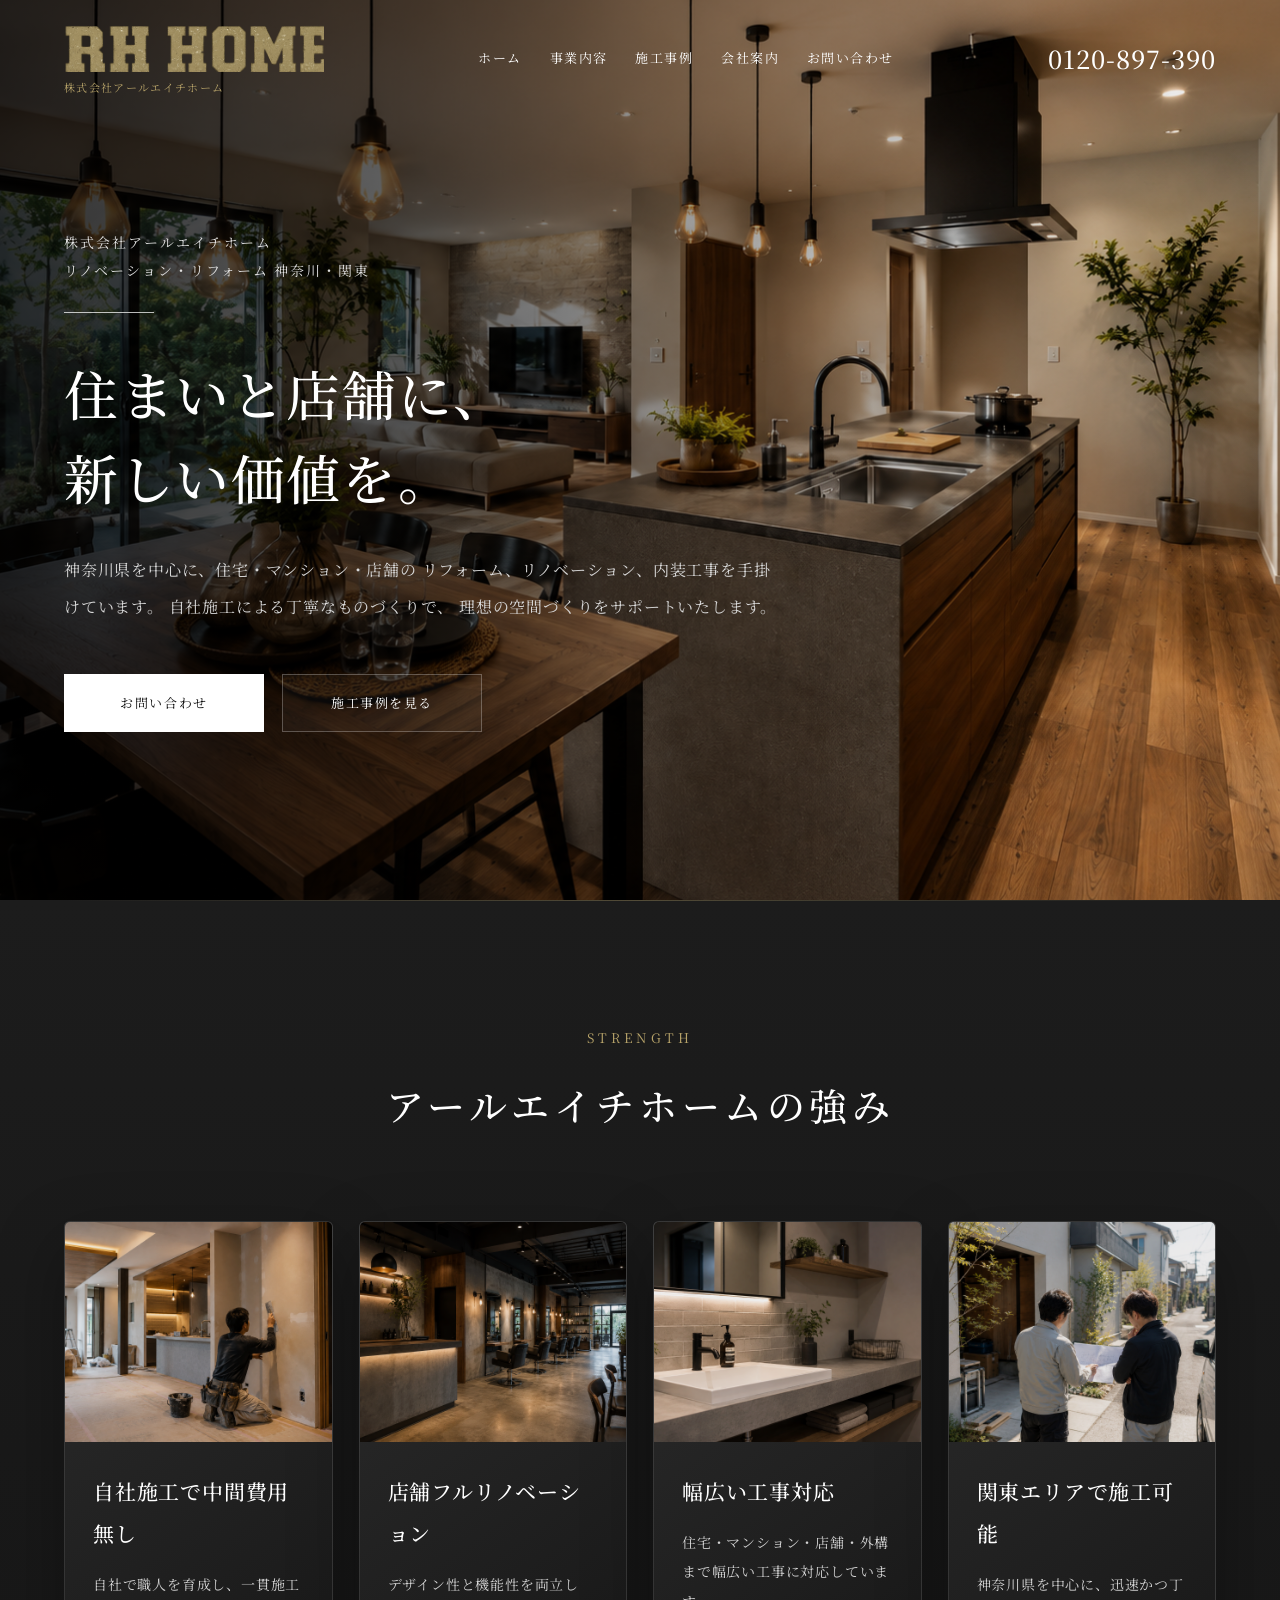
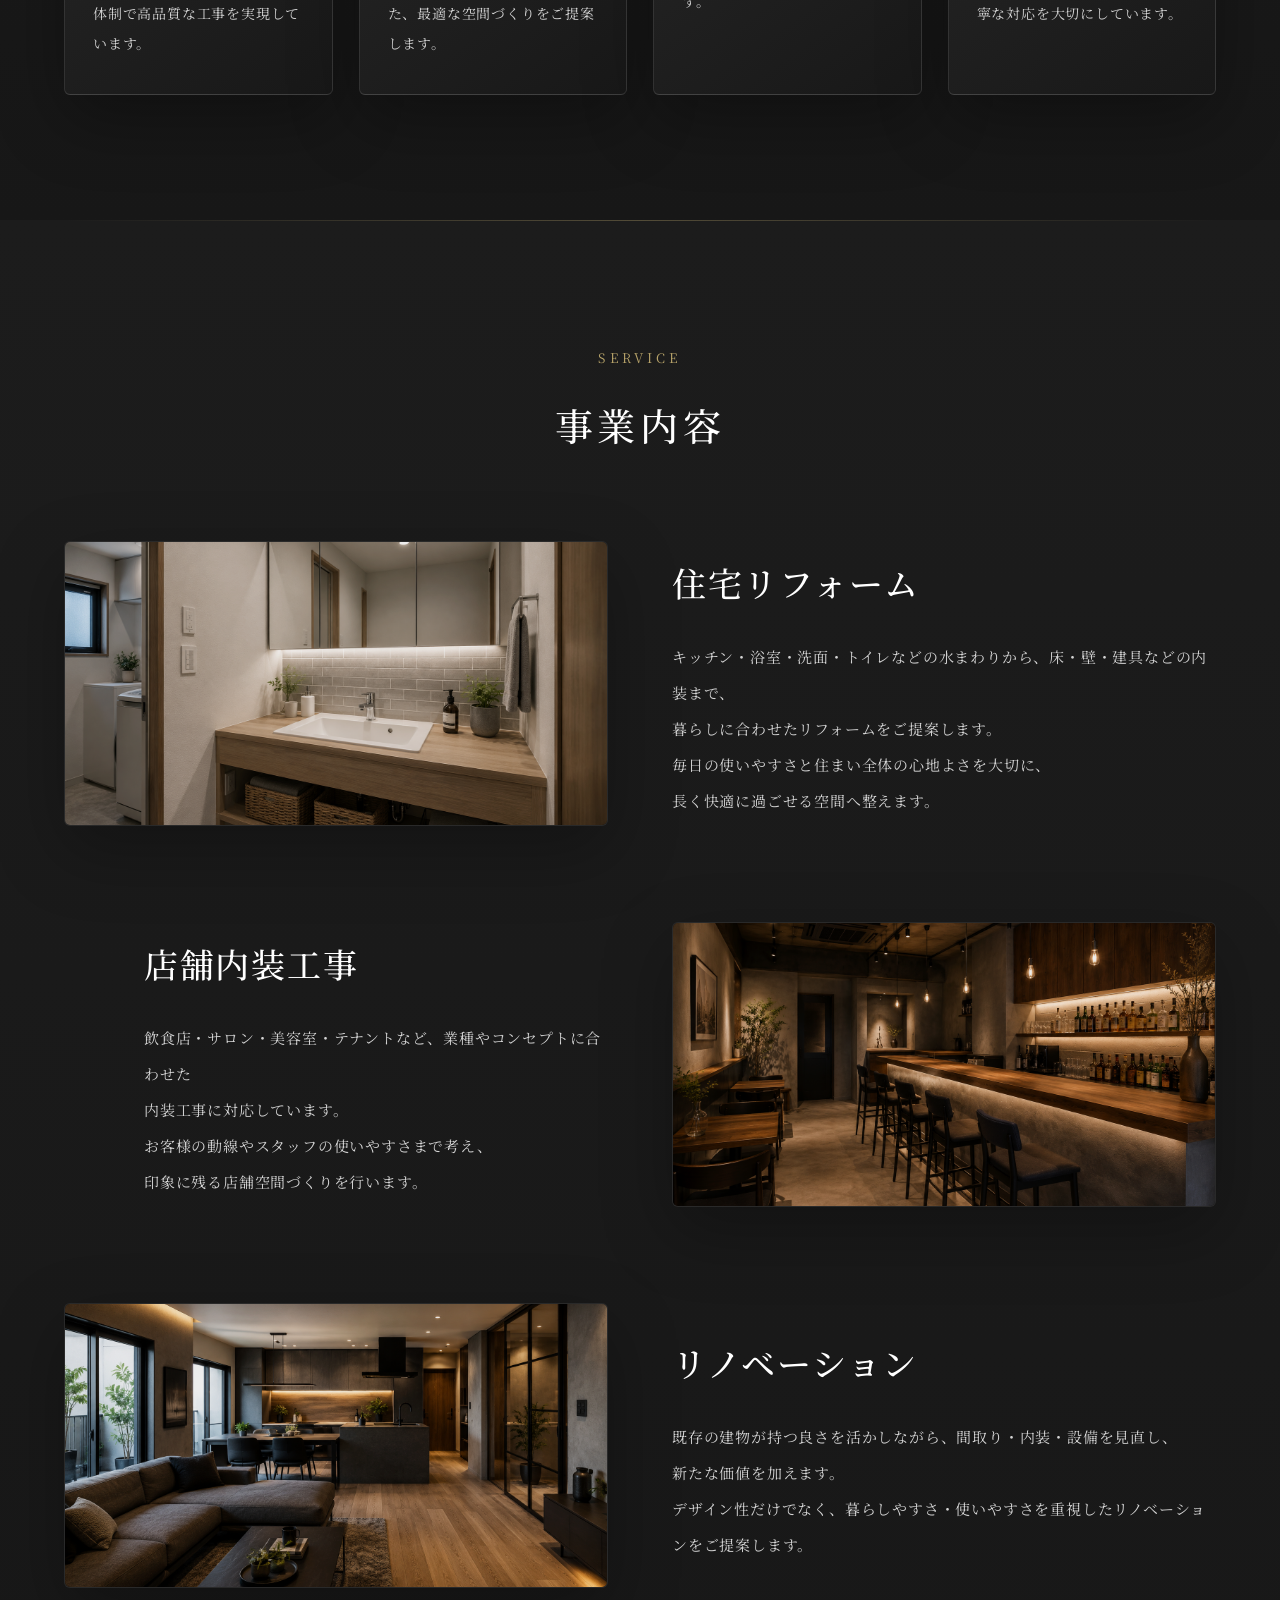
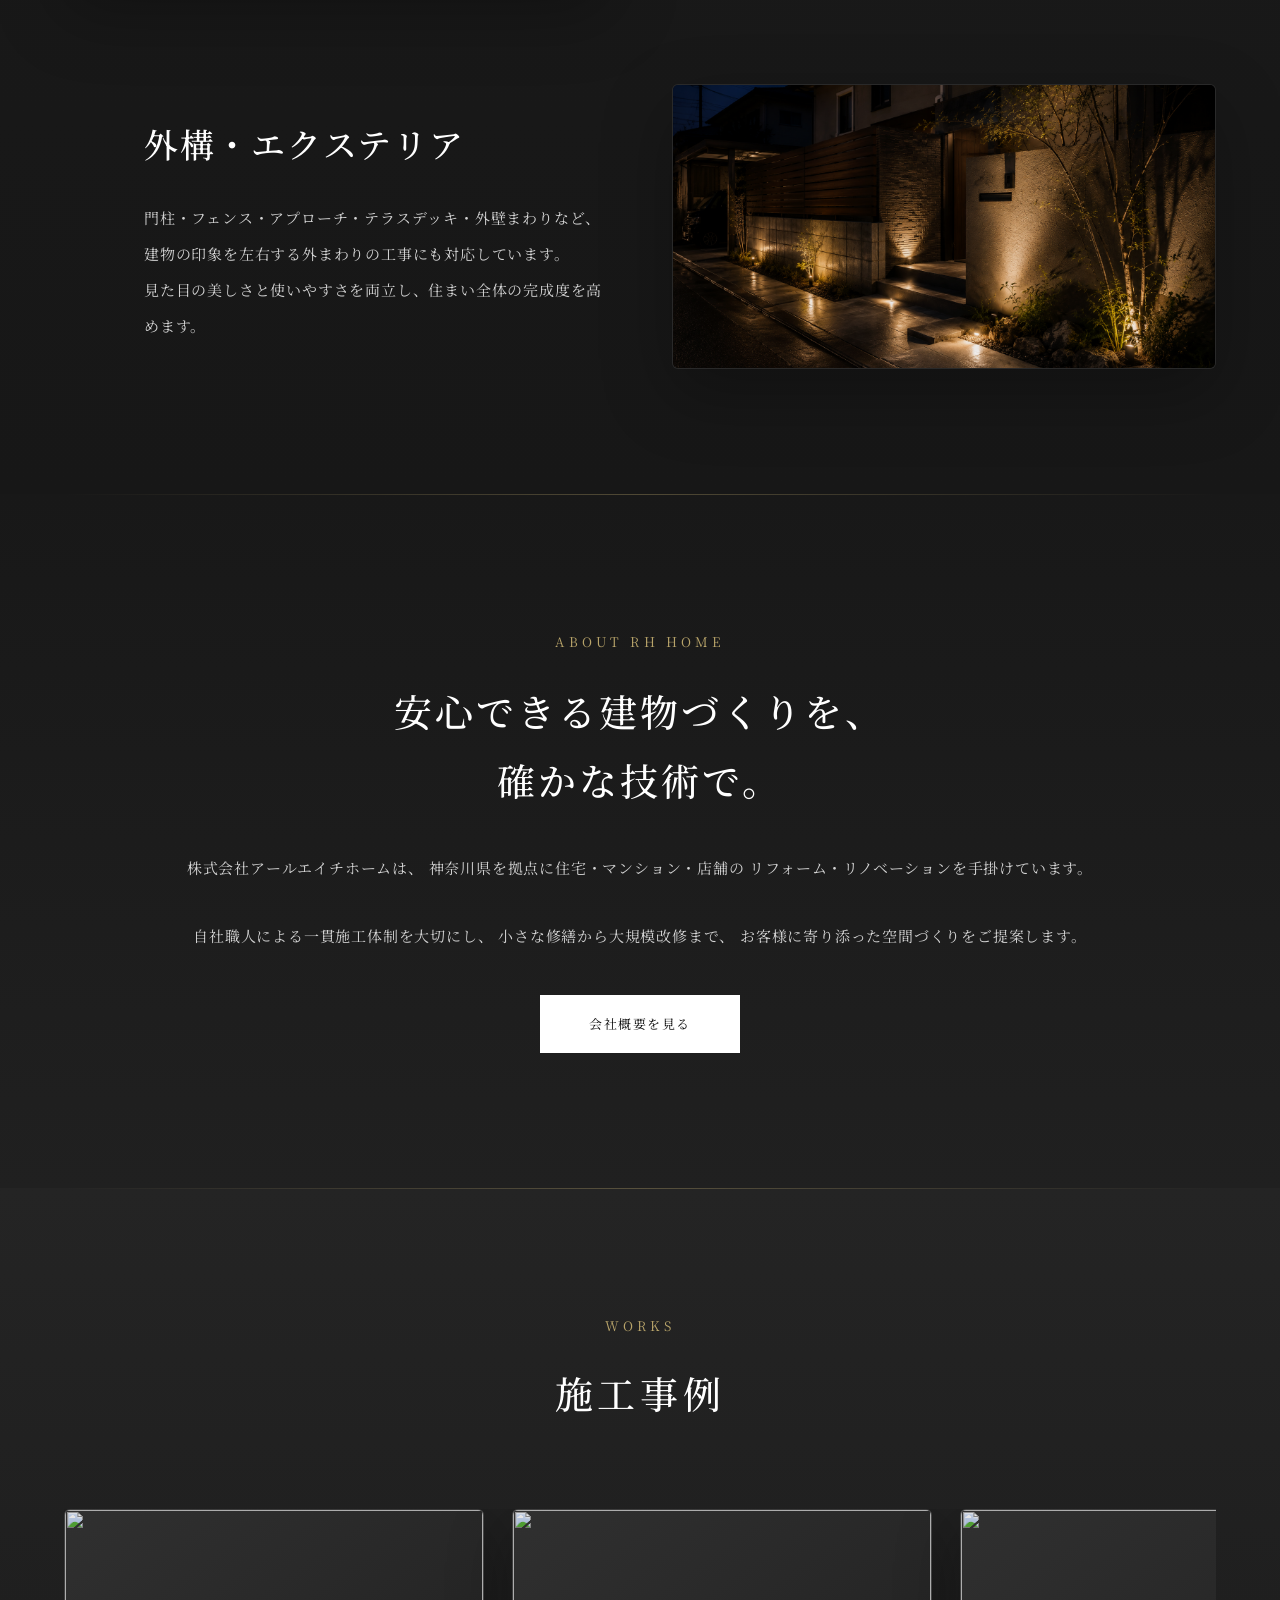
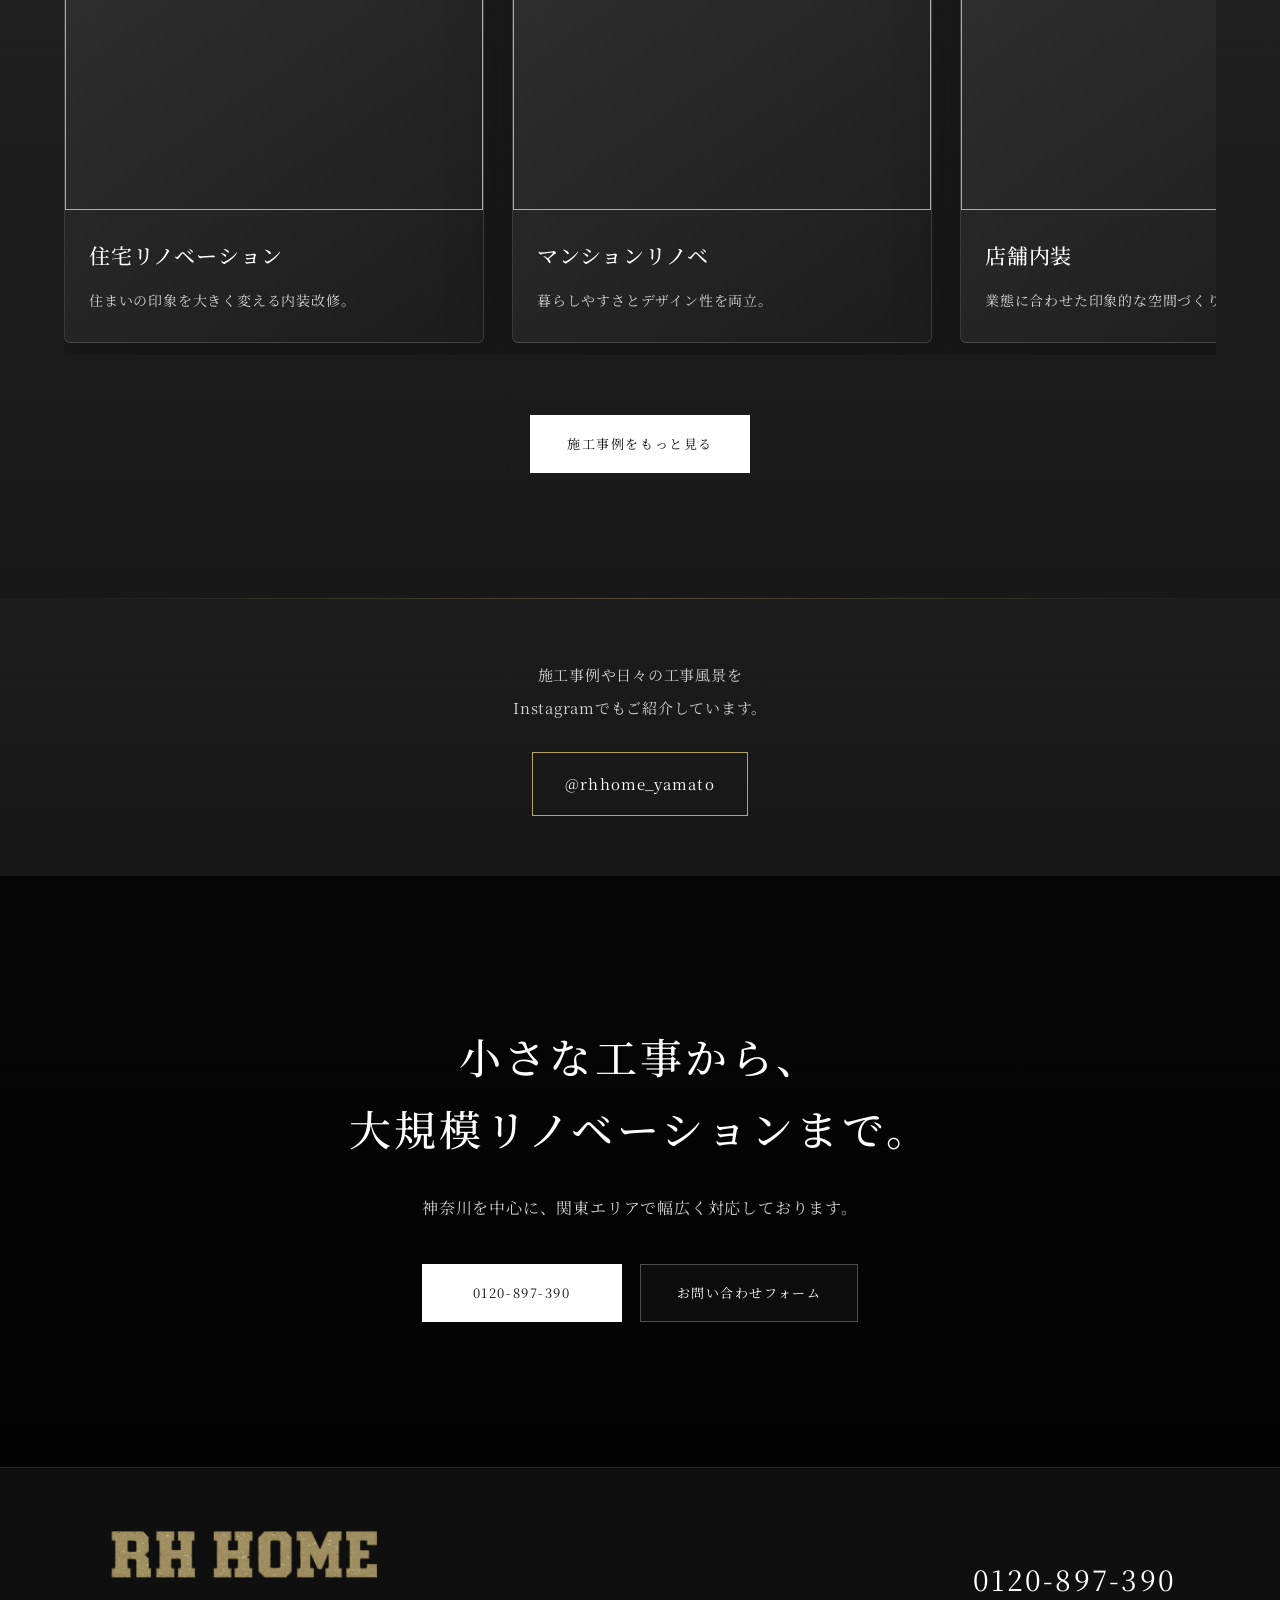
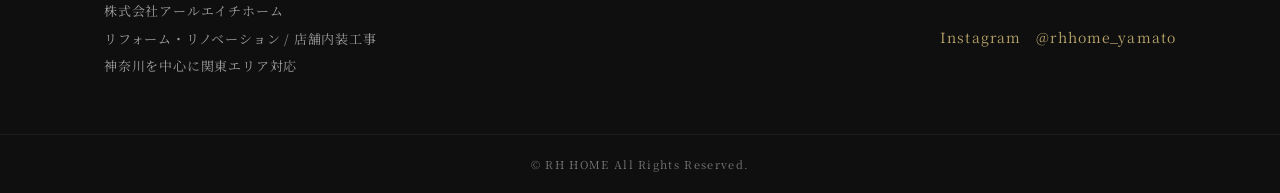
==== index.html @ e8bf5282 "Refresh logo stylesheet cache" ====
<!DOCTYPE html>
<html lang="ja">
<head>
<meta charset="UTF-8">
<meta name="viewport" content="width=device-width, initial-scale=1.0">

<title>株式会社アールエイチホーム｜神奈川・関東のリフォーム・リノベーション</title>

<link href="https://fonts.googleapis.com/css2?family=Bebas+Neue&family=Noto+Serif+JP:wght@300;400;500;600;700&display=swap" rel="stylesheet">
<link rel="stylesheet" href="style.css?v=logo-fix2">
</head>

<body>

<header class="header" id="siteHeader">
<a href="index.html" class="logo">
<span class="logo-image-crop"><img src="rh-logo.png" alt="RH HOME" class="logo-mark"></span>
<span>株式会社アールエイチホーム</span>
</a>

<nav class="nav">
<a href="index.html">ホーム</a>
<a href="service.html">事業内容</a>
<a href="works.html">施工事例</a>
<a href="company.html">会社案内</a>
<a href="contact.html">お問い合わせ</a>
</nav>

<div class="tel">0120-897-390</div>
</header>

<section class="hero">
<div class="hero-inner">

<div class="hero-sub">
株式会社アールエイチホーム<br>
リノベーション・リフォーム 神奈川・関東
</div>

<div class="hero-line"></div>

<h1>
住まいと店舗に、<br>
新しい価値を。
</h1>

<p>
神奈川県を中心に、住宅・マンション・店舗の
リフォーム、リノベーション、内装工事を手掛けています。
自社施工による丁寧なものづくりで、
理想の空間づくりをサポートいたします。
</p>

<div class="buttons">
<a href="contact.html" class="btn primary">お問い合わせ</a>
<a href="works.html" class="btn">施工事例を見る</a>
</div>

</div>
</section>

<section class="section">
<div class="section-title">
<small>STRENGTH</small>
<h2>アールエイチホームの強み</h2>
</div>

<div class="grid-4">

<div class="card">
<img src="strength01.jpg" alt="">
<h3>自社施工で中間費用無し</h3>
<p>自社で職人を育成し、一貫施工体制で高品質な工事を実現しています。</p>
</div>

<div class="card">
<img src="strength02.jpg" alt="">
<h3>店舗フルリノベーション</h3>
<p>デザイン性と機能性を両立した、最適な空間づくりをご提案します。</p>
</div>

<div class="card">
<img src="strength03.jpg" alt="">
<h3>幅広い工事対応</h3>
<p>住宅・マンション・店舗・外構まで幅広い工事に対応しています。</p>
</div>

<div class="card">
<img src="strength04.jpg" alt="">
<h3>関東エリアで施工可能</h3>
<p>神奈川県を中心に、迅速かつ丁寧な対応を大切にしています。</p>
</div>

</div>
</section>

<section class="section">

<div class="section-title">
<small>SERVICE</small>
<h2>事業内容</h2>
</div>

<div class="service-list">

<div class="service-row">

<div class="service-image">
<img src="reform.jpg" alt="">
</div>

<div class="service-text">
<h3>住宅リフォーム</h3>
<p>
キッチン・浴室・洗面・トイレなどの水まわりから、床・壁・建具などの内装まで、<br>
暮らしに合わせたリフォームをご提案します。<br>
毎日の使いやすさと住まい全体の心地よさを大切に、<br>
長く快適に過ごせる空間へ整えます。
</p>
</div>

</div>

<div class="service-row reverse">

<div class="service-image">
<img src="store.jpg" alt="">
</div>

<div class="service-text">
<h3>店舗内装工事</h3>
<p>
飲食店・サロン・美容室・テナントなど、業種やコンセプトに合わせた<br>
内装工事に対応しています。<br>
お客様の動線やスタッフの使いやすさまで考え、<br>
印象に残る店舗空間づくりを行います。
</p>
</div>

</div>

<div class="service-row">

<div class="service-image">
<img src="renovation.jpg" alt="">
</div>

<div class="service-text">
<h3>リノベーション</h3>
<p>
既存の建物が持つ良さを活かしながら、間取り・内装・設備を見直し、<br>
新たな価値を加えます。<br>
デザイン性だけでなく、暮らしやすさ・使いやすさを重視したリノベーションをご提案します。
</p>
</div>

</div>

<div class="service-row reverse">

<div class="service-image">
<img src="exterior.jpg" alt="">
</div>

<div class="service-text">
<h3>外構・エクステリア</h3>
<p>
門柱・フェンス・アプローチ・テラスデッキ・外壁まわりなど、<br>
建物の印象を左右する外まわりの工事にも対応しています。<br>
見た目の美しさと使いやすさを両立し、住まい全体の完成度を高めます。
</p>
</div>

</div>

</div>

</section>

<section class="concept-section">
<div class="concept-inner">

<small>ABOUT RH HOME</small>

<h2>
安心できる建物づくりを、<br>
確かな技術で。
</h2>

<p>
株式会社アールエイチホームは、
神奈川県を拠点に住宅・マンション・店舗の
リフォーム・リノベーションを手掛けています。
</p>

<p>
自社職人による一貫施工体制を大切にし、
小さな修繕から大規模改修まで、
お客様に寄り添った空間づくりをご提案します。
</p>

<div class="buttons" style="justify-content:center;margin-top:40px;">
<a href="company.html" class="btn primary">会社概要を見る</a>
</div>

</div>
</section>

<section class="section works-section">
<div class="section-title">
<small>WORKS</small>
<h2>施工事例</h2>
</div>

<div class="works-slider">
<div class="works-track">

<a href="works01.html" class="works-slide">
<img src="works01.jpg" alt="">
<h3>住宅リノベーション</h3>
<p>住まいの印象を大きく変える内装改修。</p>
</a>

<a href="works02.html" class="works-slide">
<img src="works02.jpg" alt="">
<h3>マンションリノベ</h3>
<p>暮らしやすさとデザイン性を両立。</p>
</a>

<a href="works03.html" class="works-slide">
<img src="works03.jpg" alt="">
<h3>店舗内装</h3>
<p>業態に合わせた印象的な空間づくり。</p>
</a>

<a href="works04.html" class="works-slide">
<img src="works04.jpg" alt="">
<h3>水まわり工事</h3>
<p>清潔感と使いやすさを高める改修。</p>
</a>

<a href="works05.html" class="works-slide">
<img src="works05.jpg" alt="">
<h3>外装工事</h3>
<p>建物の印象を整える外まわり工事。</p>
</a>

<a href="works06.html" class="works-slide">
<img src="works06.jpg" alt="">
<h3>エクステリア</h3>
<p>玄関まわりや外構を美しく整備。</p>
</a>

<a href="works07.html" class="works-slide">
<img src="works07.jpg" alt="">
<h3>内装工事</h3>
<p>壁・床・天井まで丁寧に仕上げます。</p>
</a>

<a href="works08.html" class="works-slide">
<img src="works08.jpg" alt="">
<h3>テナント工事</h3>
<p>店舗・サロン・スクールなどにも対応。</p>
</a>

</div>
</div>

<div style="text-align:center;margin-top:60px;">
<a href="works.html" class="btn primary">施工事例をもっと見る</a>
</div>
</section>

<section class="section" style="padding-top:60px;padding-bottom:60px;">
<div style="text-align:center;">

<p class="instagram-text">
施工事例や日々の工事風景を<br>
Instagramでもご紹介しています。
</p>

<a
href="https://www.instagram.com/rhhome_yamato/"
target="_blank"
class="instagram-button"
>
<span>@rhhome_yamato</span>
</a>

</div>
</section>

<section class="cta">
<h2>
小さな工事から、<br>
大規模リノベーションまで。
</h2>

<p>神奈川を中心に、関東エリアで幅広く対応しております。</p>

<div class="buttons" style="justify-content:center;">
<a href="tel:0120897390" class="btn primary">0120-897-390</a>
<a href="contact.html" class="btn">お問い合わせフォーム</a>
</div>
</section>

<footer class="footer">

<div class="footer-inner">

<div class="footer-brand">
<div class="footer-logo"><img src="rh-logo.png" alt="RH HOME" class="logo-mark"></div>
<p>
株式会社アールエイチホーム<br>
リフォーム・リノベーション / 店舗内装工事<br>
神奈川を中心に関東エリア対応
</p>
</div>

<div class="footer-contact">
<a href="tel:0120897390" class="footer-tel">0120-897-390</a>
<a href="https://www.instagram.com/rhhome_yamato/" target="_blank" class="footer-instagram">
Instagram　@rhhome_yamato
</a>
</div>

</div>

<div class="footer-bottom">
© RH HOME All Rights Reserved.
</div>

</footer>

<script>
let lastScrollY = window.scrollY;
const header = document.getElementById("siteHeader");

window.addEventListener("scroll",function(){
const currentScrollY = window.scrollY;

if(currentScrollY > lastScrollY && currentScrollY > 120){
header.classList.add("hide");
}else{
header.classList.remove("hide");
}

lastScrollY = currentScrollY;
});
</script>

</body>
</html>
---- style.css ----
*{
margin:0;
padding:0;
box-sizing:border-box;
}

html{
scroll-behavior:smooth;
overflow-x:hidden;
width:100%;
}

body{
font-family:"Noto Serif JP",serif;
background:#121212;
color:#fff;
line-height:2;
letter-spacing:.05em;
overflow-x:hidden;
width:100%;
max-width:100vw;
}

a{
text-decoration:none;
color:inherit;
}

img{
width:100%;
display:block;
object-fit:cover;
}

/* =========================
HEADER
========================= */

.header{
position:fixed;
top:0;
left:0;
width:100%;
z-index:999;
display:flex;
justify-content:space-between;
align-items:center;
padding:22px 5%;
background:transparent;
color:#fff;
transition:transform .35s ease, background .35s ease;
}

.header.hide{
transform:translateY(-120%);
}

.logo{
font-family:"Bebas Neue",sans-serif;
font-size:58px;
font-weight:400;
letter-spacing:.08em;
line-height:1;
white-space:nowrap;
display:flex;
flex-direction:column;
align-items:flex-start;
width:260px;
max-width:26vw;
overflow:hidden;
flex-shrink:0;
}

.logo-image-crop{
display:block;
width:260px;
height:50px;
max-width:100%;
overflow:hidden;
position:relative;
}

.logo-mark{
width:360px;
max-width:none;
height:auto;
object-fit:contain;
position:absolute;
top:50%;
left:50%;
transform:translate(-50%,-45%);
}

.logo > span:not(.logo-image-crop){
display:block;
font-family:"Noto Serif JP",serif;
font-size:11px;
font-weight:400;
color:#b8a46a;
margin-top:10px;
letter-spacing:.12em;
}

.nav{
display:flex;
gap:28px;
font-size:13px;
letter-spacing:.11em;
}

.nav a{
position:relative;
transition:.3s;
}

.nav a::after{
content:"";
position:absolute;
left:0;
bottom:-8px;
width:0;
height:1px;
background:#b8a46a;
transition:.3s;
}

.nav a:hover{
color:#b8a46a;
}

.nav a:hover::after{
width:100%;
}

.tel{
font-size:25px;
font-weight:500;
letter-spacing:.04em;
white-space:nowrap;
}

/* =========================
HERO
========================= */

.hero{
min-height:100vh;
position:relative;
display:flex;
align-items:center;
padding:140px 5% 80px;
overflow:hidden;
color:#fff;
}

.hero::before{
content:"";
position:absolute;
inset:0;
background:
linear-gradient(
90deg,
rgba(0,0,0,.82) 0%,
rgba(0,0,0,.62) 32%,
rgba(0,0,0,.32) 60%,
rgba(0,0,0,.12) 82%,
rgba(0,0,0,.02) 100%
),
url("main.jpg") center/cover no-repeat;
transform:scale(1.04);
animation:zoom 13s ease-in-out infinite alternate;
}

@keyframes zoom{
from{transform:scale(1.04);}
to{transform:scale(1.1);}
}

.hero-inner{
position:relative;
z-index:2;
max-width:720px;
}

.hero-sub{
font-size:14px;
color:#e0e0e0;
letter-spacing:.14em;
margin-bottom:28px;
}

.hero-line{
width:90px;
height:1px;
background:rgba(255,255,255,.72);
margin-bottom:38px;
}

.hero h1{
font-size:clamp(34px,4.2vw,60px);
font-weight:500;
line-height:1.55;
letter-spacing:.03em;
margin-bottom:34px;
}

.hero p{
font-size:16px;
color:#d8d8d8;
line-height:2.3;
margin-bottom:48px;
}

/* =========================
BUTTON
========================= */

.buttons{
display:flex;
gap:18px;
flex-wrap:wrap;
}

.btn{
display:inline-flex;
align-items:center;
justify-content:center;
padding:15px 36px;
border:1px solid rgba(255,255,255,.26);
background:rgba(255,255,255,.035);
font-size:13px;
letter-spacing:.12em;
transition:.35s;
min-width:200px;
color:#fff;
cursor:pointer;
}

.btn.primary{
background:#fff;
color:#111;
border-color:#fff;
}

.btn:hover{
background:#b8a46a;
color:#111;
border-color:#b8a46a;
transform:translateY(-2px);
}

/* =========================
SECTION
========================= */

.section{
position:relative;
padding:125px 5%;
background:linear-gradient(180deg,#1c1c1c,#171717);
color:#fff;
}

.section::before{
content:"";
position:absolute;
top:0;
left:5%;
right:5%;
height:1px;
background:linear-gradient(90deg,transparent,rgba(184,164,106,.35),transparent);
}

.section-title{
text-align:center;
margin-bottom:78px;
}

.section-title small{
display:block;
font-size:13px;
letter-spacing:.32em;
color:#b8a46a;
margin-bottom:16px;
}

.section-title h2{
font-size:38px;
font-weight:500;
letter-spacing:.12em;
}

/* =========================
CARD
========================= */

.grid-4{
display:grid;
grid-template-columns:repeat(4,1fr);
gap:26px;
}

.card{
background:linear-gradient(145deg,#2c2c2c,#181818);
border:1px solid rgba(255,255,255,.11);
padding:0 0 36px;
transition:.4s;
overflow:hidden;
box-shadow:0 24px 70px rgba(0,0,0,.32);
border-radius:6px;
}

.card:hover{
transform:translateY(-8px);
border-color:rgba(184,164,106,.75);
}

.card img{
height:220px;
margin-bottom:28px;
filter:brightness(.94);
transition:1s;
}

.card:hover img{
filter:brightness(1);
transform:scale(1.04);
}

.card h3{
font-size:21px;
font-weight:500;
margin:0 28px 16px;
}

.card p{
font-size:14px;
color:#d4d4d4;
line-height:2.1;
margin:0 28px;
}

/* =========================
SERVICE
========================= */

.service-list{
display:flex;
flex-direction:column;
gap:96px;
}

.service-row{
display:grid;
grid-template-columns:1fr 1fr;
gap:64px;
align-items:center;
}

.service-row.reverse .service-image{
order:2;
}

.service-row.reverse .service-text{
order:1;
padding-left:80px;
}

.service-image{
overflow:hidden;
height:285px;
background:#111;
border:1px solid rgba(255,255,255,.1);
border-radius:6px;
box-shadow:0 24px 70px rgba(0,0,0,.28);
}

.service-image img{
width:100%;
height:100%;
transition:1s;
filter:brightness(.94);
}

.service-row:hover .service-image img{
transform:scale(1.05);
filter:brightness(1);
}

.service-text h3{
font-size:34px;
font-weight:500;
margin-bottom:22px;
letter-spacing:.05em;
}

.service-text p{
font-size:15px;
line-height:2.4;
color:#d4d4d4;
}

/* =========================
PAGE HERO
========================= */

.page-hero{
min-height:420px;
position:relative;
display:flex;
flex-direction:column;
align-items:center;
justify-content:center;
text-align:center;
padding:140px 5% 80px;
overflow:hidden;
color:#fff;
}

.page-hero::before{
content:"";
position:absolute;
inset:0;
background:
linear-gradient(rgba(0,0,0,.62),rgba(0,0,0,.76)),
url("main.jpg") center/cover no-repeat;
transform:scale(1.04);
}

.company-hero::before{
background:
linear-gradient(rgba(0,0,0,.58),rgba(0,0,0,.78)),
url("exterior.jpg") center/cover no-repeat;
}

.page-hero small,
.page-hero h1{
position:relative;
z-index:1;
}

.page-hero small{
display:block;
font-size:14px;
letter-spacing:.32em;
color:#b8a46a;
margin-bottom:18px;
}

.page-hero h1{
font-size:clamp(38px,5vw,64px);
font-weight:500;
letter-spacing:.14em;
}

/* =========================
COMPANY
========================= */

.company-section{
background:#f5f2eb;
color:#111;
padding:110px 5% 120px;
}

.company-section::before{
display:none;
}

.company-intro{
max-width:980px;
margin:0 auto 70px;
text-align:center;
}

.company-intro small{
display:block;
font-size:13px;
letter-spacing:.3em;
color:#b8a46a;
margin-bottom:20px;
}

.company-intro h2{
font-size:38px;
font-weight:500;
line-height:1.8;
letter-spacing:.08em;
margin-bottom:32px;
}

.company-intro p{
font-size:15px;
line-height:2.45;
color:#444;
margin-bottom:20px;
}

.company-table{
max-width:980px;
margin:0 auto;
background:#fff;
border:1px solid #e2dacd;
box-shadow:0 18px 48px rgba(0,0,0,.08);
}

.company-row{
display:grid;
grid-template-columns:220px 1fr;
border-bottom:1px solid #e8e0d3;
}

.company-row:last-child{
border-bottom:none;
}

.company-head{
display:flex;
align-items:center;
padding:24px 28px;
background:#201f1d;
color:#b8a46a;
font-size:14px;
font-weight:600;
letter-spacing:.12em;
}

.company-data{
padding:24px 34px;
font-size:15px;
line-height:2.1;
color:#222;
background:#fff;
}

/* =========================
CONCEPT
========================= */

.concept-section{
position:relative;
padding:135px 5%;
background:linear-gradient(180deg,#181818,#202020);
text-align:center;
color:#fff;
}

.concept-section::before{
content:"";
position:absolute;
top:0;
left:5%;
right:5%;
height:1px;
background:linear-gradient(90deg,transparent,rgba(184,164,106,.35),transparent);
}

.concept-inner{
max-width:920px;
margin:0 auto;
}

.concept-inner small{
display:block;
font-size:13px;
letter-spacing:.32em;
color:#b8a46a;
margin-bottom:22px;
}

.concept-inner h2{
font-size:38px;
font-weight:500;
letter-spacing:.08em;
line-height:1.8;
margin-bottom:34px;
}

.concept-inner p{
font-size:15px;
color:#d4d4d4;
line-height:2.65;
margin-bottom:28px;
}

/* =========================
WORKS
========================= */

.works-section{
background:linear-gradient(180deg,#242424,#181818);
overflow:hidden;
}

.works-slider{
overflow-x:auto;
padding-bottom:12px;
}

.works-slider::-webkit-scrollbar{
height:6px;
}

.works-slider::-webkit-scrollbar-thumb{
background:rgba(255,255,255,.25);
border-radius:10px;
}

.works-track{
display:flex;
gap:28px;
width:max-content;
animation:worksScroll 45s linear infinite;
}

.works-slider:hover .works-track{
animation-play-state:paused;
}

@keyframes worksScroll{
0%{
transform:translateX(0);
}
100%{
transform:translateX(-45%);
}
}

.works-slide{
width:420px;
background:linear-gradient(145deg,#303030,#1c1c1c);
border:1px solid rgba(255,255,255,.12);
overflow:hidden;
box-shadow:0 22px 65px rgba(0,0,0,.3);
flex-shrink:0;
border-radius:6px;
}

.works-slide img{
height:300px;
transition:1s;
filter:brightness(.9);
}

.works-slide:hover img{
transform:scale(1.06);
filter:brightness(1);
}

.works-slide h3{
font-size:21px;
font-weight:500;
margin:24px 24px 10px;
}

.works-slide p{
font-size:14px;
color:#d4d4d4;
line-height:2;
margin:0 24px 28px;
}

/* =========================
INSTAGRAM
========================= */

.instagram-text{
font-size:15px;
color:#d4d4d4;
line-height:2.2;
margin-bottom:28px;
letter-spacing:.05em;
}

.instagram-button{
display:inline-flex;
align-items:center;
gap:12px;
padding:16px 32px;
border:1px solid #b8a46a;
color:#fff;
text-decoration:none;
font-size:15px;
letter-spacing:.08em;
transition:.3s;
}

.instagram-button:hover{
background:#b8a46a;
color:#111;
transform:translateY(-2px);
}

/* =========================
CTA
========================= */

.cta{
padding:145px 5%;
text-align:center;
background:
linear-gradient(rgba(0,0,0,.72),rgba(0,0,0,.82)),
url("room.jpg") center/cover no-repeat;
color:#fff;
}

.cta h2{
font-size:42px;
font-weight:500;
line-height:1.7;
letter-spacing:.08em;
margin-bottom:28px;
}

.cta p{
font-size:16px;
color:#d0d0d0;
margin-bottom:40px;
}

.cta .buttons{
justify-content:center;
}

/* =========================
FOOTER
========================= */

.footer{
background:#0f0f0f;
border-top:1px solid rgba(255,255,255,.08);
color:#fff;
}

.footer-inner{
max-width:1200px;
margin:0 auto;
padding:55px 5%;
display:flex;
justify-content:space-between;
align-items:center;
gap:40px;
}

.footer-logo{
font-family:"Bebas Neue",sans-serif;
font-size:56px;
font-weight:400;
letter-spacing:.08em;
margin-bottom:16px;
line-height:1;
width:min(430px,100%);
height:58px;
position:relative;
overflow:hidden;
}

.footer-brand p{
font-size:13px;
line-height:2.1;
color:#9f9f9f;
}

.footer-contact{
display:flex;
flex-direction:column;
align-items:flex-end;
gap:16px;
}

.footer-tel{
font-size:28px;
letter-spacing:.08em;
color:#fff;
text-decoration:none;
transition:.3s;
}

.footer-tel:hover{
opacity:.7;
}

.footer-instagram{
font-size:14px;
letter-spacing:.08em;
color:#b8a46a;
text-decoration:none;
transition:.3s;
}

.footer-instagram:hover{
opacity:.7;
}

.footer-bottom{
border-top:1px solid rgba(255,255,255,.06);
padding:18px 5%;
text-align:center;
font-size:11px;
letter-spacing:.12em;
color:#777;
background:#0f0f0f;
}

/* =========================
MOBILE
========================= */

@media(max-width:1100px){

.nav,
.tel{
display:none;
}

.header{
padding:18px 5%;
}

.logo{
font-size:42px;
width:270px;
max-width:72vw;
}

.logo-image-crop{
width:220px;
height:40px;
}

.logo-mark{
width:300px;
}

.logo > span:not(.logo-image-crop){
font-size:9px;
}

.hero{
padding:120px 5% 70px;
}

hero h1{
font-size:29px;
}

.hero p{
font-size:13px;
}

.section{
padding:90px 5%;
}

.grid-4{
grid-template-columns:1fr;
}

.service-row{
grid-template-columns:1fr;
gap:30px;
}

.service-row.reverse .service-image,
.service-row.reverse .service-text{
order:initial;
padding-left:0;
}

.service-image{
height:220px;
}

.service-text h3{
font-size:24px;
}

.service-text p{
font-size:13px;
line-height:2.1;
}

.page-hero{
min-height:330px;
padding:120px 5% 65px;
}

.page-hero h1{
font-size:38px;
}

.company-section{
padding:80px 5% 90px;
}

.company-intro{
text-align:left;
margin-bottom:46px;
}

.company-intro h2{
font-size:26px;
line-height:1.75;
}

.company-intro p{
font-size:13px;
line-height:2.2;
}

.company-table{
box-shadow:0 12px 30px rgba(0,0,0,.08);
}

.company-row{
grid-template-columns:1fr;
}

.company-head{
padding:16px 20px;
}

.company-data{
padding:18px 20px 22px;
font-size:14px;
line-height:2;
}

.concept-section{
padding:90px 5%;
}

.concept-inner h2{
font-size:26px;
line-height:1.7;
}

.concept-inner p{
font-size:13px;
line-height:2.2;
}

.works-slide{
width:82vw;
}

.works-slide img{
height:220px;
}

.works-slide h3{
font-size:20px;
}

.works-slide p{
font-size:13px;
}

.cta{
padding:100px 5%;
}

.cta h2{
font-size:28px;
}

.footer-inner{
flex-direction:column;
align-items:flex-start;
padding:45px 5%;
gap:30px;
}

.footer-contact{
align-items:flex-start;
}

.footer-logo{
font-size:42px;
width:300px;
max-width:82vw;
height:46px;
}

.footer-tel{
font-size:24px;
}

}
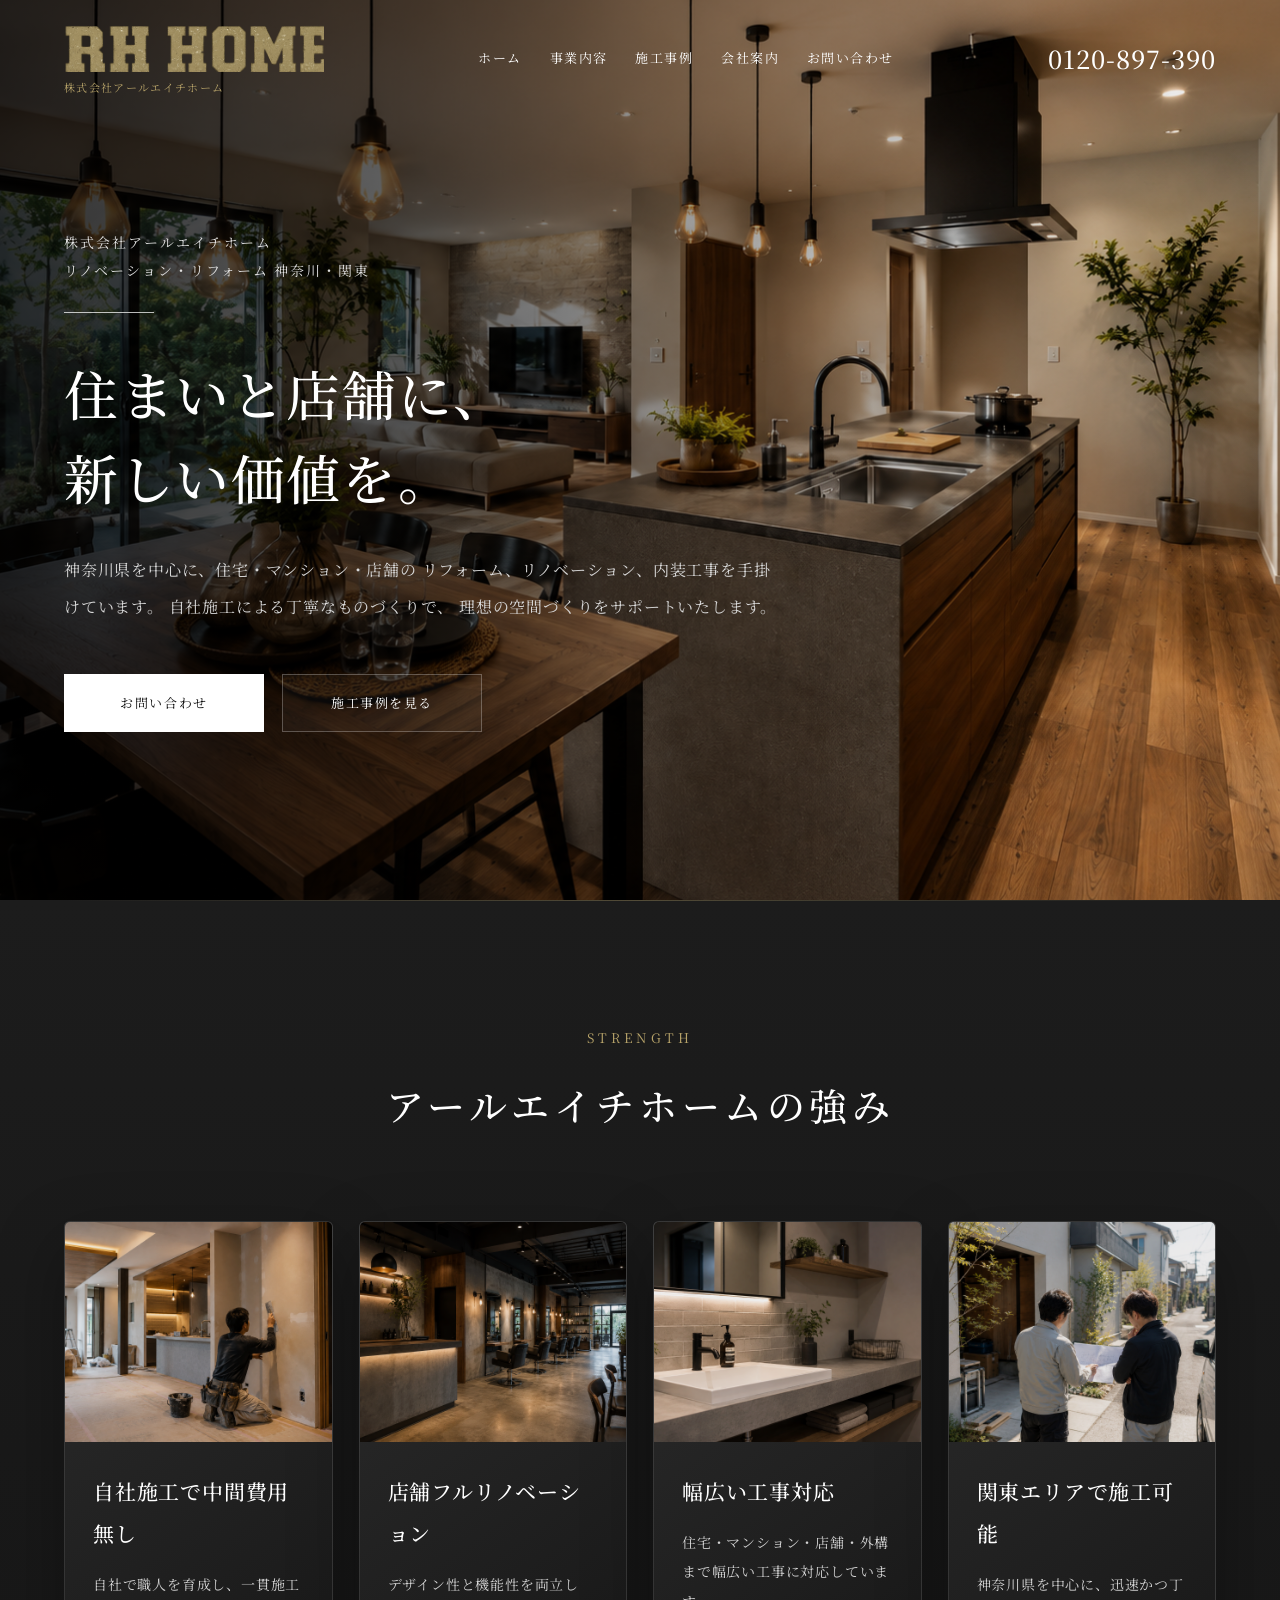
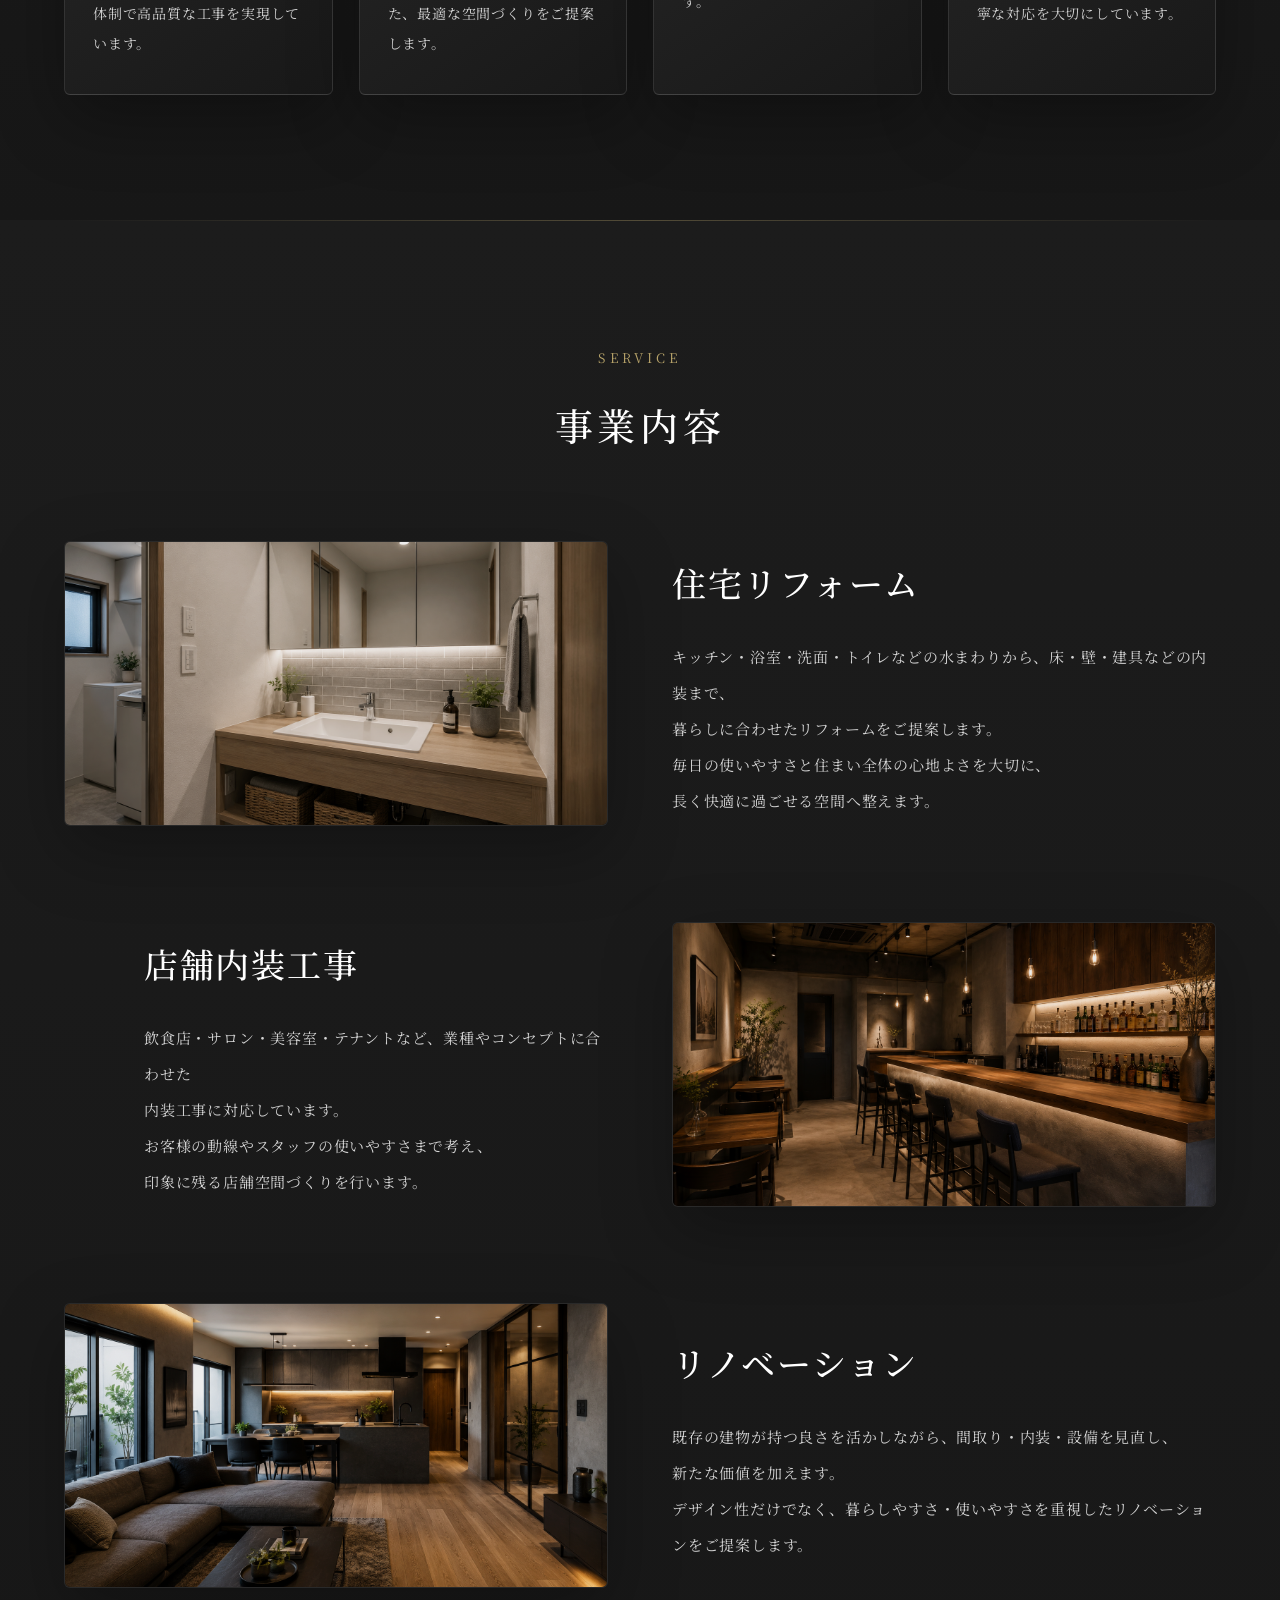
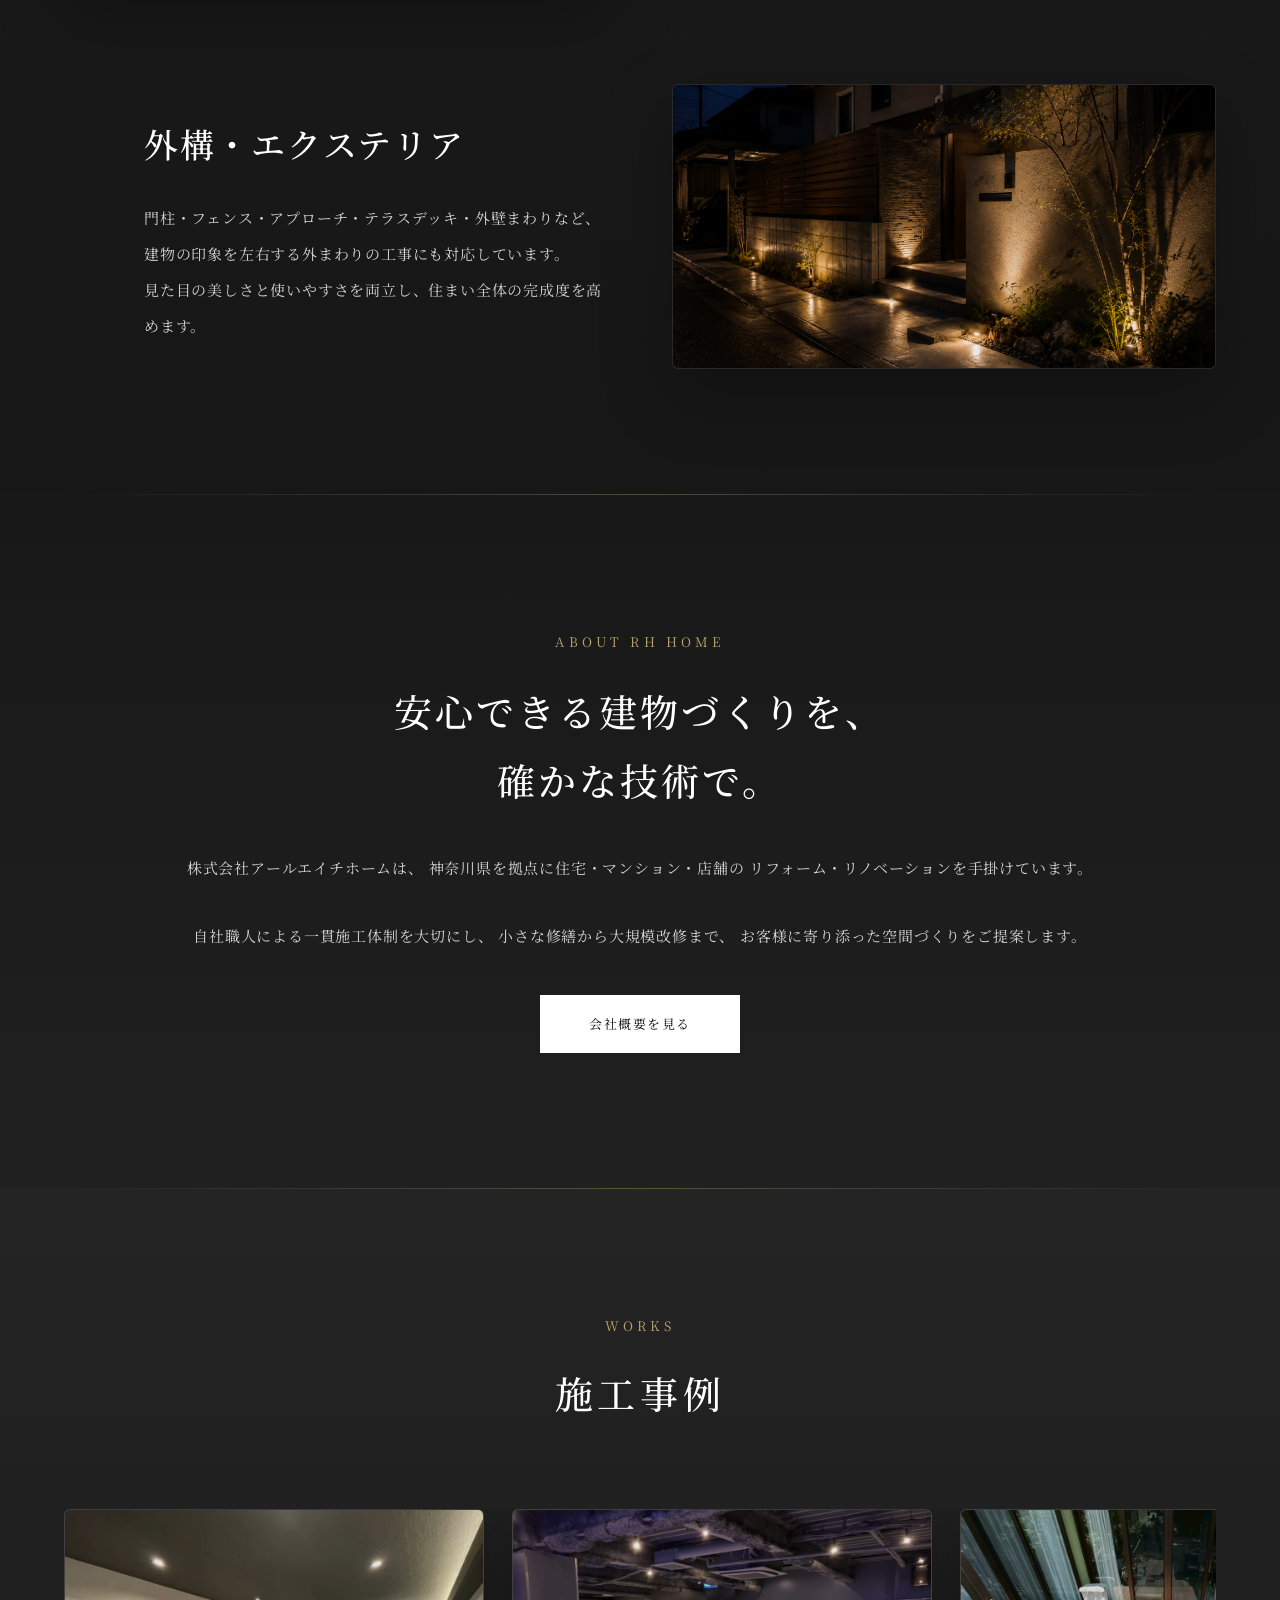
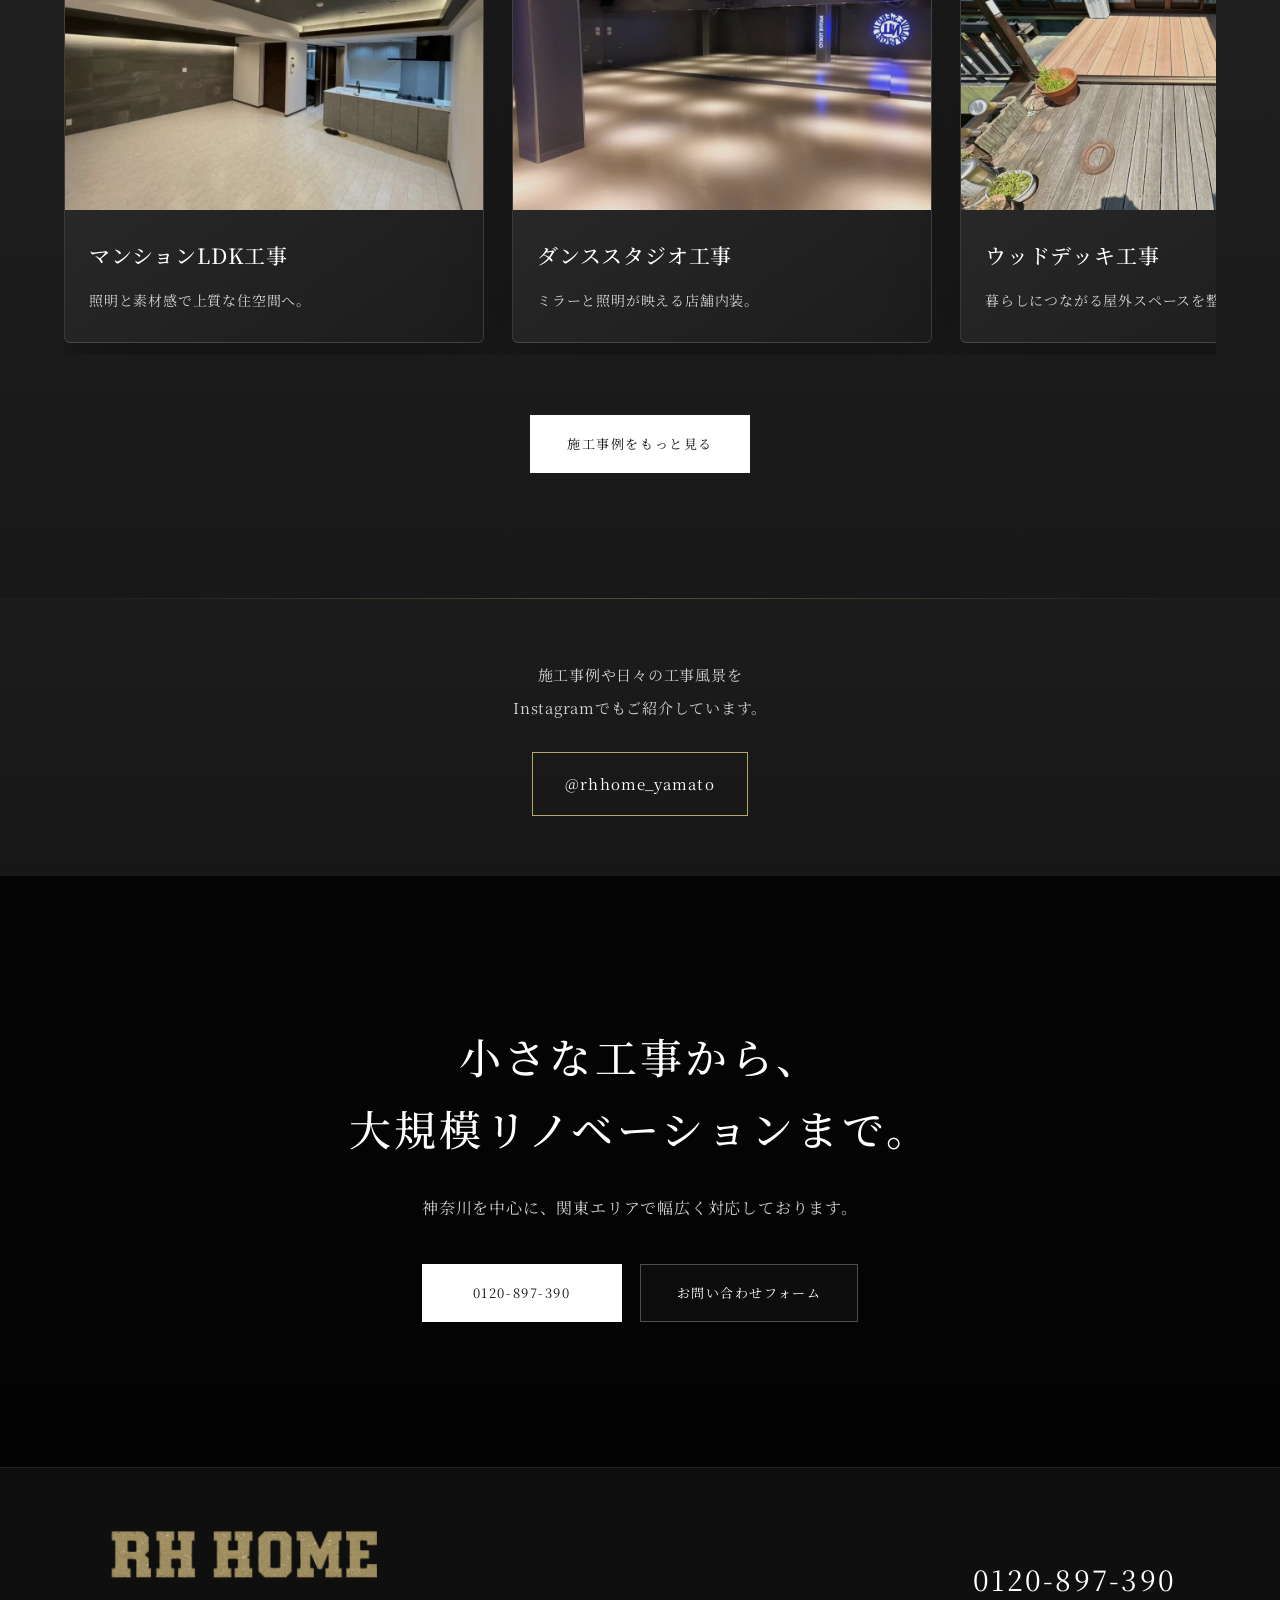
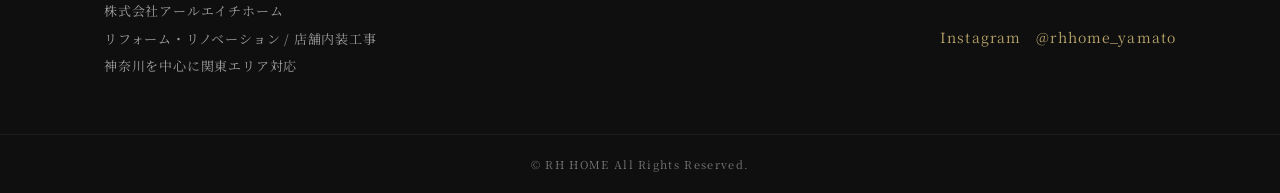
==== commit 8004b414: "Update top works photos" ====
--- a/index.html
+++ b/index.html
@@ -7,7 +7,7 @@
 <title>株式会社アールエイチホーム｜神奈川・関東のリフォーム・リノベーション</title>
 
 <link href="https://fonts.googleapis.com/css2?family=Bebas+Neue&family=Noto+Serif+JP:wght@300;400;500;600;700&display=swap" rel="stylesheet">
-<link rel="stylesheet" href="style.css?v=logo-fix2">
+<link rel="stylesheet" href="style.css?v=works-gallery-1">
 </head>
 
 <body>
@@ -215,52 +215,52 @@
 <div class="works-slider">
 <div class="works-track">
 
-<a href="works01.html" class="works-slide">
-<img src="works01.jpg" alt="">
-<h3>住宅リノベーション</h3>
-<p>住まいの印象を大きく変える内装改修。</p>
-</a>
-
-<a href="works02.html" class="works-slide">
-<img src="works02.jpg" alt="">
-<h3>マンションリノベ</h3>
-<p>暮らしやすさとデザイン性を両立。</p>
-</a>
-
-<a href="works03.html" class="works-slide">
-<img src="works03.jpg" alt="">
-<h3>店舗内装</h3>
-<p>業態に合わせた印象的な空間づくり。</p>
-</a>
-
-<a href="works04.html" class="works-slide">
-<img src="works04.jpg" alt="">
-<h3>水まわり工事</h3>
-<p>清潔感と使いやすさを高める改修。</p>
-</a>
-
-<a href="works05.html" class="works-slide">
-<img src="works05.jpg" alt="">
-<h3>外装工事</h3>
-<p>建物の印象を整える外まわり工事。</p>
-</a>
-
-<a href="works06.html" class="works-slide">
-<img src="works06.jpg" alt="">
-<h3>エクステリア</h3>
-<p>玄関まわりや外構を美しく整備。</p>
-</a>
-
-<a href="works07.html" class="works-slide">
-<img src="works07.jpg" alt="">
-<h3>内装工事</h3>
-<p>壁・床・天井まで丁寧に仕上げます。</p>
-</a>
-
-<a href="works08.html" class="works-slide">
-<img src="works08.jpg" alt="">
-<h3>テナント工事</h3>
-<p>店舗・サロン・スクールなどにも対応。</p>
+<a href="works.html" class="works-slide">
+<img src="mansion-ldk-01-after.jpg" alt="マンションLDK工事">
+<h3>マンションLDK工事</h3>
+<p>照明と素材感で上質な住空間へ。</p>
+</a>
+
+<a href="works.html" class="works-slide">
+<img src="dance-studio-01-after.jpg" alt="ダンススタジオ工事">
+<h3>ダンススタジオ工事</h3>
+<p>ミラーと照明が映える店舗内装。</p>
+</a>
+
+<a href="works.html" class="works-slide">
+<img src="wooddeck-01-after.jpg" alt="ウッドデッキ工事">
+<h3>ウッドデッキ工事</h3>
+<p>暮らしにつながる屋外スペースを整備。</p>
+</a>
+
+<a href="works.html" class="works-slide">
+<img src="bathroom-01-after.jpg" alt="浴室工事">
+<h3>浴室工事</h3>
+<p>清掃性とくつろぎを両立した浴室へ。</p>
+</a>
+
+<a href="works.html" class="works-slide">
+<img src="toilet-01-after.jpg" alt="トイレ工事">
+<h3>トイレ工事</h3>
+<p>限られた空間を清潔で使いやすく。</p>
+</a>
+
+<a href="works.html" class="works-slide">
+<img src="washroom-01-after.jpg" alt="洗面脱衣室工事">
+<h3>洗面脱衣室工事</h3>
+<p>毎日使う水まわりを明るく快適に。</p>
+</a>
+
+<a href="works.html" class="works-slide">
+<img src="hair-salon-01-after.jpg" alt="美容室工事">
+<h3>美容室工事</h3>
+<p>上質感と清潔感を整えたサロン内装。</p>
+</a>
+
+<a href="works.html" class="works-slide">
+<img src="office-01-after.jpg" alt="オフィス工事">
+<h3>オフィス工事</h3>
+<p>働く空間をすっきりと機能的に。</p>
 </a>
 
 </div>
--- a/style.css
+++ b/style.css
@@ -839,7 +839,7 @@
 padding:120px 5% 70px;
 }
 
-hero h1{
+.hero h1{
 font-size:29px;
 }
 
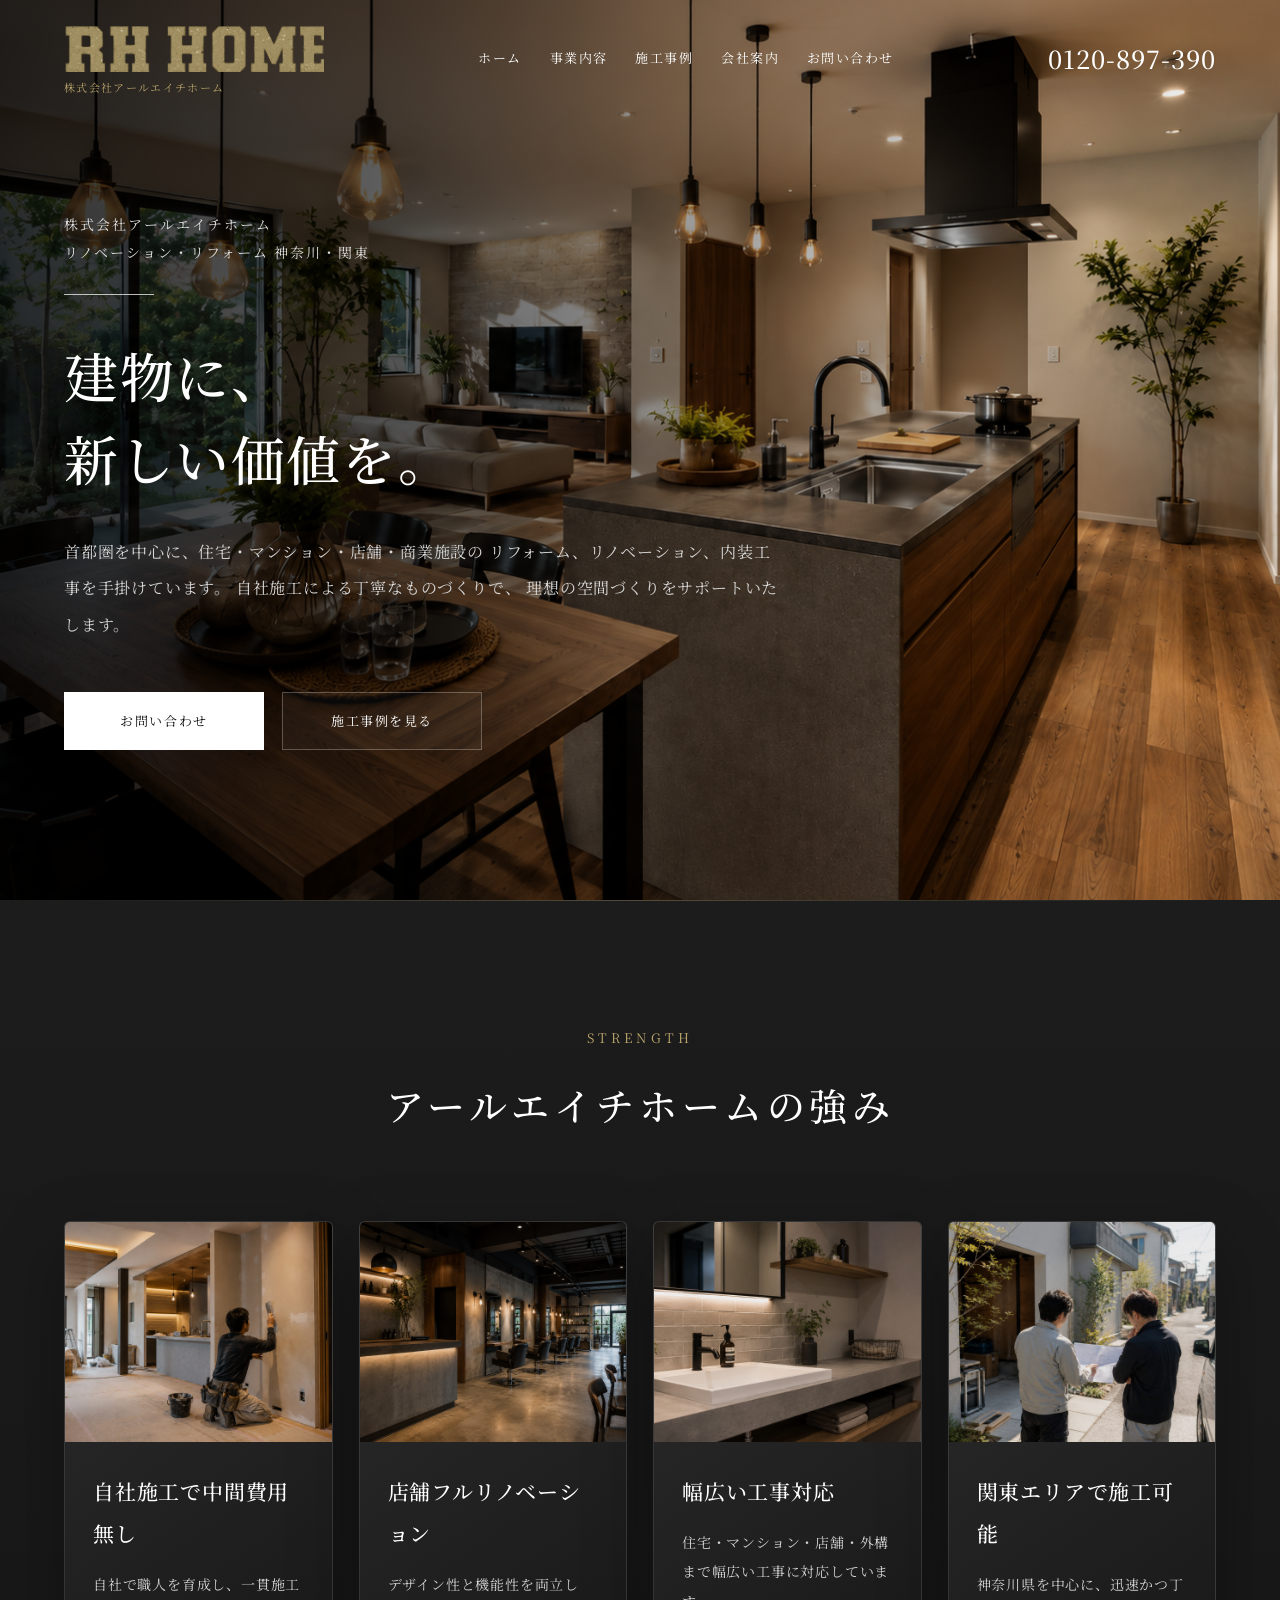
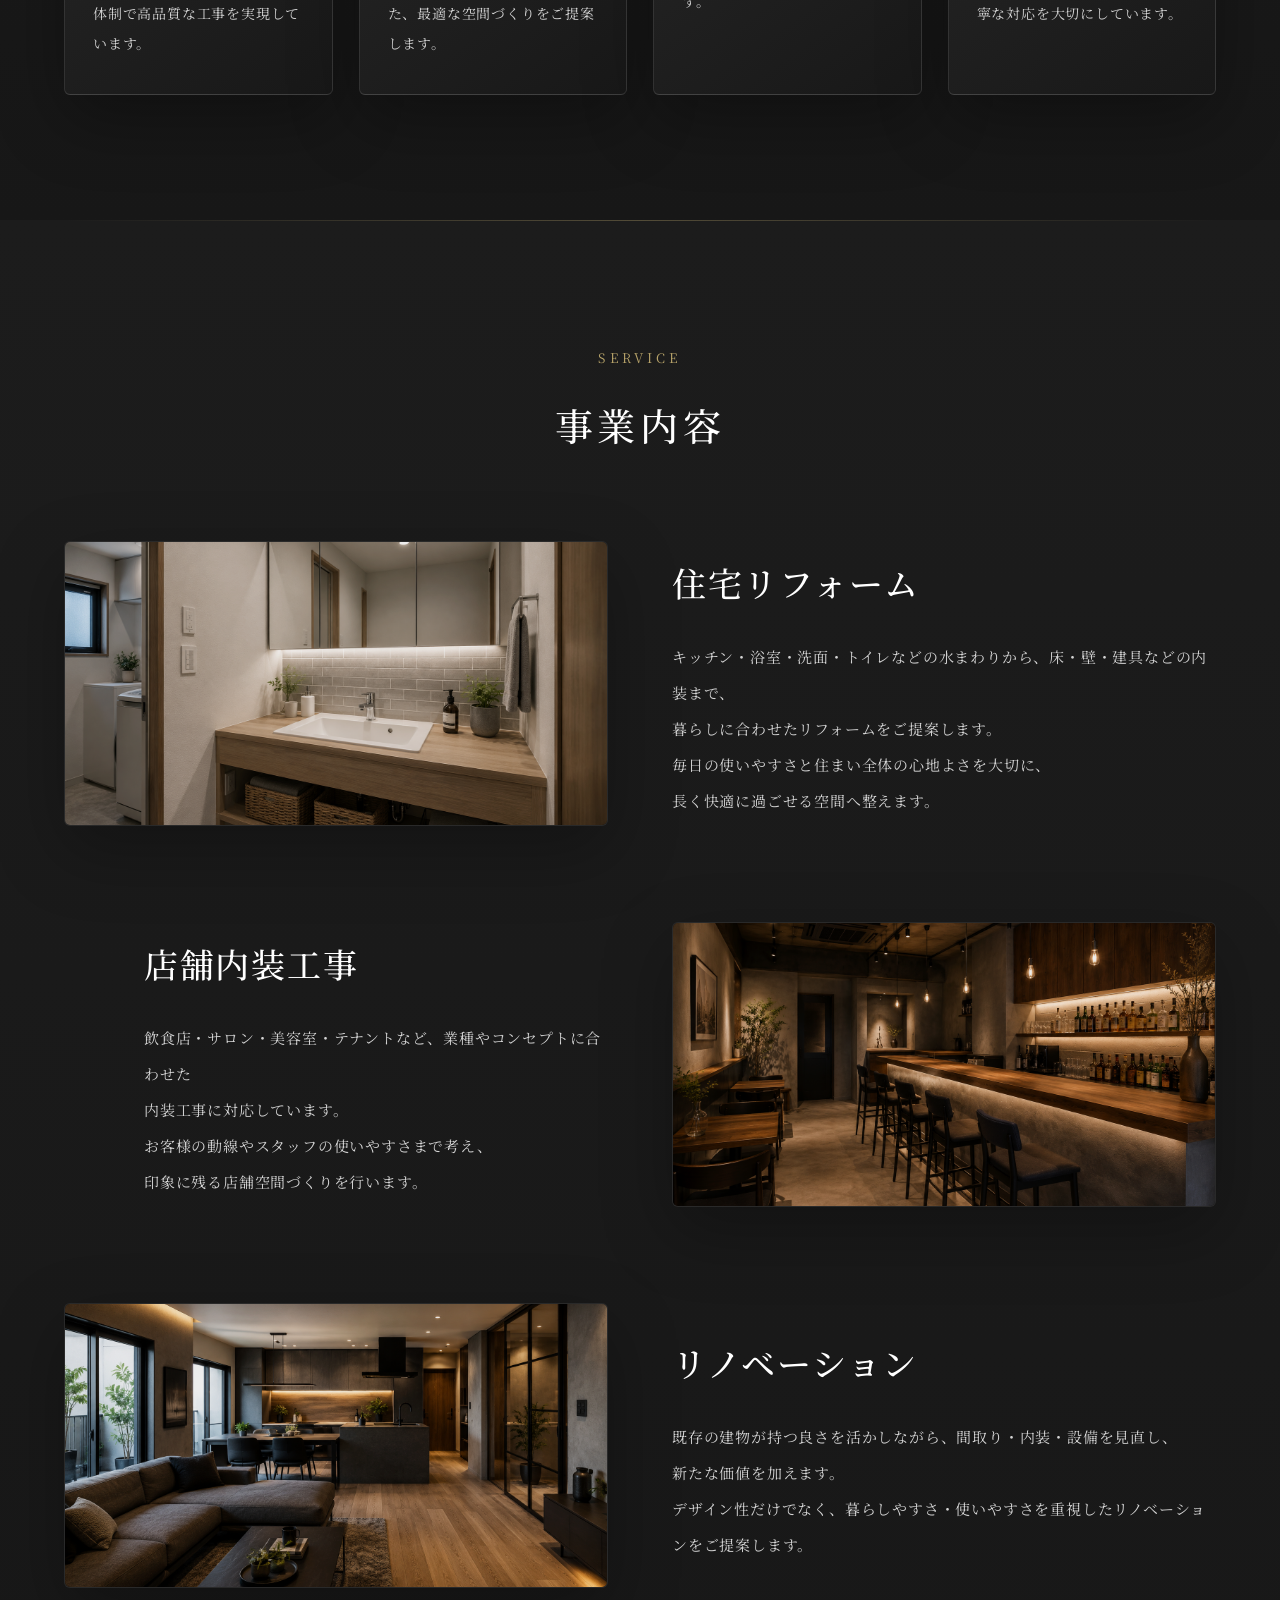
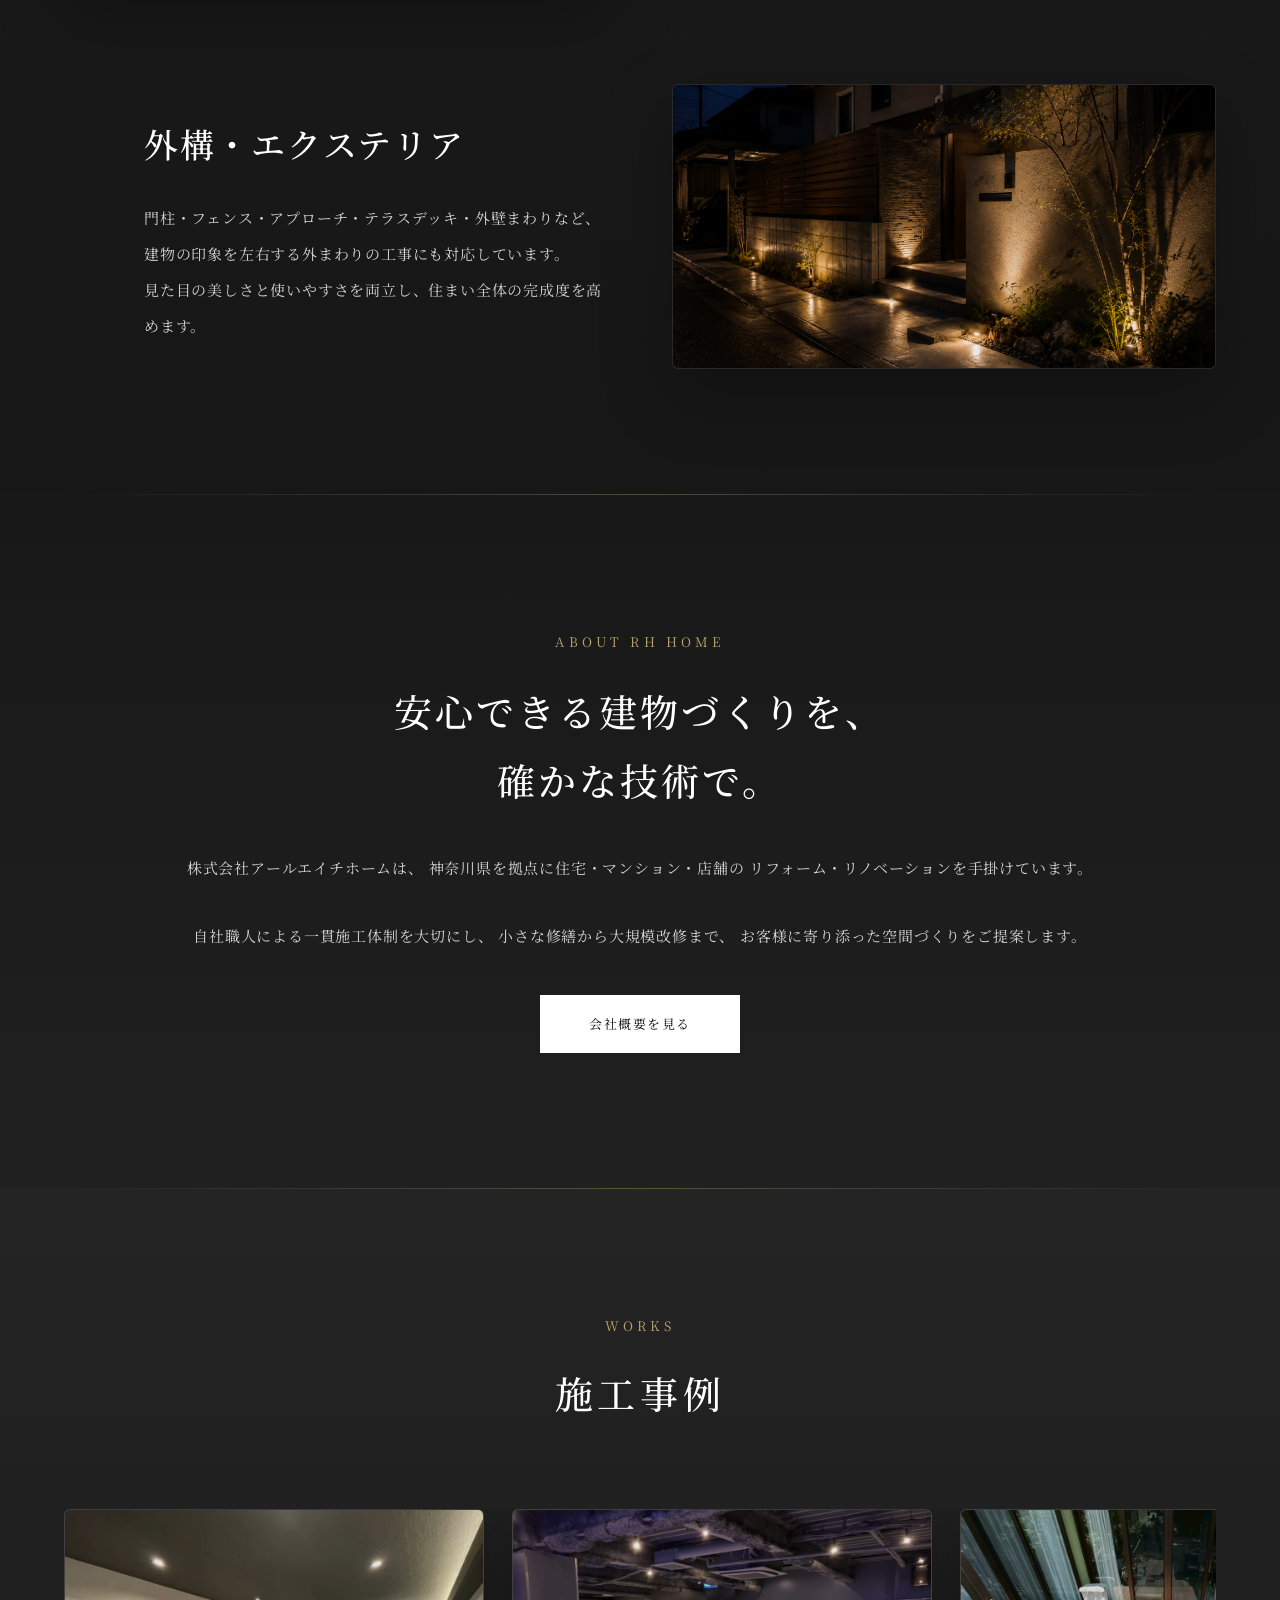
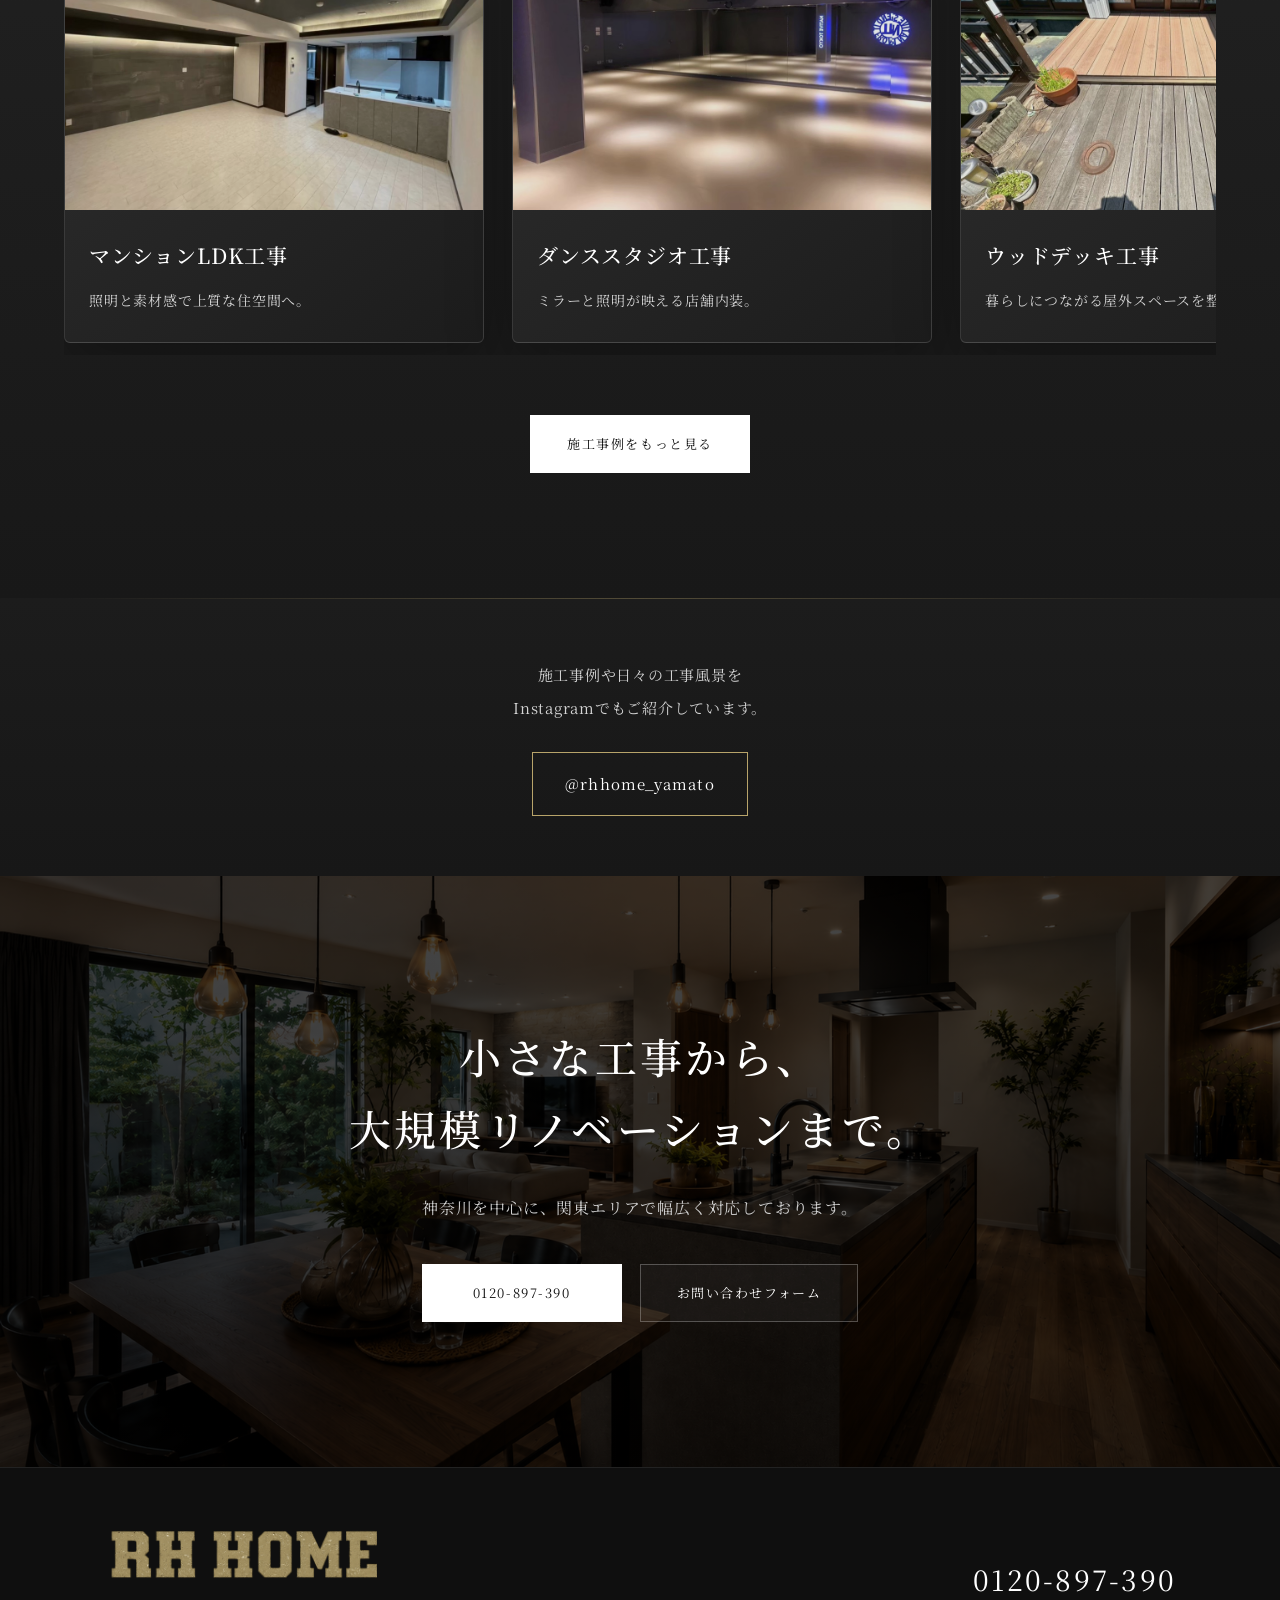
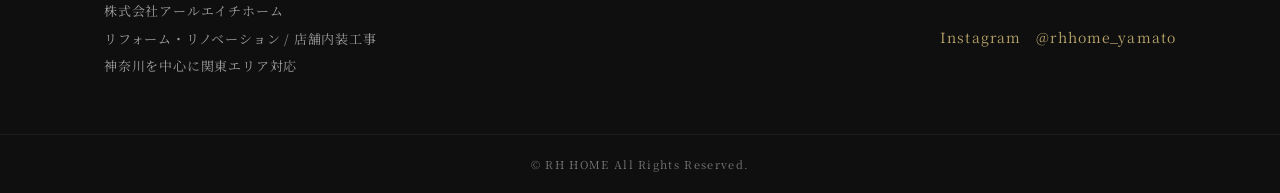
==== commit b51955fa: "トップ文言とスマホメニューを調整" ====
--- a/index.html
+++ b/index.html
@@ -7,7 +7,7 @@
 <title>株式会社アールエイチホーム｜神奈川・関東のリフォーム・リノベーション</title>
 
 <link href="https://fonts.googleapis.com/css2?family=Bebas+Neue&family=Noto+Serif+JP:wght@300;400;500;600;700&display=swap" rel="stylesheet">
-<link rel="stylesheet" href="style.css?v=works-gallery-1">
+<link rel="stylesheet" href="style.css?v=site-fix-2">
 </head>
 
 <body>
@@ -18,7 +18,13 @@
 <span>株式会社アールエイチホーム</span>
 </a>
 
-<nav class="nav">
+<button class="menu-toggle" type="button" aria-label="メニューを開く" aria-expanded="false" aria-controls="siteNav">
+<span></span>
+<span></span>
+<span></span>
+</button>
+
+<nav class="nav" id="siteNav">
 <a href="index.html">ホーム</a>
 <a href="service.html">事業内容</a>
 <a href="works.html">施工事例</a>
@@ -40,12 +46,12 @@
 <div class="hero-line"></div>
 
 <h1>
-住まいと店舗に、<br>
+建物に、<br>
 新しい価値を。
 </h1>
 
 <p>
-神奈川県を中心に、住宅・マンション・店舗の
+首都圏を中心に、住宅・マンション・店舗・商業施設の
 リフォーム、リノベーション、内装工事を手掛けています。
 自社施工による丁寧なものづくりで、
 理想の空間づくりをサポートいたします。
@@ -261,6 +267,24 @@
 <img src="office-01-after.jpg" alt="オフィス工事">
 <h3>オフィス工事</h3>
 <p>働く空間をすっきりと機能的に。</p>
+</a>
+
+<a href="works.html" class="works-slide">
+<img src="building-entrance-01-after.jpg" alt="ビル入口改修">
+<h3>ビル入口改修</h3>
+<p>入口まわりを印象よく整えた共用部リフォーム。</p>
+</a>
+
+<a href="works.html" class="works-slide">
+<img src="kitchen-replacement-01-after.jpg" alt="キッチン交換工事">
+<h3>キッチン交換工事</h3>
+<p>毎日の使いやすさを高める水まわりリフォーム。</p>
+</a>
+
+<a href="works.html" class="works-slide">
+<img src="front-door-remake-01-after.jpg" alt="玄関ドアリメイク工事">
+<h3>玄関ドアリメイク工事</h3>
+<p>既存ドアの印象を引き締める表装リメイク。</p>
 </a>
 
 </div>
@@ -293,7 +317,7 @@
 <section class="cta">
 <h2>
 小さな工事から、<br>
-大規模リノベーションまで。
+<span class="cta-nowrap">大規模リノベーションまで。</span>
 </h2>
 
 <p>神奈川を中心に、関東エリアで幅広く対応しております。</p>
@@ -347,6 +371,17 @@
 
 lastScrollY = currentScrollY;
 });
+
+const menuToggle = document.querySelector(".menu-toggle");
+const siteNav = document.getElementById("siteNav");
+
+if(menuToggle && siteNav){
+menuToggle.addEventListener("click",function(){
+const isOpen = siteNav.classList.toggle("open");
+menuToggle.classList.toggle("open",isOpen);
+menuToggle.setAttribute("aria-expanded",isOpen ? "true" : "false");
+});
+}
 </script>
 
 </body>
--- a/style.css
+++ b/style.css
@@ -106,6 +106,42 @@
 gap:28px;
 font-size:13px;
 letter-spacing:.11em;
+}
+
+.menu-toggle{
+display:none;
+width:44px;
+height:44px;
+align-items:center;
+justify-content:center;
+flex-direction:column;
+gap:6px;
+border:1px solid rgba(255,255,255,.26);
+background:rgba(0,0,0,.22);
+color:#fff;
+cursor:pointer;
+position:relative;
+z-index:1001;
+}
+
+.menu-toggle span{
+display:block;
+width:20px;
+height:1px;
+background:#fff;
+transition:.3s;
+}
+
+.menu-toggle.open span:nth-child(1){
+transform:translateY(7px) rotate(45deg);
+}
+
+.menu-toggle.open span:nth-child(2){
+opacity:0;
+}
+
+.menu-toggle.open span:nth-child(3){
+transform:translateY(-7px) rotate(-45deg);
 }
 
 .nav a{
@@ -533,6 +569,134 @@
 }
 
 /* =========================
+CONTACT
+========================= */
+
+.contact-section{
+background:#f5f2eb;
+color:#111;
+padding:105px 5% 115px;
+}
+
+.contact-section::before{
+display:none;
+}
+
+.contact-intro{
+max-width:920px;
+margin:0 auto 56px;
+text-align:center;
+}
+
+.contact-intro h2{
+font-size:36px;
+font-weight:500;
+line-height:1.75;
+letter-spacing:.06em;
+margin-bottom:24px;
+}
+
+.contact-intro p{
+font-size:15px;
+line-height:2.3;
+color:#444;
+}
+
+.contact-wrap{
+max-width:1120px;
+margin:0 auto;
+display:grid;
+grid-template-columns:.82fr 1.18fr;
+gap:28px;
+align-items:start;
+}
+
+.contact-info,
+.contact-form{
+background:#fff;
+border:1px solid #e2dacd;
+box-shadow:0 18px 48px rgba(0,0,0,.08);
+border-radius:6px;
+}
+
+.contact-info{
+padding:38px 36px;
+}
+
+.contact-info h3{
+font-size:24px;
+font-weight:500;
+letter-spacing:.06em;
+margin-bottom:18px;
+}
+
+.contact-info p{
+font-size:14px;
+line-height:2.1;
+color:#444;
+}
+
+.contact-tel{
+display:block;
+font-size:34px;
+line-height:1.4;
+letter-spacing:.06em;
+color:#111;
+margin:22px 0 12px;
+}
+
+.contact-time{
+color:#777;
+}
+
+.contact-form{
+padding:34px 36px 38px;
+display:grid;
+gap:22px;
+}
+
+.contact-form label{
+display:grid;
+gap:9px;
+font-size:14px;
+font-weight:500;
+letter-spacing:.08em;
+color:#222;
+}
+
+.contact-form input,
+.contact-form textarea{
+width:100%;
+border:1px solid #d8cfbf;
+background:#fbfaf7;
+padding:14px 16px;
+font:inherit;
+font-size:15px;
+line-height:1.7;
+color:#111;
+border-radius:4px;
+outline:none;
+transition:.25s;
+}
+
+.contact-form textarea{
+min-height:170px;
+resize:vertical;
+}
+
+.contact-form input:focus,
+.contact-form textarea:focus{
+border-color:#b8a46a;
+background:#fff;
+box-shadow:0 0 0 3px rgba(184,164,106,.14);
+}
+
+.contact-submit{
+display:flex;
+justify-content:flex-end;
+}
+
+/* =========================
 CONCEPT
 ========================= */
 
@@ -657,6 +821,279 @@
 color:#d4d4d4;
 line-height:2;
 margin:0 24px 28px;
+}
+
+/* =========================
+WORKS PAGE
+========================= */
+
+.works-hero::before{
+background:
+linear-gradient(rgba(0,0,0,.56),rgba(0,0,0,.78)),
+url("mansion-ldk-01-after.jpg") center/cover no-repeat;
+}
+
+.works-lead{
+background:#f5f2eb;
+color:#111;
+padding:92px 5% 82px;
+}
+
+.works-lead-inner{
+max-width:980px;
+margin:0 auto;
+}
+
+.works-lead small,
+.works-note span,
+.feature-work-copy span,
+.case-category,
+.finish-card span{
+display:block;
+font-size:12px;
+letter-spacing:.24em;
+color:#b8a46a;
+margin-bottom:14px;
+}
+
+.works-lead h2{
+font-size:38px;
+font-weight:500;
+line-height:1.75;
+letter-spacing:.06em;
+margin-bottom:24px;
+}
+
+.works-lead p{
+font-size:15px;
+line-height:2.4;
+color:#444;
+}
+
+.works-feature{
+display:grid;
+grid-template-columns:1.25fr 1fr;
+grid-auto-rows:330px;
+gap:22px;
+padding:0 5% 110px;
+background:#f5f2eb;
+}
+
+.feature-work{
+position:relative;
+overflow:hidden;
+border-radius:6px;
+background:#111;
+color:#fff;
+box-shadow:0 24px 70px rgba(0,0,0,.16);
+}
+
+.feature-work-large{
+grid-row:span 2;
+}
+
+.feature-work img{
+width:100%;
+height:100%;
+object-fit:cover;
+filter:brightness(.78);
+transition:1s;
+}
+
+.feature-work:hover img{
+transform:scale(1.04);
+filter:brightness(.92);
+}
+
+.feature-work-copy{
+position:absolute;
+left:0;
+right:0;
+bottom:0;
+padding:34px;
+background:linear-gradient(180deg,transparent,rgba(0,0,0,.82));
+}
+
+.feature-work-copy h2{
+font-size:36px;
+font-weight:500;
+letter-spacing:.06em;
+line-height:1.45;
+margin-bottom:12px;
+}
+
+.feature-work-copy p{
+font-size:14px;
+line-height:2;
+color:#e0e0e0;
+}
+
+.works-catalog,
+.works-gallery-section{
+background:linear-gradient(180deg,#1c1c1c,#151515);
+padding:120px 5%;
+color:#fff;
+}
+
+.works-gallery-section{
+padding-top:0;
+}
+
+.case-grid{
+display:grid;
+grid-template-columns:repeat(2,minmax(0,1fr));
+gap:28px;
+}
+
+.case-card{
+background:linear-gradient(145deg,#2a2a2a,#181818);
+border:1px solid rgba(255,255,255,.1);
+border-radius:6px;
+overflow:hidden;
+box-shadow:0 24px 70px rgba(0,0,0,.32);
+}
+
+.ba-pair{
+display:grid;
+grid-template-columns:1fr 1fr;
+gap:1px;
+background:rgba(255,255,255,.08);
+}
+
+.ba-pair figure{
+position:relative;
+height:260px;
+overflow:hidden;
+background:#0f0f0f;
+}
+
+.ba-pair figure span{
+position:absolute;
+top:14px;
+left:14px;
+z-index:2;
+display:inline-flex;
+align-items:center;
+justify-content:center;
+min-width:78px;
+height:28px;
+padding:0 12px;
+background:rgba(0,0,0,.68);
+border:1px solid rgba(255,255,255,.18);
+font-size:11px;
+letter-spacing:.16em;
+color:#fff;
+}
+
+.ba-pair img{
+height:100%;
+object-fit:cover;
+transition:.8s;
+}
+
+.case-card:hover .ba-pair img{
+transform:scale(1.035);
+}
+
+.case-body{
+padding:28px 30px 34px;
+}
+
+.case-body h3{
+font-size:24px;
+font-weight:500;
+letter-spacing:.06em;
+margin-bottom:14px;
+}
+
+.case-body p{
+font-size:14px;
+line-height:2.15;
+color:#d4d4d4;
+}
+
+.finish-grid{
+display:grid;
+grid-template-columns:repeat(3,minmax(0,1fr));
+gap:24px;
+}
+
+.finish-card{
+background:linear-gradient(145deg,#292929,#171717);
+border:1px solid rgba(255,255,255,.1);
+border-radius:6px;
+overflow:hidden;
+box-shadow:0 24px 70px rgba(0,0,0,.28);
+transition:.35s;
+}
+
+.finish-card:hover{
+transform:translateY(-6px);
+border-color:rgba(184,164,106,.56);
+}
+
+.finish-card-wide{
+grid-column:span 2;
+}
+
+.finish-card img{
+height:260px;
+object-fit:cover;
+filter:brightness(.94);
+}
+
+.finish-card div{
+padding:24px 26px 30px;
+}
+
+.finish-card h3{
+font-size:22px;
+font-weight:500;
+letter-spacing:.06em;
+margin-bottom:12px;
+}
+
+.finish-card p{
+font-size:13px;
+line-height:2;
+color:#d4d4d4;
+}
+
+.works-note{
+display:grid;
+grid-template-columns:1fr 1.1fr;
+gap:46px;
+align-items:center;
+padding:105px 5%;
+background:#f5f2eb;
+color:#111;
+}
+
+.works-note h2{
+font-size:34px;
+font-weight:500;
+line-height:1.7;
+letter-spacing:.06em;
+margin-bottom:20px;
+}
+
+.works-note p{
+font-size:14px;
+line-height:2.3;
+color:#444;
+}
+
+.note-gallery{
+display:grid;
+grid-template-columns:repeat(3,1fr);
+gap:14px;
+}
+
+.note-gallery img{
+height:210px;
+border-radius:6px;
+object-fit:cover;
+box-shadow:0 18px 48px rgba(0,0,0,.12);
 }
 
 /* =========================
@@ -699,7 +1136,7 @@
 text-align:center;
 background:
 linear-gradient(rgba(0,0,0,.72),rgba(0,0,0,.82)),
-url("room.jpg") center/cover no-repeat;
+url("main.jpg") center/cover no-repeat;
 color:#fff;
 }
 
@@ -709,6 +1146,10 @@
 line-height:1.7;
 letter-spacing:.08em;
 margin-bottom:28px;
+}
+
+.cta-nowrap{
+white-space:nowrap;
 }
 
 .cta p{
@@ -807,13 +1248,47 @@
 
 @media(max-width:1100px){
 
-.nav,
 .tel{
 display:none;
 }
 
 .header{
 padding:18px 5%;
+}
+
+.menu-toggle{
+display:flex;
+margin-left:auto;
+}
+
+.nav{
+display:none;
+position:absolute;
+top:74px;
+left:5%;
+right:5%;
+flex-direction:column;
+gap:0;
+padding:14px 0;
+background:rgba(18,18,18,.96);
+border:1px solid rgba(255,255,255,.16);
+box-shadow:0 22px 60px rgba(0,0,0,.38);
+backdrop-filter:blur(12px);
+}
+
+.nav.open{
+display:flex;
+}
+
+.nav a{
+display:block;
+padding:14px 22px;
+font-size:14px;
+letter-spacing:.12em;
+}
+
+.nav a::after{
+display:none;
 }
 
 .logo{
@@ -960,7 +1435,9 @@
 }
 
 .cta h2{
-font-size:28px;
+font-size:25px;
+line-height:1.65;
+letter-spacing:.04em;
 }
 
 .footer-inner{
@@ -985,4 +1462,161 @@
 font-size:24px;
 }
 
-}
+.section-title h2{
+font-size:26px;
+letter-spacing:.02em;
+white-space:nowrap;
+}
+
+.works-lead{
+padding:74px 5% 58px;
+}
+
+.works-lead h2{
+font-size:25px;
+line-height:1.75;
+}
+
+.works-lead p{
+font-size:13px;
+line-height:2.15;
+}
+
+.works-feature{
+grid-template-columns:1fr;
+grid-auto-rows:auto;
+padding:0 5% 78px;
+}
+
+.feature-work,
+.feature-work-large{
+grid-row:auto;
+height:360px;
+}
+
+.feature-work-copy{
+padding:24px;
+}
+
+.feature-work-copy h2{
+font-size:25px;
+}
+
+.feature-work-copy p{
+font-size:13px;
+line-height:1.9;
+}
+
+.works-catalog,
+.works-gallery-section{
+padding:84px 5%;
+}
+
+.works-gallery-section{
+padding-top:0;
+}
+
+.case-grid,
+.finish-grid,
+.works-note{
+grid-template-columns:1fr;
+}
+
+.ba-pair{
+grid-template-columns:1fr;
+}
+
+.ba-pair figure{
+height:250px;
+}
+
+.case-body{
+padding:24px 22px 28px;
+}
+
+.case-body h3,
+.finish-card h3{
+font-size:20px;
+}
+
+.finish-card-wide{
+grid-column:auto;
+}
+
+.finish-card img{
+height:245px;
+}
+
+.works-note{
+padding:76px 5%;
+gap:28px;
+}
+
+.works-note h2{
+font-size:24px;
+}
+
+.note-gallery{
+grid-template-columns:1fr;
+}
+
+.note-gallery img{
+height:230px;
+}
+
+.contact-section{
+padding:76px 5% 88px;
+}
+
+.contact-intro{
+text-align:left;
+margin-bottom:34px;
+}
+
+.contact-intro h2{
+font-size:25px;
+line-height:1.7;
+}
+
+.contact-intro p{
+font-size:13px;
+line-height:2.1;
+}
+
+.contact-wrap{
+grid-template-columns:1fr;
+gap:22px;
+}
+
+.contact-info,
+.contact-form{
+padding:26px 22px 30px;
+}
+
+.contact-info h3{
+font-size:20px;
+}
+
+.contact-tel{
+font-size:28px;
+}
+
+.contact-form{
+gap:18px;
+}
+
+.contact-form input,
+.contact-form textarea{
+font-size:16px;
+padding:13px 14px;
+}
+
+.contact-submit{
+justify-content:stretch;
+}
+
+.contact-submit .btn{
+width:100%;
+}
+
+}
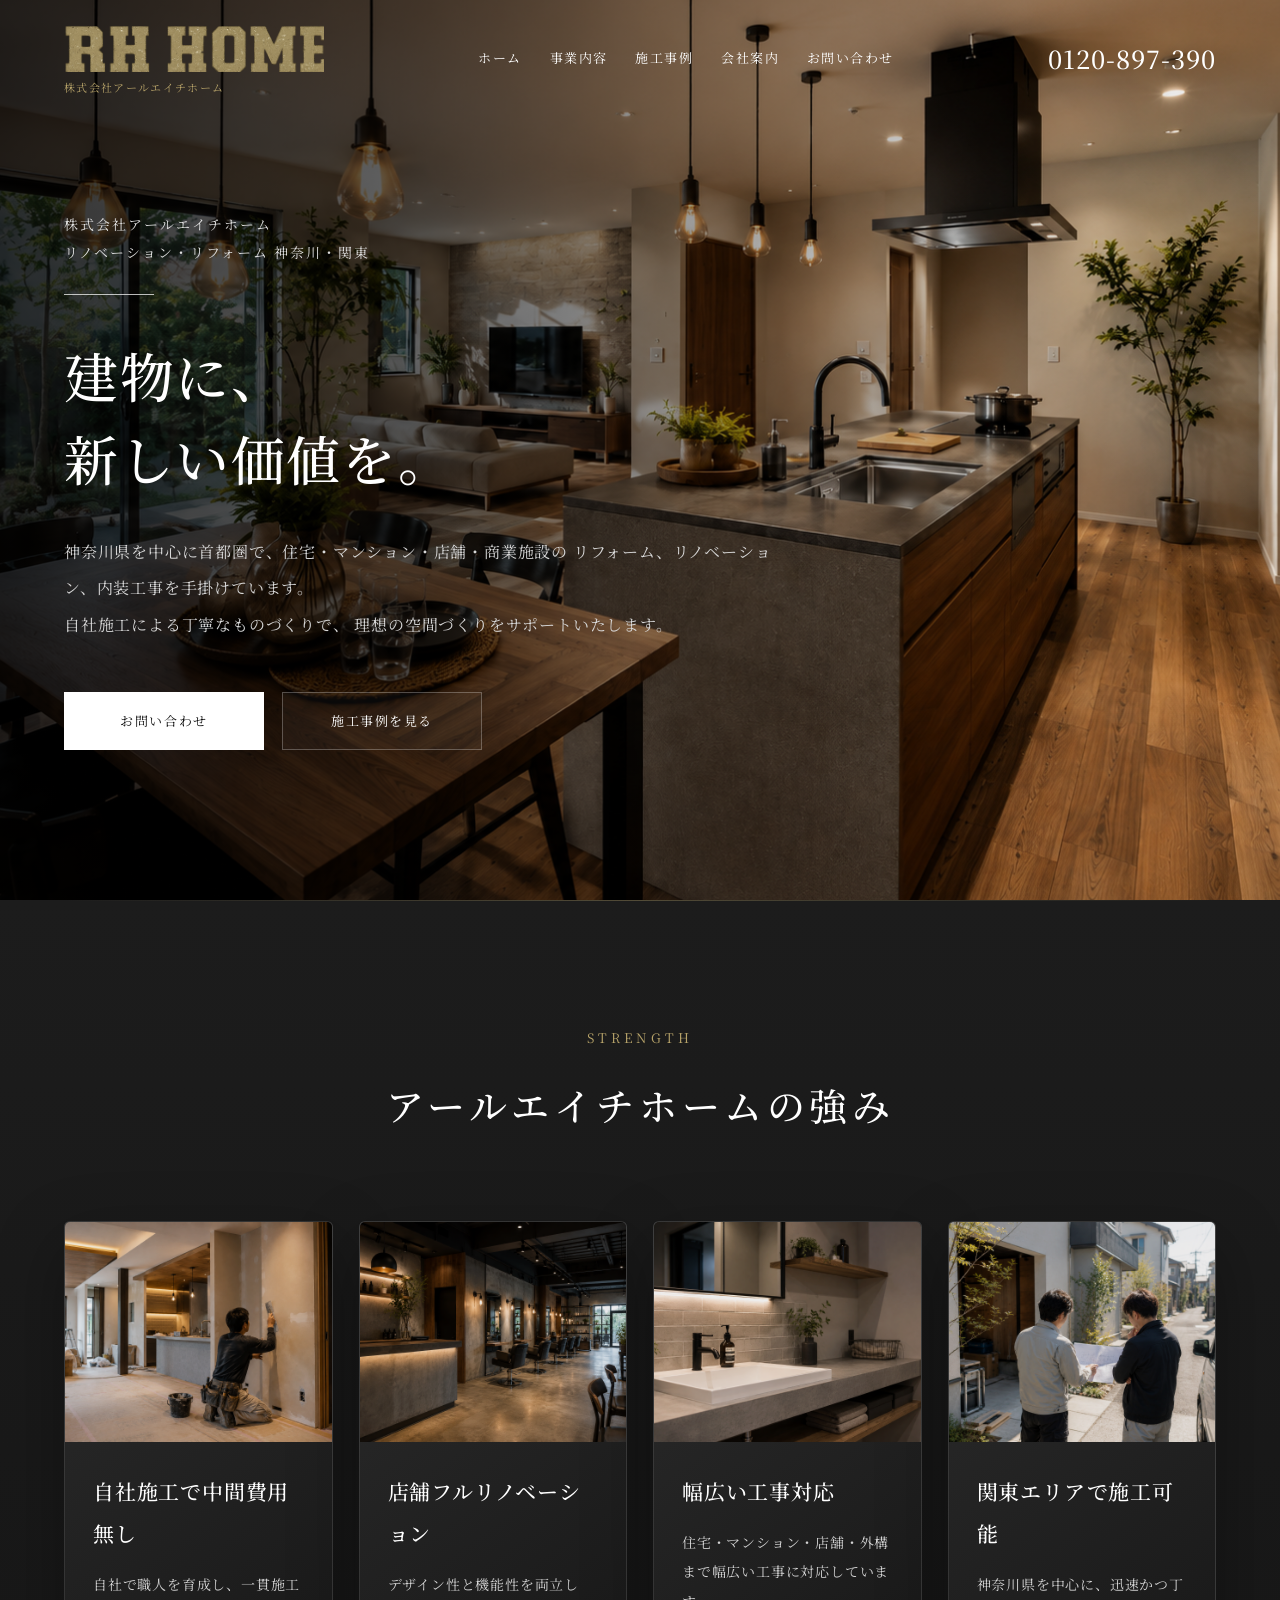
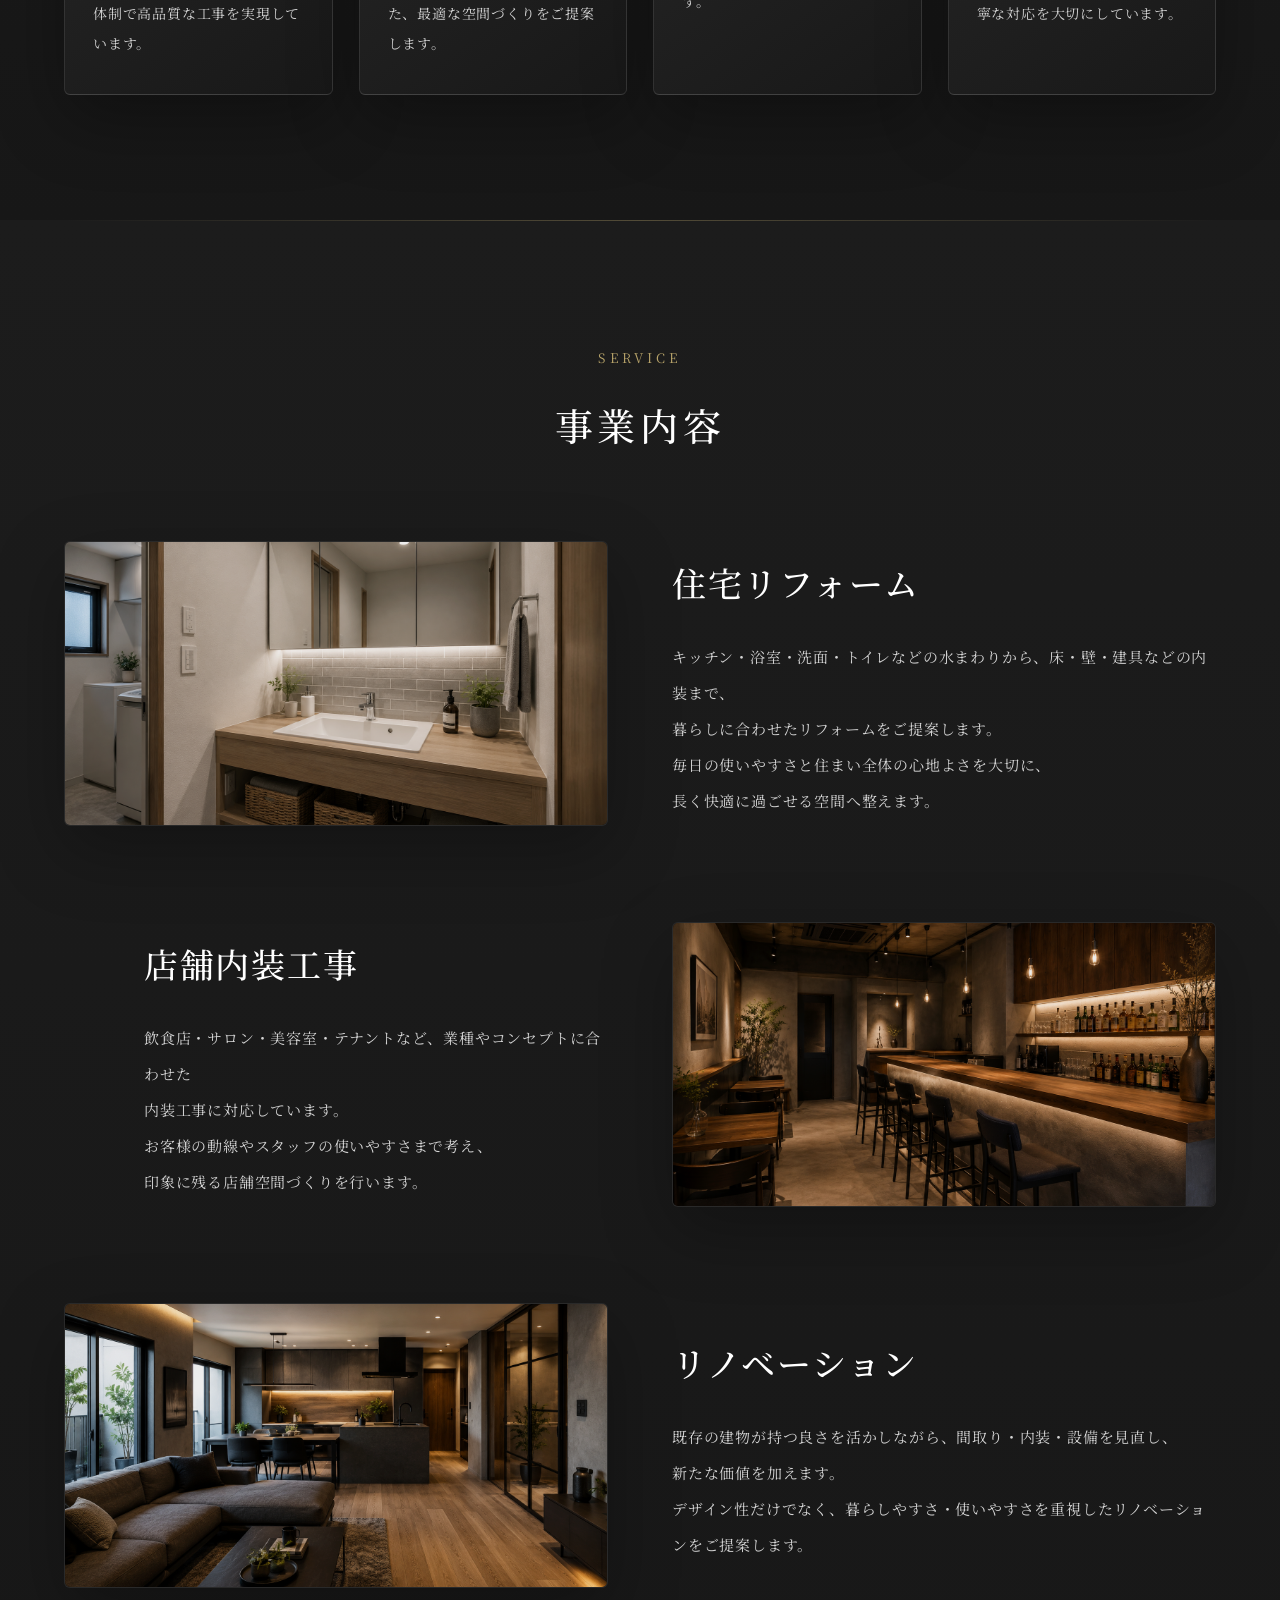
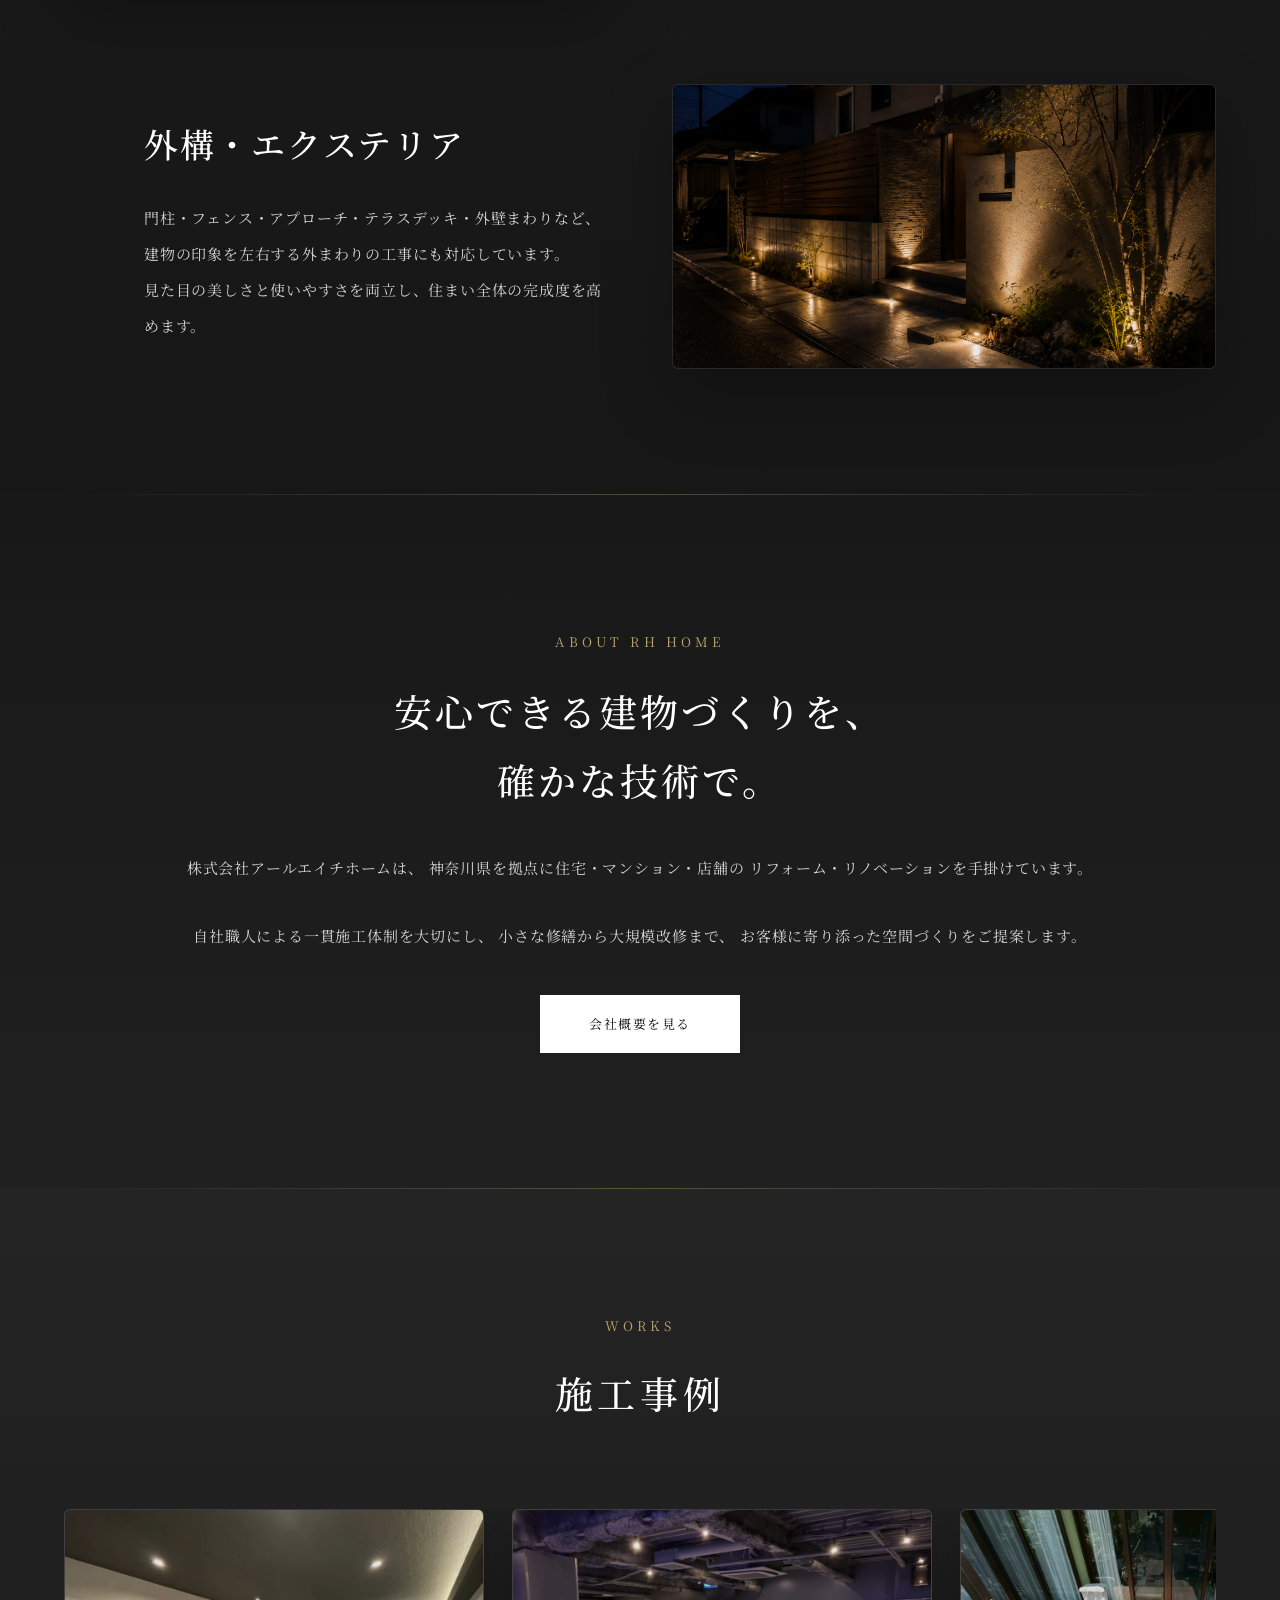
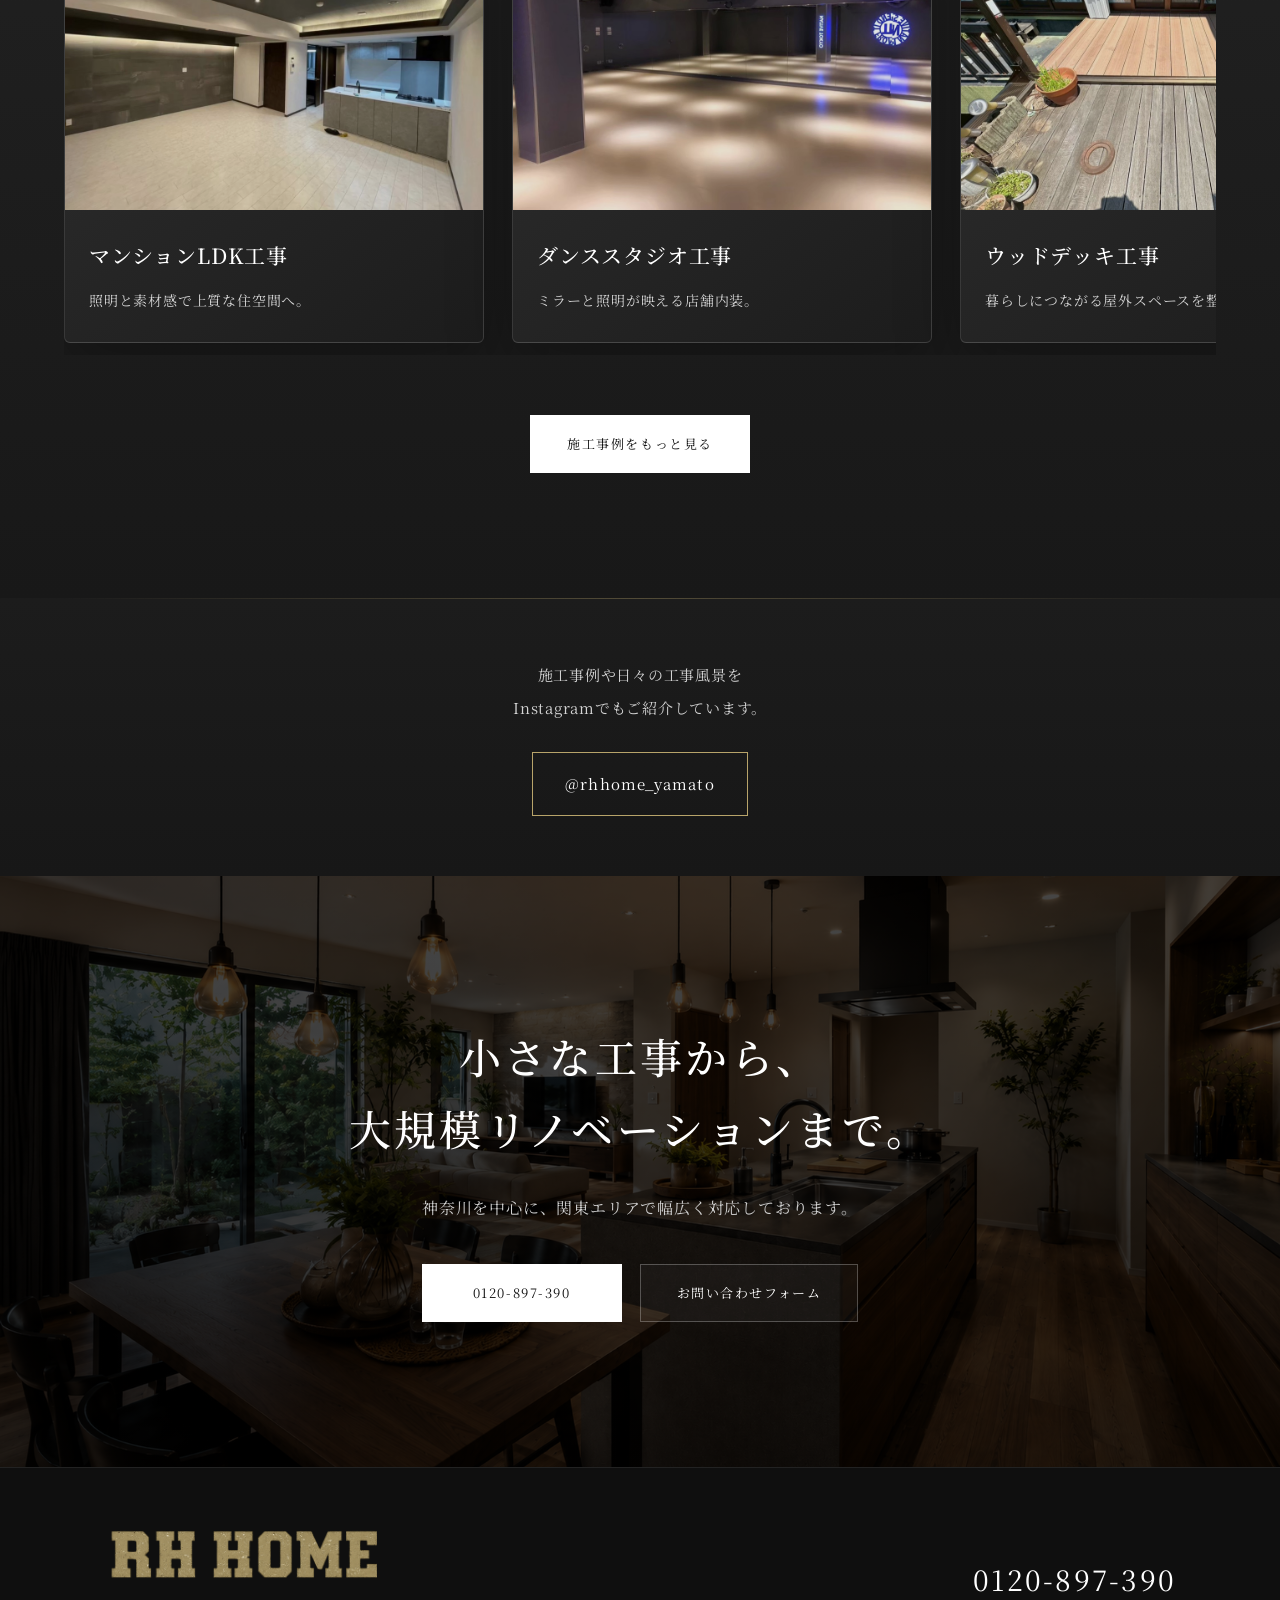
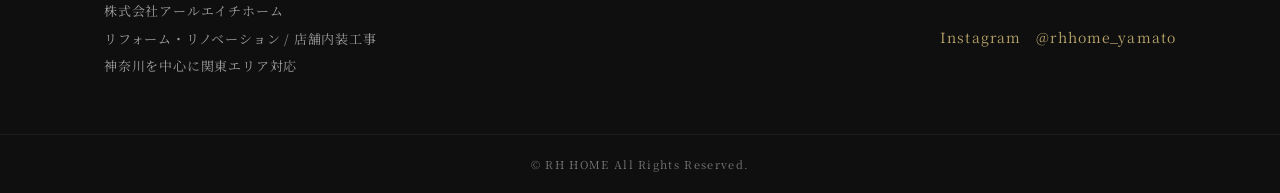
==== commit cd631d61: "トップページの説明文を調整" ====
--- a/index.html
+++ b/index.html
@@ -51,8 +51,8 @@
 </h1>
 
 <p>
-首都圏を中心に、住宅・マンション・店舗・商業施設の
-リフォーム、リノベーション、内装工事を手掛けています。
+神奈川県を中心に首都圏で、住宅・マンション・店舗・商業施設の
+リフォーム、リノベーション、内装工事を手掛けています。<br>
 自社施工による丁寧なものづくりで、
 理想の空間づくりをサポートいたします。
 </p>
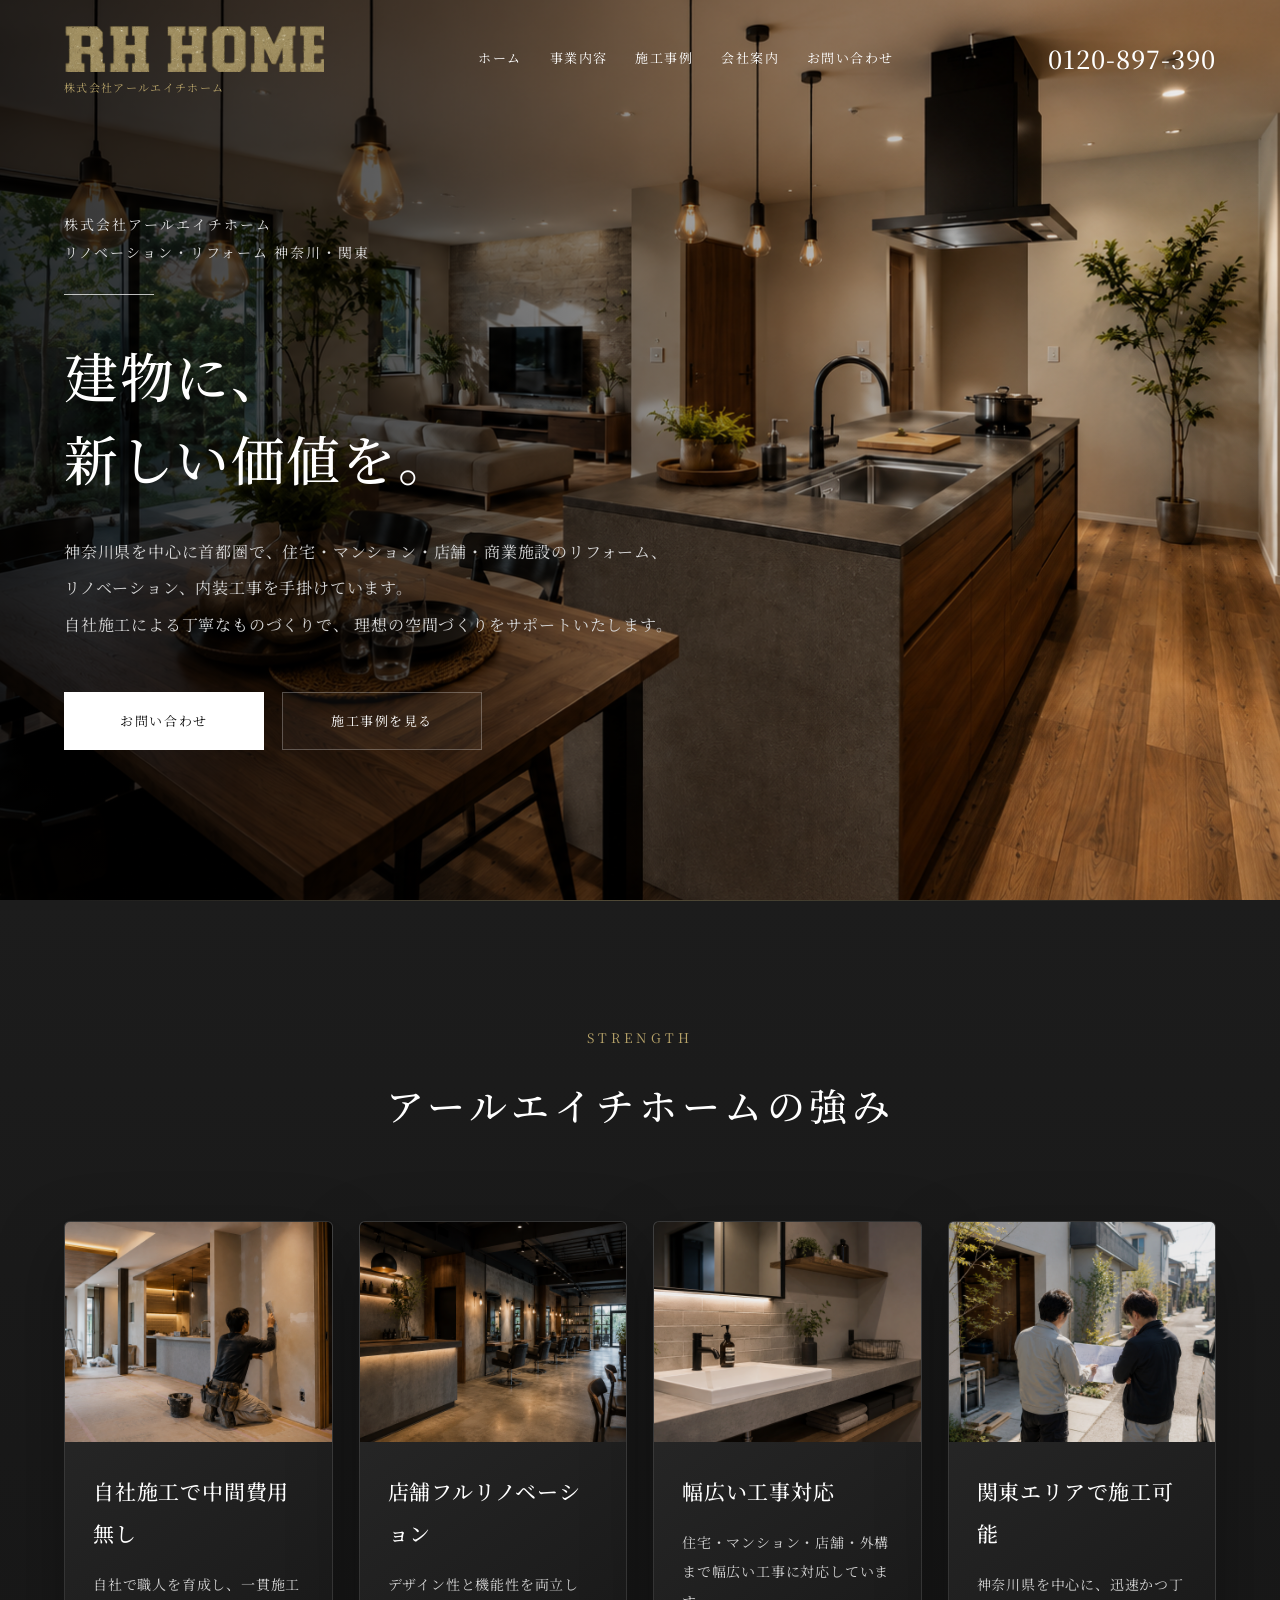
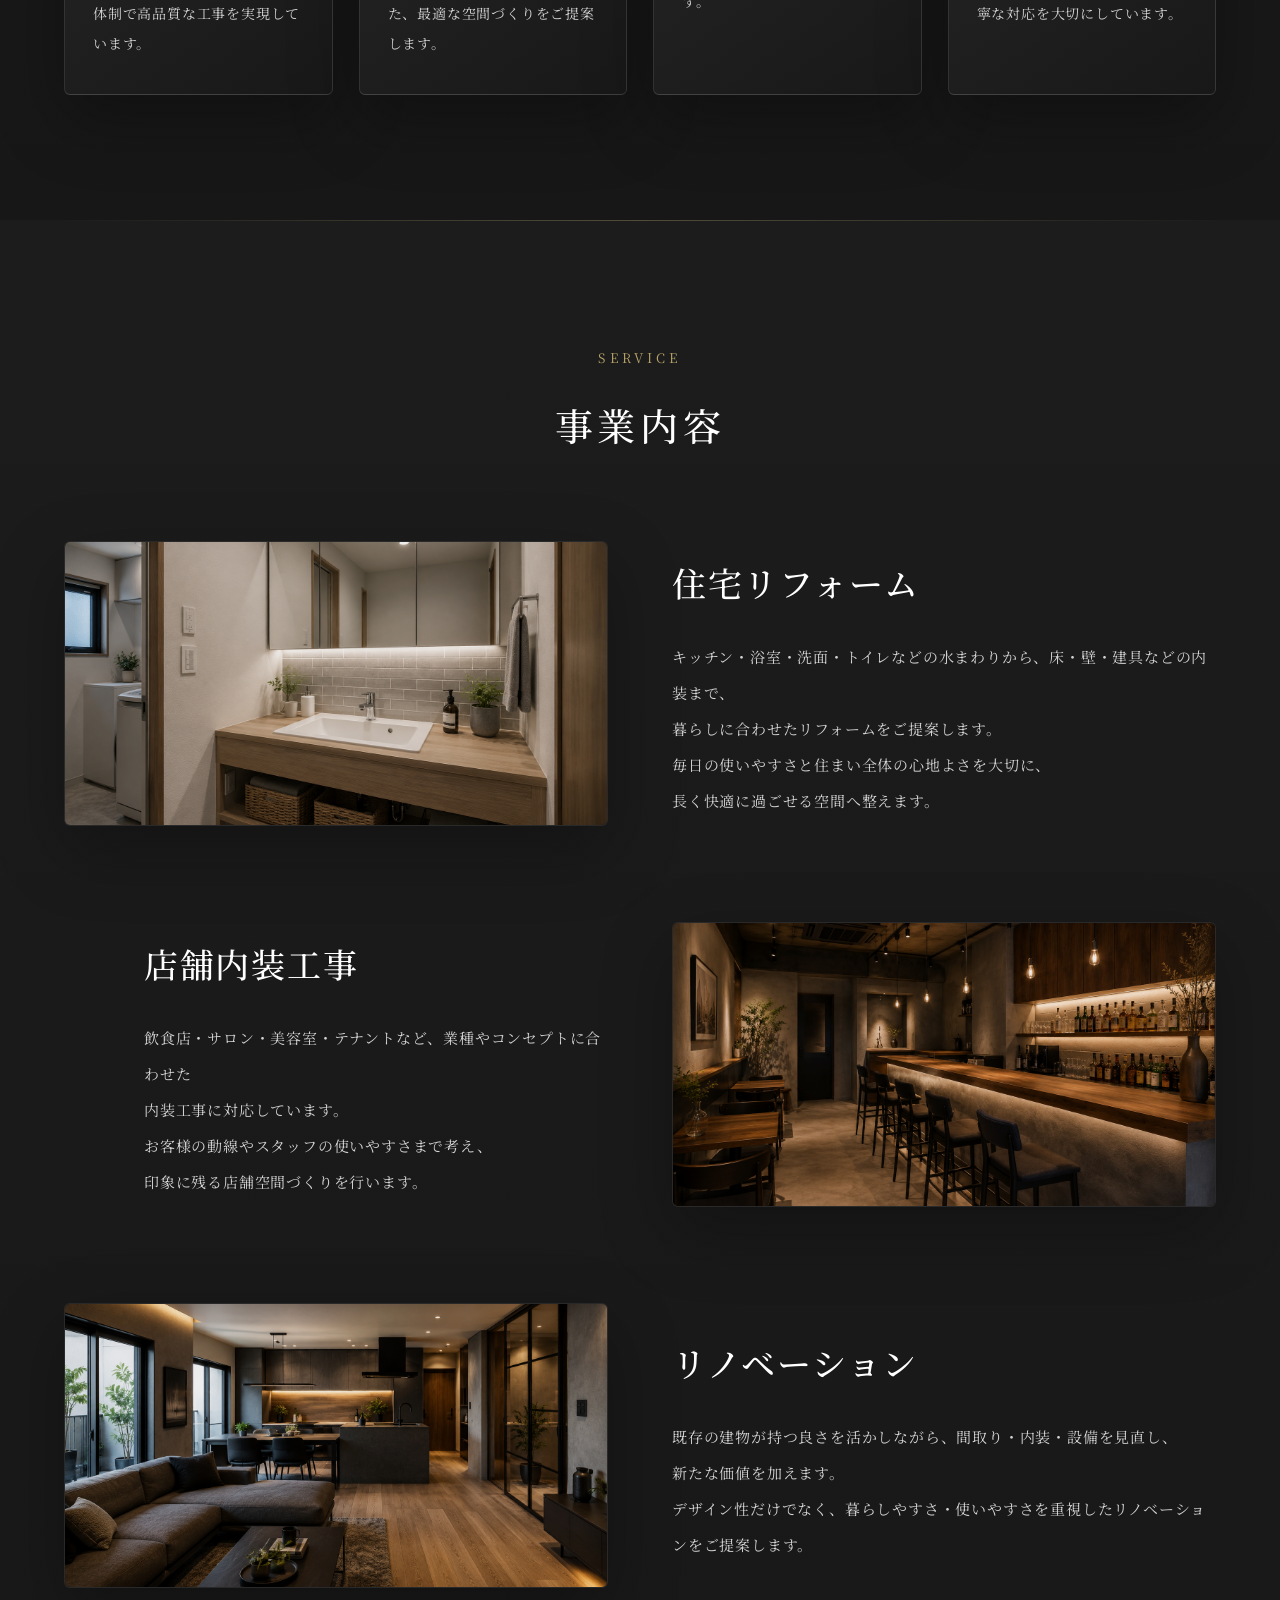
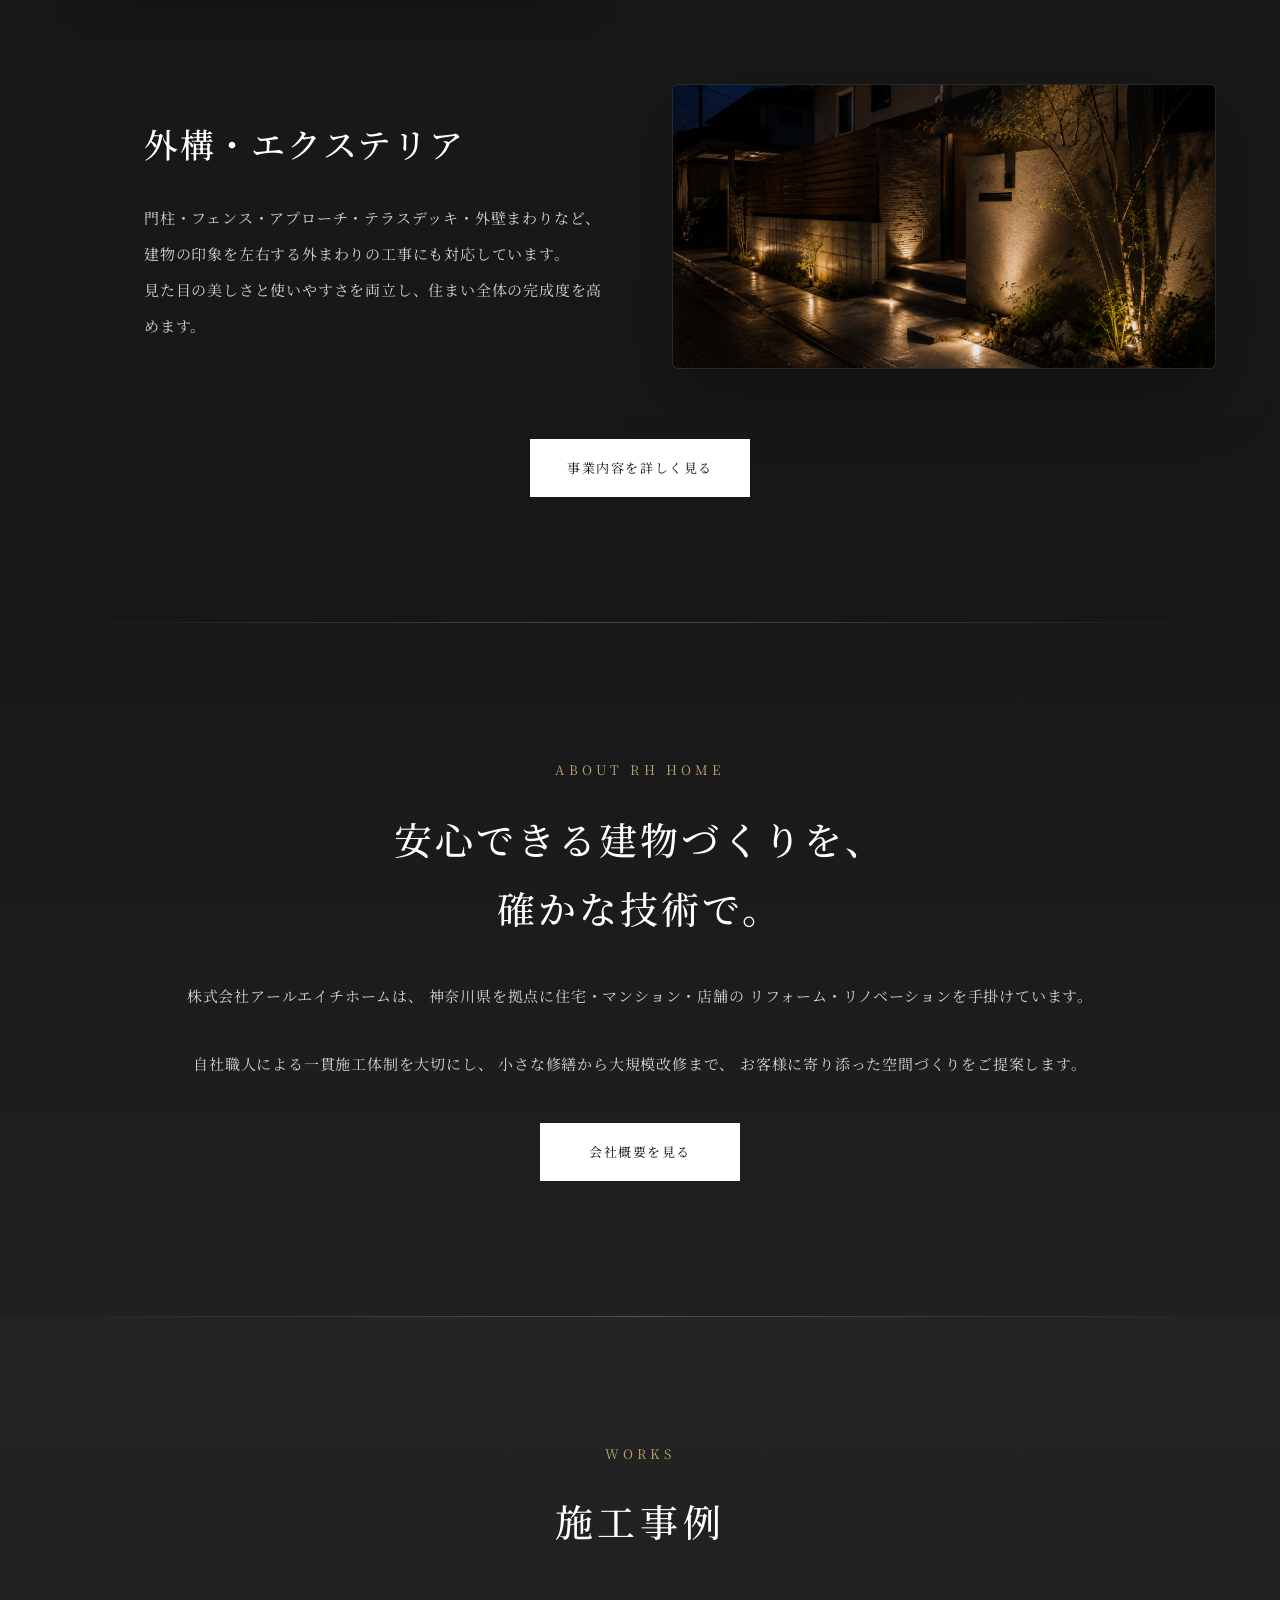
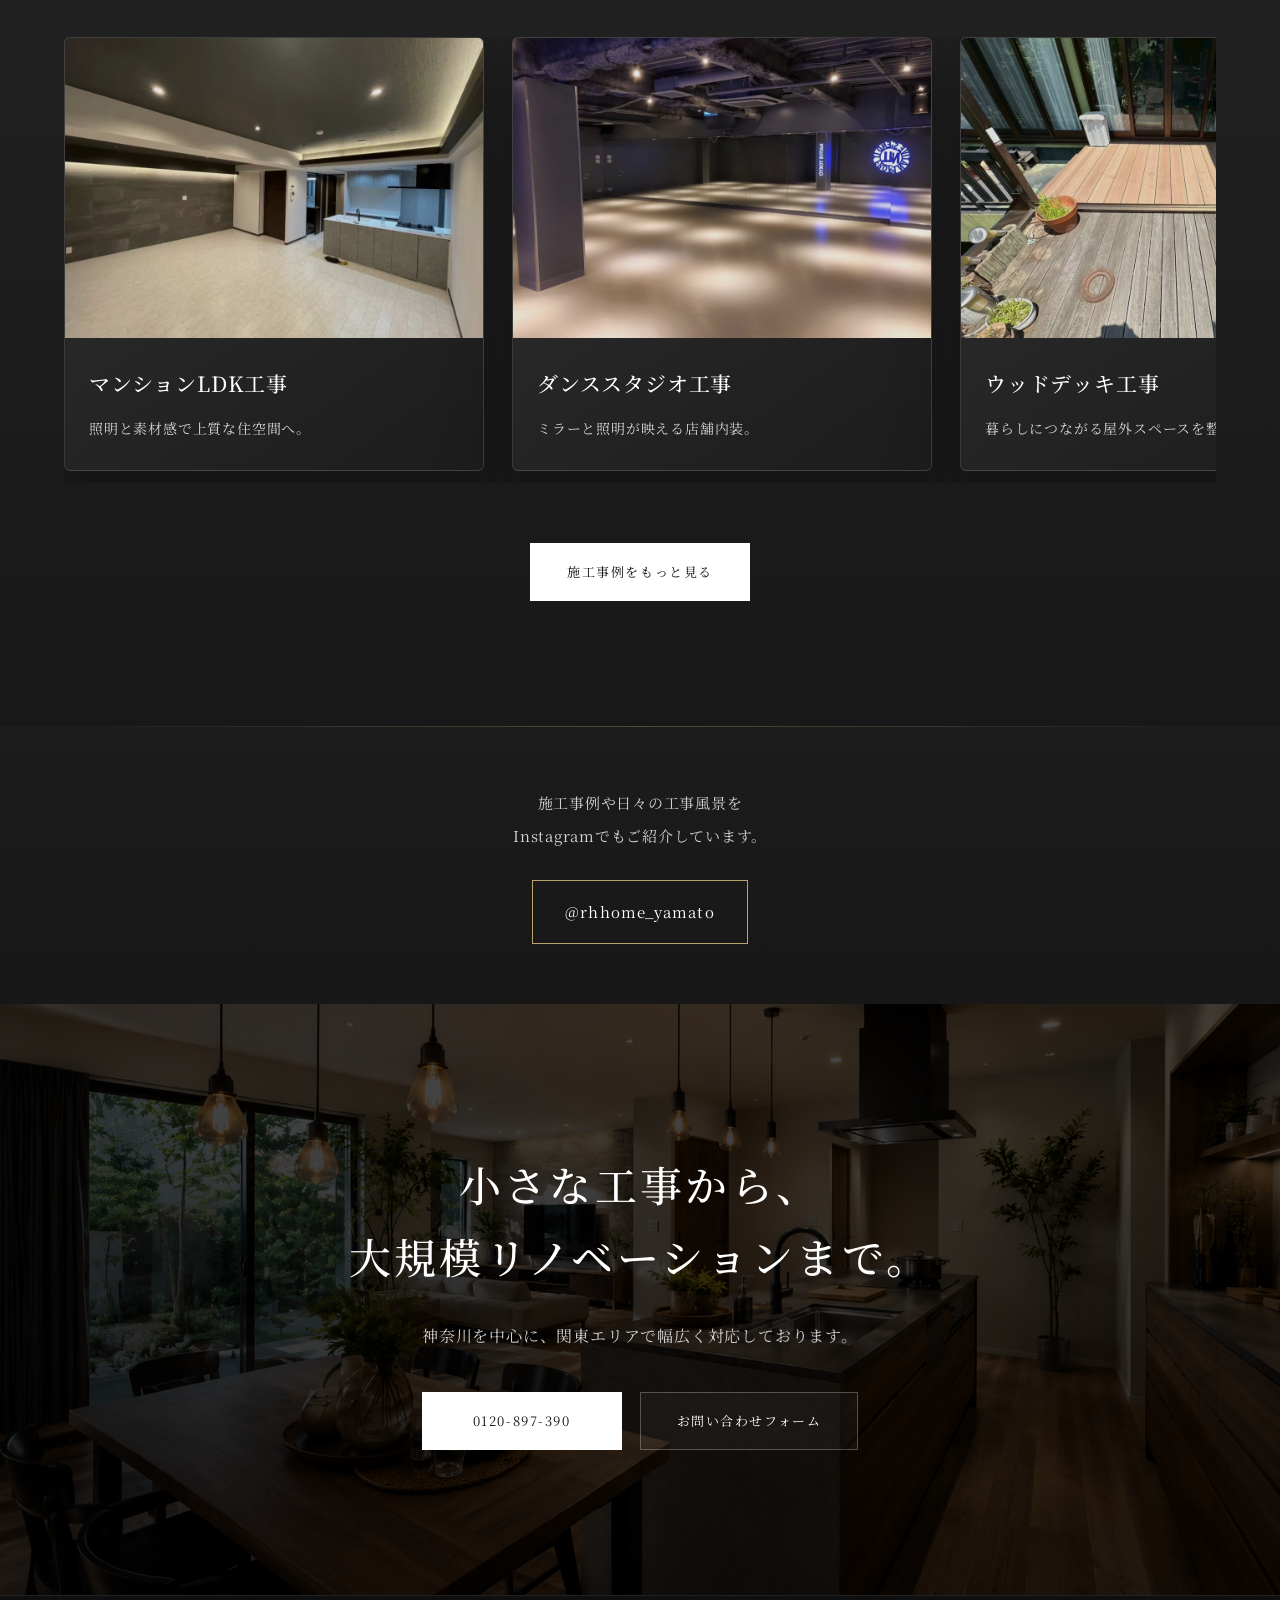
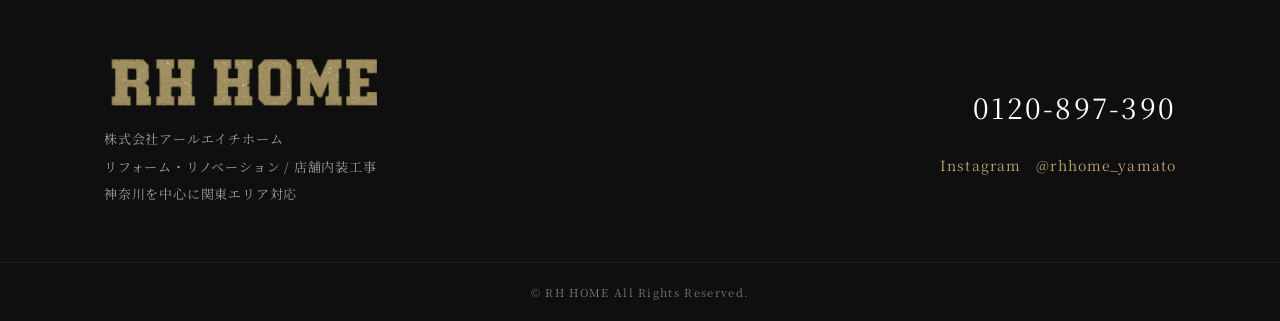
==== commit cbadfa99: "トップの事業内容導線と説明文を調整" ====
--- a/index.html
+++ b/index.html
@@ -51,8 +51,8 @@
 </h1>
 
 <p>
-神奈川県を中心に首都圏で、住宅・マンション・店舗・商業施設の
-リフォーム、リノベーション、内装工事を手掛けています。<br>
+神奈川県を中心に首都圏で、住宅・マンション・店舗・商業施設のリフォーム、<br>
+リノベーション、内装工事を手掛けています。<br>
 自社施工による丁寧なものづくりで、
 理想の空間づくりをサポートいたします。
 </p>
@@ -109,7 +109,7 @@
 
 <div class="service-list">
 
-<div class="service-row">
+<a href="service.html" class="service-row">
 
 <div class="service-image">
 <img src="reform.jpg" alt="">
@@ -125,9 +125,9 @@
 </p>
 </div>
 
-</div>
-
-<div class="service-row reverse">
+</a>
+
+<a href="service.html" class="service-row reverse">
 
 <div class="service-image">
 <img src="store.jpg" alt="">
@@ -143,9 +143,9 @@
 </p>
 </div>
 
-</div>
-
-<div class="service-row">
+</a>
+
+<a href="service.html" class="service-row">
 
 <div class="service-image">
 <img src="renovation.jpg" alt="">
@@ -160,9 +160,9 @@
 </p>
 </div>
 
-</div>
-
-<div class="service-row reverse">
+</a>
+
+<a href="service.html" class="service-row reverse">
 
 <div class="service-image">
 <img src="exterior.jpg" alt="">
@@ -177,8 +177,12 @@
 </p>
 </div>
 
-</div>
-
+</a>
+
+</div>
+
+<div style="text-align:center;margin-top:70px;">
+<a href="service.html" class="btn primary">事業内容を詳しく見る</a>
 </div>
 
 </section>
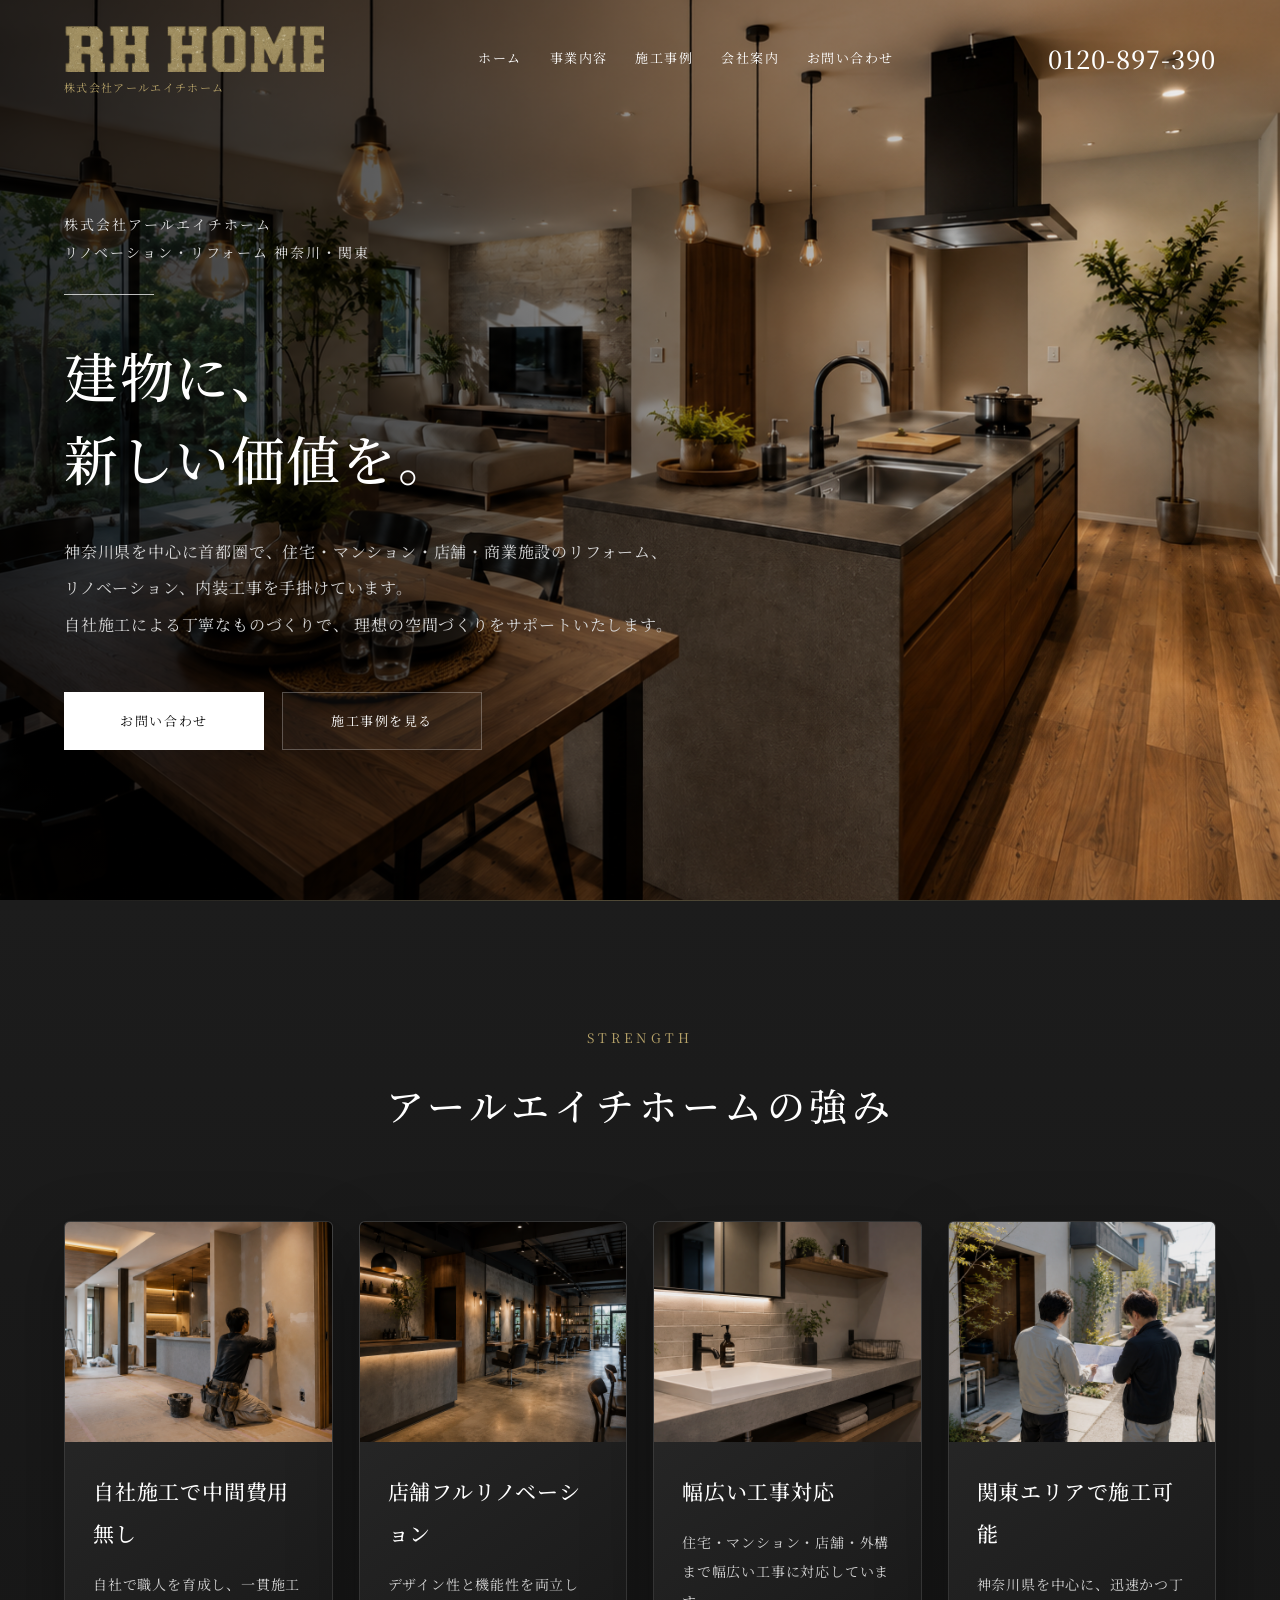
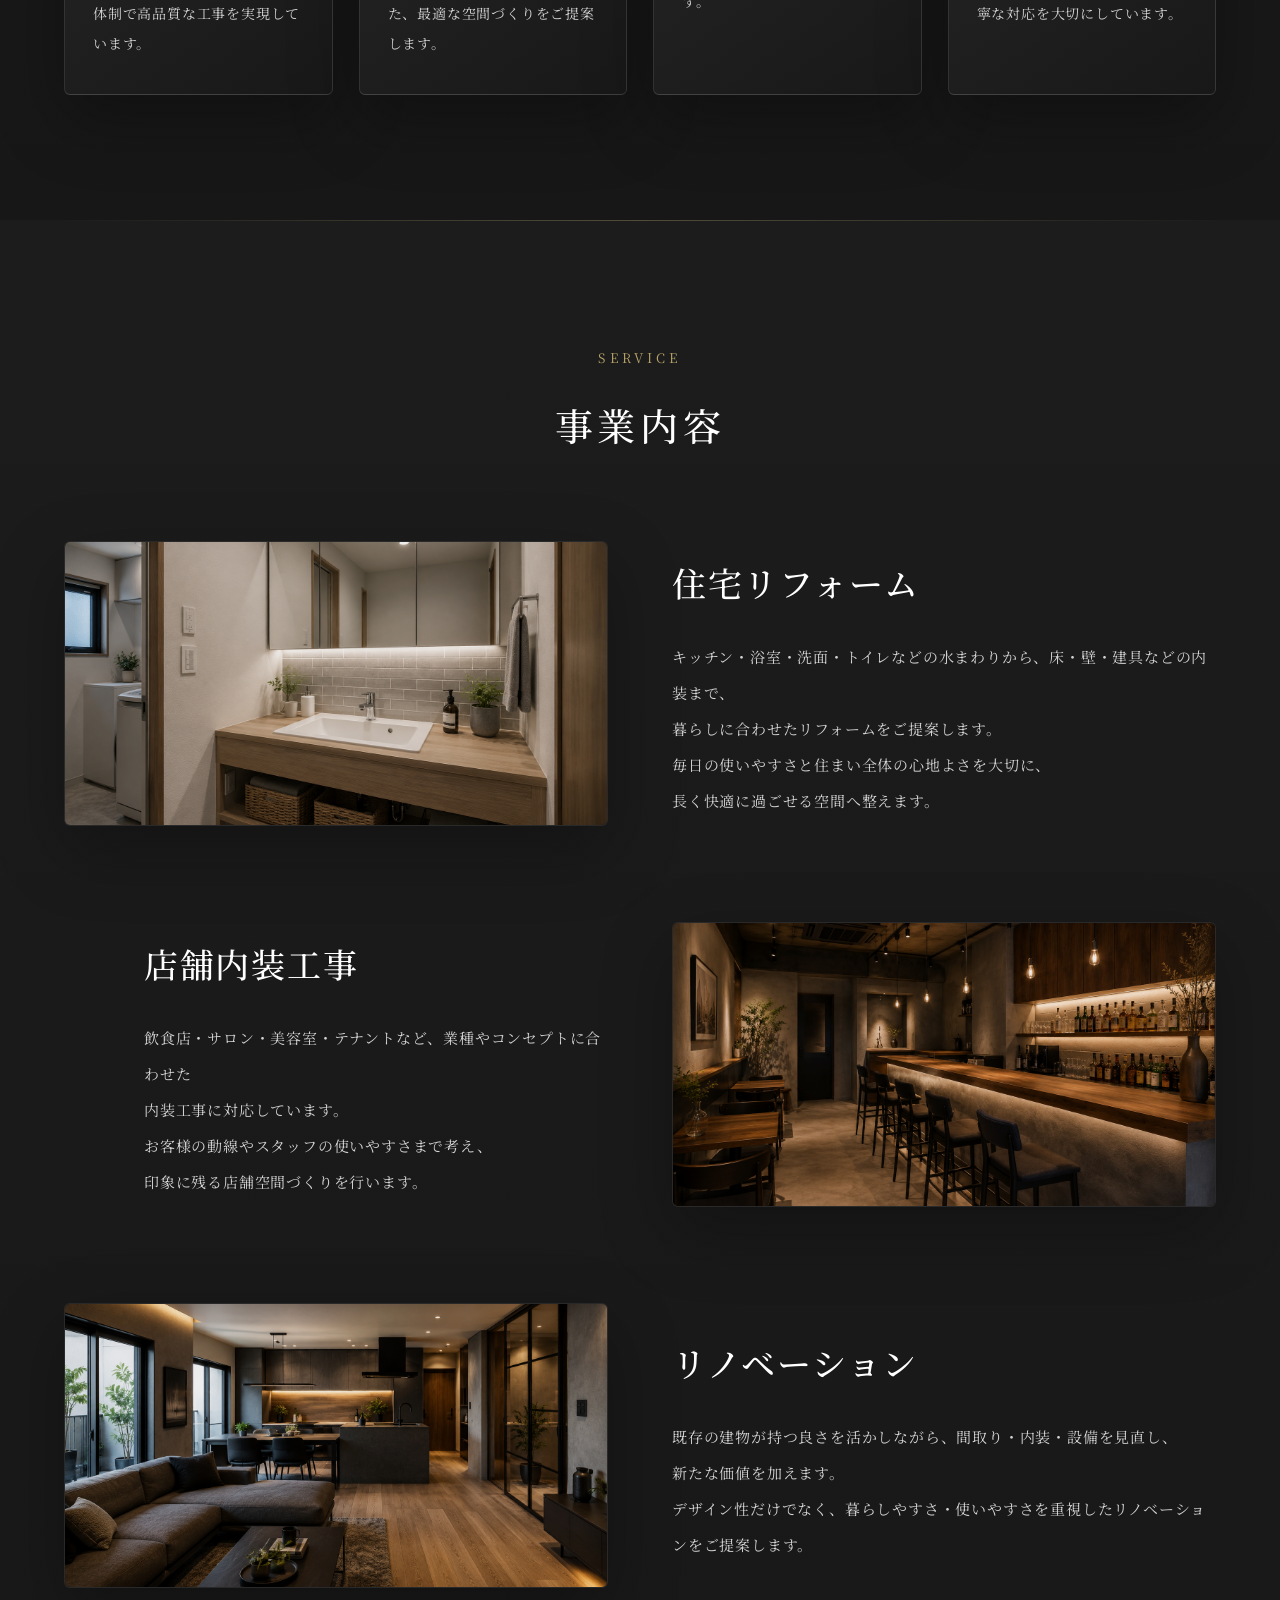
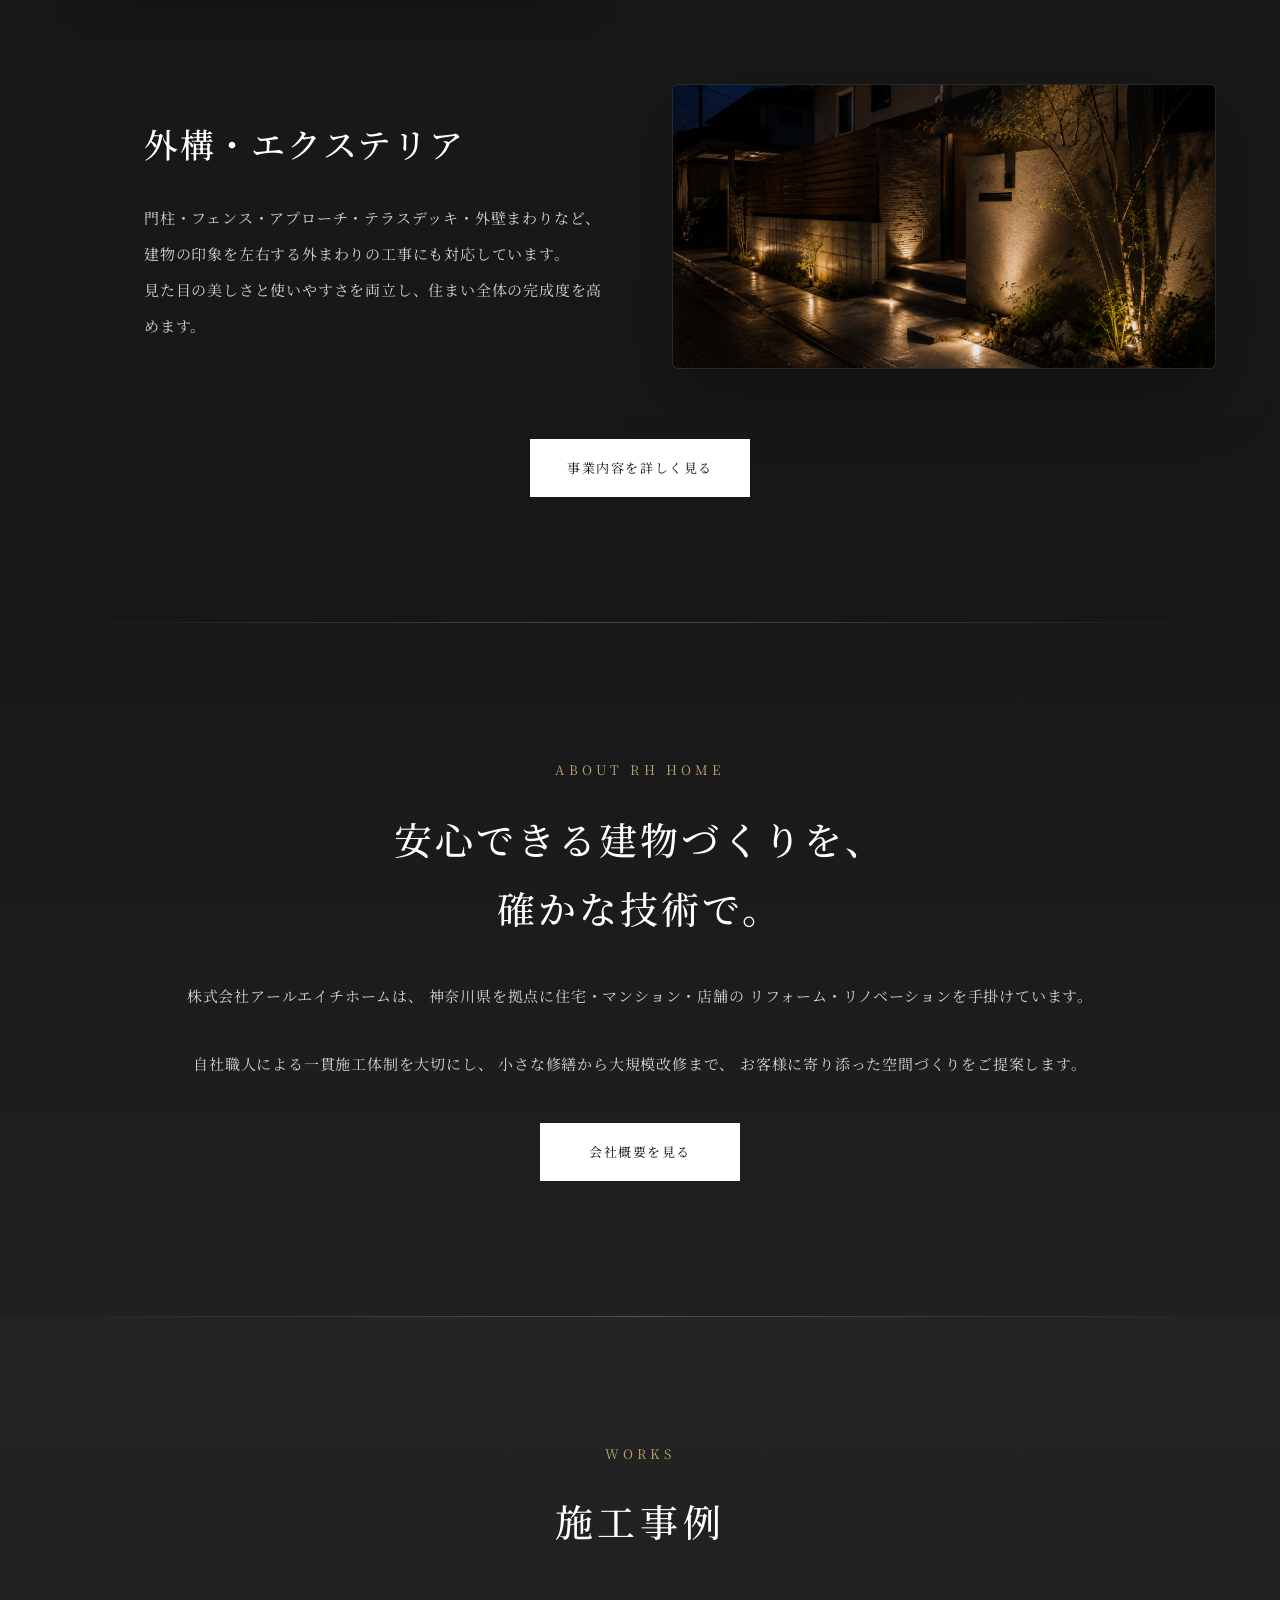
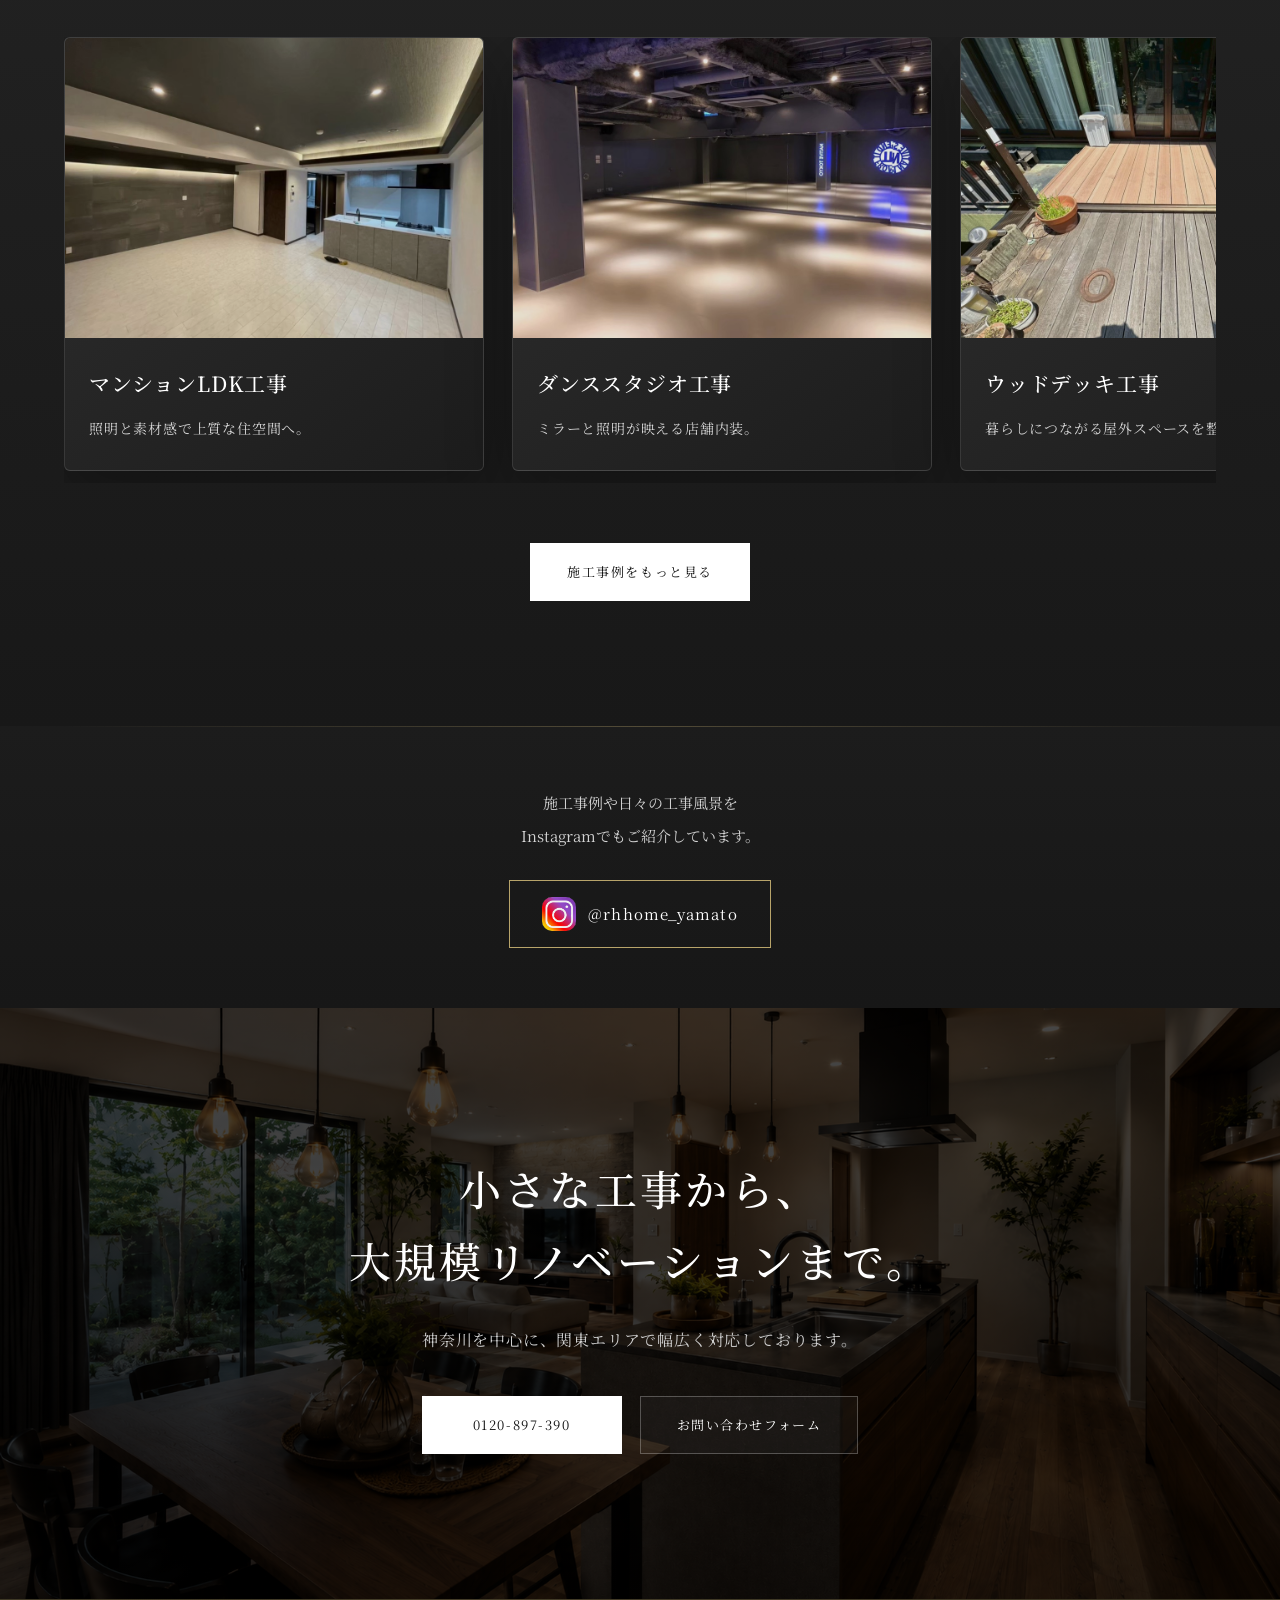
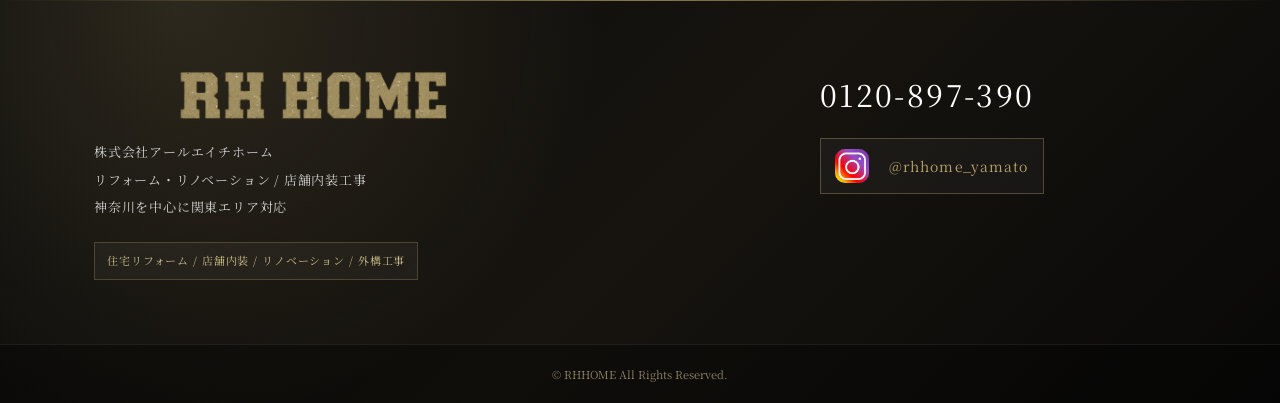
==== commit a0fcbb5d: "Load Instagram display override on top page" ====
--- a/index.html
+++ b/index.html
@@ -8,6 +8,7 @@
 
 <link href="https://fonts.googleapis.com/css2?family=Bebas+Neue&family=Noto+Serif+JP:wght@300;400;500;600;700&display=swap" rel="stylesheet">
 <link rel="stylesheet" href="style.css?v=site-fix-2">
+<link rel="stylesheet" href="instagram-fix.css?v=1">
 </head>
 
 <body>
--- a/style.css
+++ b/style.css
@@ -53,6 +53,23 @@
 
 .header.hide{
 transform:translateY(-120%);
+}
+
+@supports (animation-timeline: scroll()){
+.header{
+animation:headerAutoHide linear both;
+animation-timeline:scroll(root);
+animation-range:120px 240px;
+}
+
+@keyframes headerAutoHide{
+from{
+transform:translateY(0);
+}
+to{
+transform:translateY(-120%);
+}
+}
 }
 
 .logo{
@@ -390,6 +407,7 @@
 grid-template-columns:1fr 1fr;
 gap:64px;
 align-items:center;
+color:inherit;
 }
 
 .service-row.reverse .service-image{
@@ -1108,6 +1126,27 @@
 letter-spacing:.05em;
 }
 
+.instagram-text{
+font-size:0;
+}
+
+.instagram-text::before{
+content:"施工事例や日々の工事風景を";
+display:block;
+font-size:15px;
+line-height:2.2;
+}
+
+.instagram-text::after{
+content:"でもご紹介しています。";
+display:inline-block;
+min-height:26px;
+padding-left:38px;
+background:url("Instagramlogo.jpg") left center/34px 34px no-repeat;
+font-size:15px;
+line-height:2.2;
+}
+
 .instagram-button{
 display:inline-flex;
 align-items:center;
@@ -1121,6 +1160,45 @@
 transition:.3s;
 }
 
+.instagram-button > img{
+display:none;
+}
+
+.instagram-button::before{
+content:"";
+display:inline-block;
+width:28px;
+height:28px;
+border-radius:8px;
+background:url("Instagramlogo.jpg") center/134% 134% no-repeat;
+flex-shrink:0;
+overflow:hidden;
+}
+
+.instagram-logo{
+width:auto;
+height:24px;
+max-width:112px;
+object-fit:contain;
+display:inline-block;
+vertical-align:middle;
+}
+
+.instagram-wordmark{
+display:inline-flex;
+align-items:center;
+vertical-align:middle;
+margin:0 4px;
+}
+
+.instagram-wordmark img{
+width:auto;
+height:24px;
+max-width:116px;
+object-fit:contain;
+display:block;
+}
+
 .instagram-button:hover{
 background:#b8a46a;
 color:#111;
@@ -1167,19 +1245,34 @@
 ========================= */
 
 .footer{
-background:#0f0f0f;
-border-top:1px solid rgba(255,255,255,.08);
+position:relative;
+background:
+radial-gradient(circle at 14% 0%,rgba(184,164,106,.18),transparent 36%),
+linear-gradient(135deg,#0b0b0b 0%,#17140f 52%,#080808 100%);
+border-top:1px solid rgba(184,164,106,.28);
 color:#fff;
+overflow:hidden;
+}
+
+.footer::after{
+content:"";
+position:absolute;
+left:0;
+right:0;
+top:0;
+height:1px;
+background:linear-gradient(90deg,transparent,rgba(184,164,106,.7),transparent);
 }
 
 .footer-inner{
-max-width:1200px;
+position:relative;
+max-width:1220px;
 margin:0 auto;
-padding:55px 5%;
-display:flex;
-justify-content:space-between;
-align-items:center;
-gap:40px;
+padding:64px 5%;
+display:grid;
+grid-template-columns:minmax(0,1.3fr) minmax(240px,.7fr);
+align-items:start;
+gap:46px;
 }
 
 .footer-logo{
@@ -1195,21 +1288,89 @@
 overflow:hidden;
 }
 
-.footer-brand p{
+.footer-brand p,
+.footer-lead{
 font-size:13px;
 line-height:2.1;
-color:#9f9f9f;
+color:#d0d0d0;
+}
+
+.footer-brand::after{
+content:"住宅リフォーム / 店舗内装 / リノベーション / 外構工事";
+display:inline-flex;
+margin-top:22px;
+border:1px solid rgba(184,164,106,.28);
+background:rgba(255,255,255,.04);
+color:#cdbd88;
+font-size:11px;
+letter-spacing:.08em;
+line-height:1.8;
+padding:8px 12px;
+}
+
+.footer-tags{
+display:flex;
+flex-wrap:wrap;
+gap:8px;
+margin-top:22px;
+}
+
+.footer-tags span{
+border:1px solid rgba(184,164,106,.28);
+background:rgba(255,255,255,.04);
+color:#cdbd88;
+font-size:11px;
+letter-spacing:.08em;
+padding:7px 11px;
+}
+
+.footer-links h3,
+.footer-contact-label{
+display:block;
+margin-bottom:18px;
+font-family:"Bebas Neue",sans-serif;
+font-size:24px;
+font-weight:400;
+letter-spacing:.14em;
+color:#b8a46a;
+line-height:1;
+}
+
+.footer-nav{
+display:grid;
+gap:11px;
+}
+
+.footer-nav a{
+color:#d8d8d8;
+font-size:13px;
+letter-spacing:.06em;
+text-decoration:none;
+transition:.25s;
+}
+
+.footer-nav a:hover{
+color:#b8a46a;
+transform:translateX(3px);
 }
 
 .footer-contact{
 display:flex;
 flex-direction:column;
-align-items:flex-end;
-gap:16px;
+align-items:flex-start;
+gap:12px;
+}
+
+.footer-contact p{
+margin:0;
+font-size:12px;
+line-height:1.8;
+letter-spacing:.06em;
+color:#a5a5a5;
 }
 
 .footer-tel{
-font-size:28px;
+font-size:30px;
 letter-spacing:.08em;
 color:#fff;
 text-decoration:none;
@@ -1221,25 +1382,64 @@
 }
 
 .footer-instagram{
+display:inline-flex;
+align-items:center;
+gap:10px;
+margin-top:2px;
+padding:10px 14px;
+border:1px solid rgba(184,164,106,.36);
+background:rgba(255,255,255,.035);
 font-size:14px;
 letter-spacing:.08em;
 color:#b8a46a;
 text-decoration:none;
 transition:.3s;
+font-size:0;
+}
+
+.footer-instagram img,
+.footer-instagram span{
+display:none;
+}
+
+.footer-instagram::before{
+content:"";
+display:inline-block;
+width:28px;
+height:28px;
+border-radius:8px;
+background:url("Instagramlogo.jpg") center/134% 134% no-repeat;
+flex-shrink:0;
+overflow:hidden;
+}
+
+.footer-instagram::after{
+content:"@rhhome_yamato";
+font-size:14px;
+letter-spacing:.08em;
+color:#b8a46a;
 }
 
 .footer-instagram:hover{
-opacity:.7;
+background:rgba(184,164,106,.13);
+transform:translateY(-2px);
 }
 
 .footer-bottom{
-border-top:1px solid rgba(255,255,255,.06);
+position:relative;
+border-top:1px solid rgba(255,255,255,.07);
 padding:18px 5%;
 text-align:center;
 font-size:11px;
 letter-spacing:.12em;
-color:#777;
-background:#0f0f0f;
+color:#8f8466;
+background:rgba(0,0,0,.32);
+font-size:0;
+}
+
+.footer-bottom::after{
+content:"© RHHOME All Rights Reserved.";
+font-size:11px;
 }
 
 /* =========================
@@ -1441,14 +1641,19 @@
 }
 
 .footer-inner{
-flex-direction:column;
+grid-template-columns:1fr;
 align-items:flex-start;
-padding:45px 5%;
-gap:30px;
+padding:48px 5%;
+gap:34px;
 }
 
 .footer-contact{
 align-items:flex-start;
+}
+
+.footer-nav{
+grid-template-columns:repeat(2,minmax(0,1fr));
+column-gap:28px;
 }
 
 .footer-logo{
@@ -1458,8 +1663,18 @@
 height:46px;
 }
 
+.footer-lead br{
+display:none;
+}
+
 .footer-tel{
 font-size:24px;
+}
+
+.instagram-logo,
+.instagram-wordmark img{
+height:22px;
+max-width:104px;
 }
 
 .section-title h2{
--- a/instagram-fix.css
+++ b/instagram-fix.css
@@ -0,0 +1,17 @@
+.instagram-text::after{
+content:"Instagramでもご紹介しています。";
+display:inline-block;
+min-height:0;
+padding-left:0;
+background:none;
+font-size:15px;
+line-height:2.2;
+}
+
+.instagram-button::before,
+.footer-instagram::before{
+width:34px;
+height:34px;
+border-radius:10px;
+background:url("Instagramlogo.jpg") center/100% 100% no-repeat;
+}
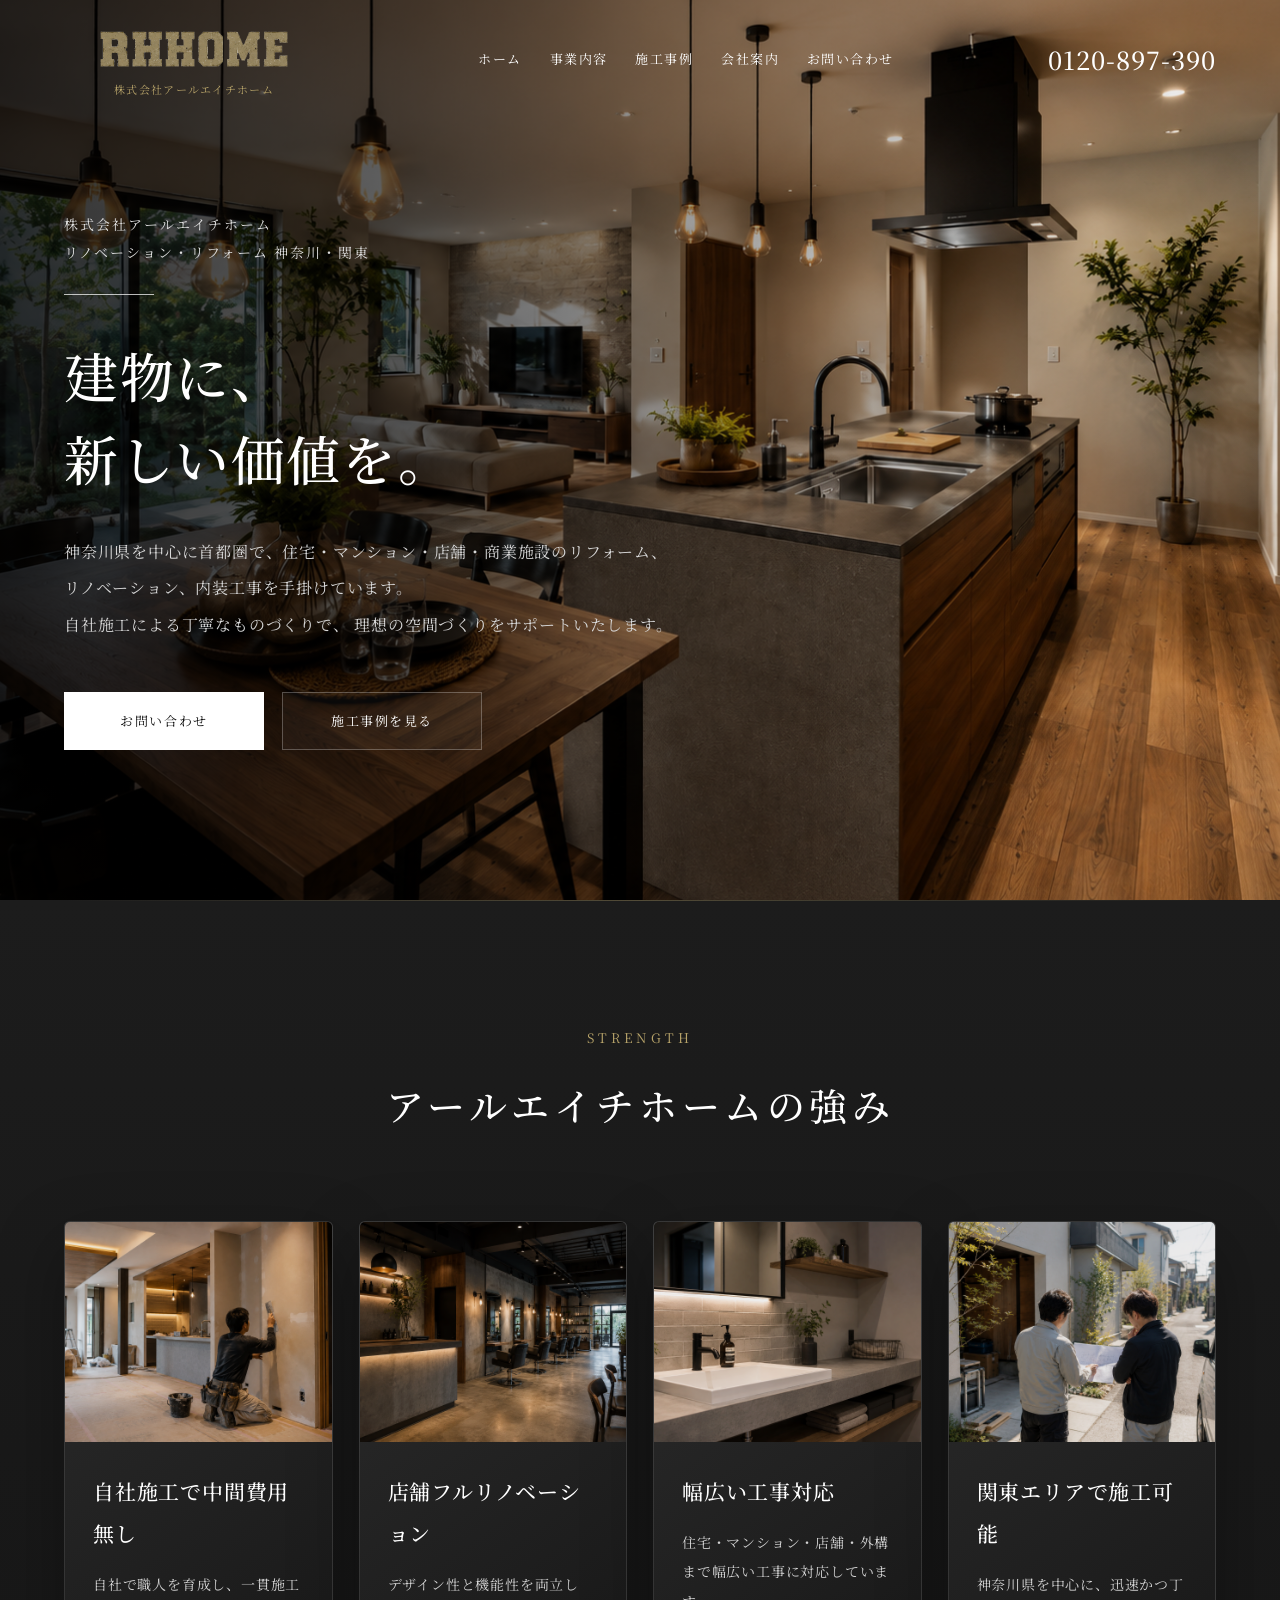
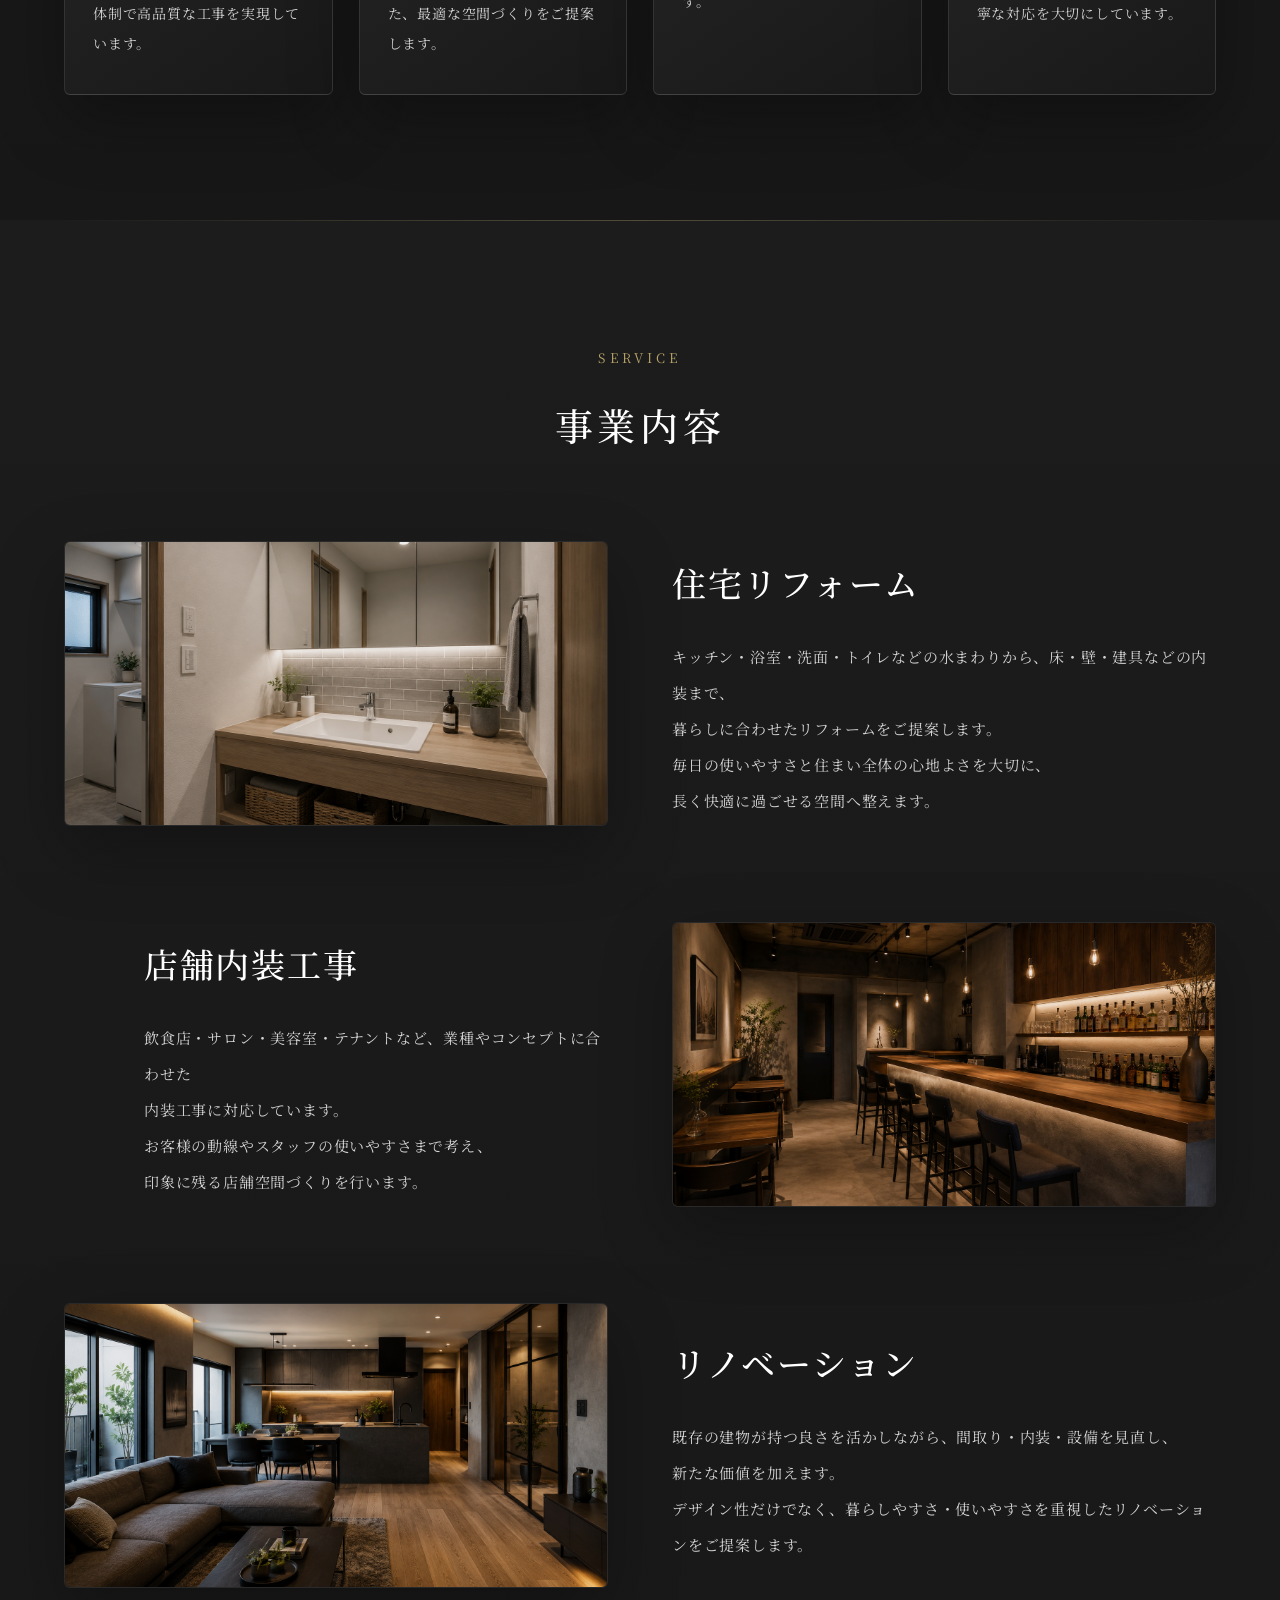
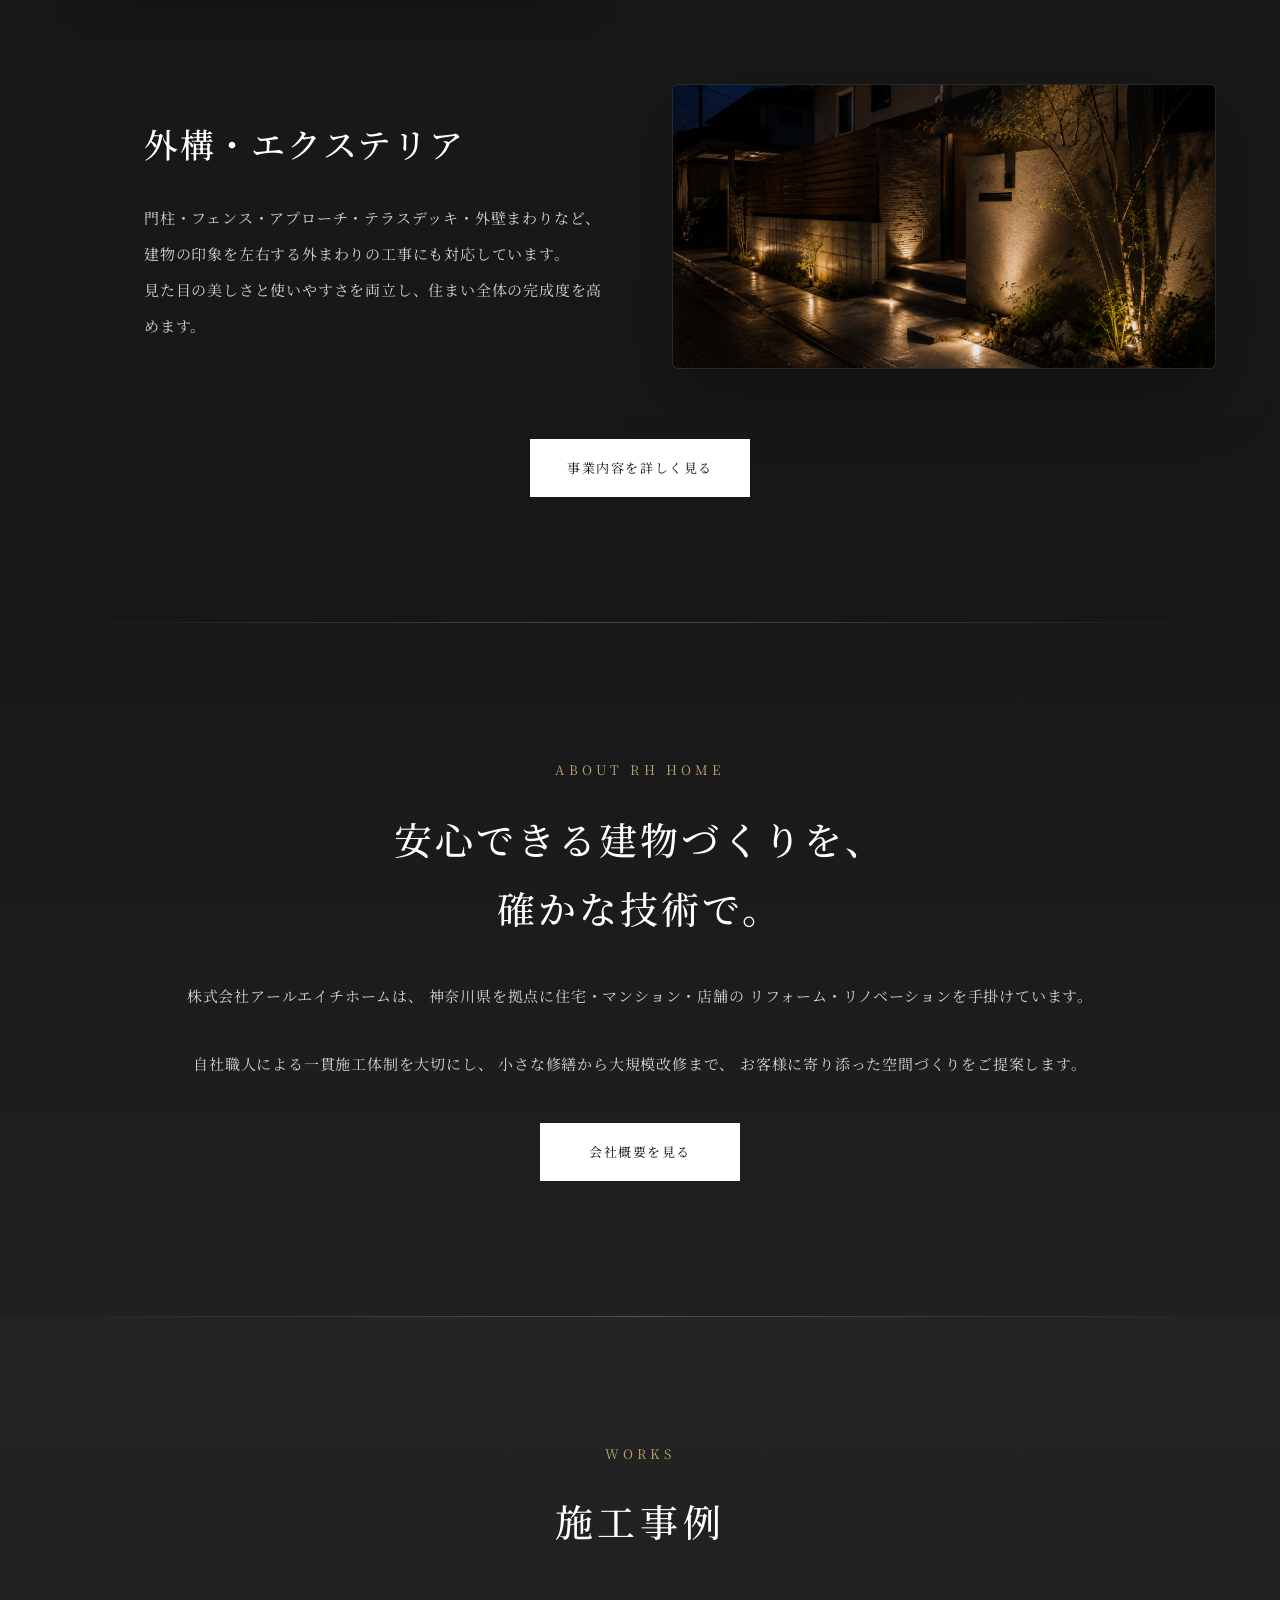
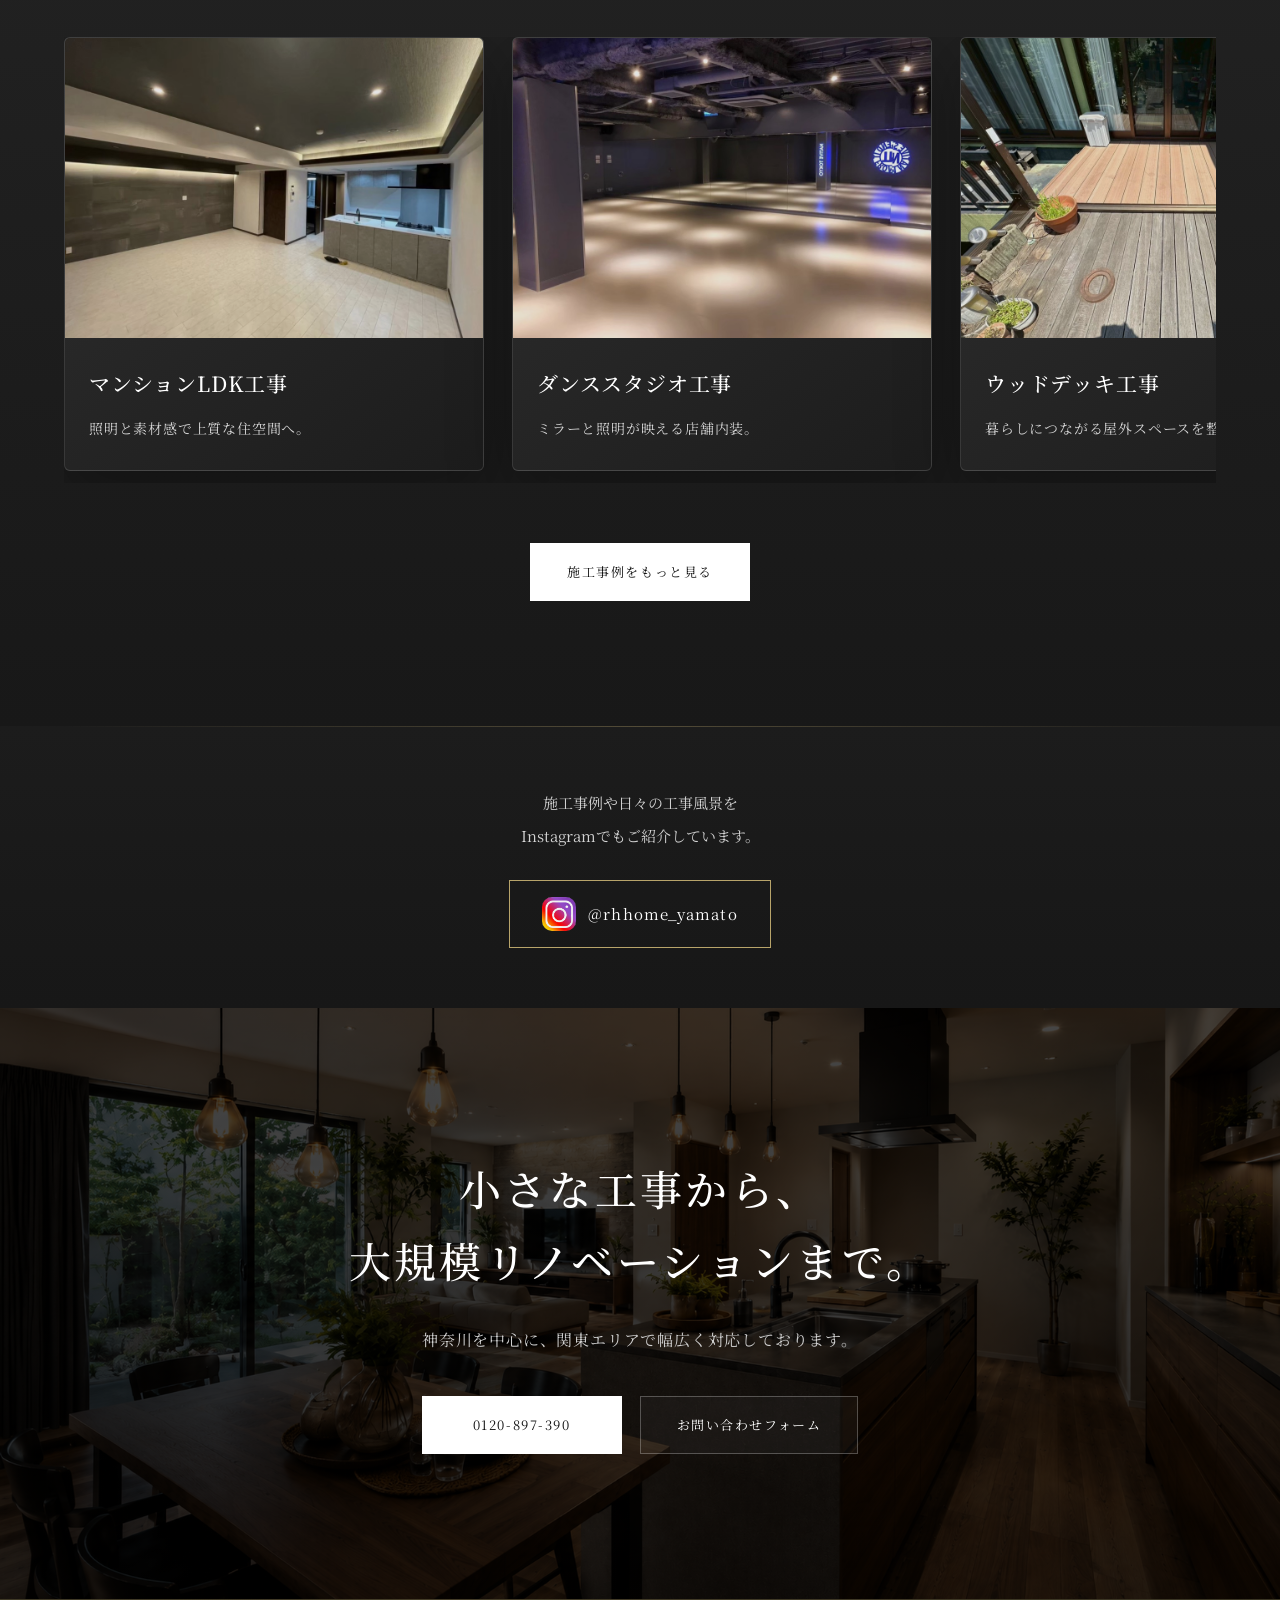
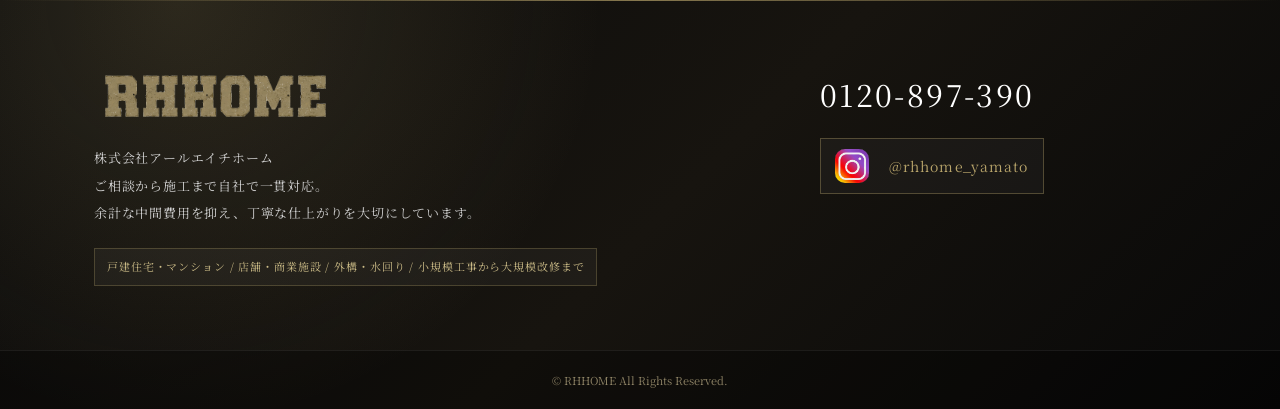
==== commit d4c008d2: "Add SEO meta tags to home page" ====
--- a/index.html
+++ b/index.html
@@ -4,18 +4,25 @@
 <meta charset="UTF-8">
 <meta name="viewport" content="width=device-width, initial-scale=1.0">
 
-<title>株式会社アールエイチホーム｜神奈川・関東のリフォーム・リノベーション</title>
+<title>RH HOME｜住宅リフォーム・店舗内装・リノベーション・外構工事</title>
+<meta name="description" content="RH HOMEは、住宅リフォーム・店舗内装工事・リノベーション・外構エクステリアまで幅広く対応する施工会社です。住まいと店舗の価値を高める空間づくりをサポートします。">
+<link rel="canonical" href="https://www.rhhome.jp/">
+<meta property="og:title" content="RH HOME｜住宅リフォーム・店舗内装・リノベーション・外構工事">
+<meta property="og:description" content="RH HOMEは、住宅リフォーム・店舗内装工事・リノベーション・外構エクステリアまで幅広く対応する施工会社です。住まいと店舗の価値を高める空間づくりをサポートします。">
+<meta property="og:url" content="https://www.rhhome.jp/">
+<meta property="og:type" content="website">
+<meta property="og:site_name" content="RH HOME">
 
 <link href="https://fonts.googleapis.com/css2?family=Bebas+Neue&family=Noto+Serif+JP:wght@300;400;500;600;700&display=swap" rel="stylesheet">
 <link rel="stylesheet" href="style.css?v=site-fix-2">
-<link rel="stylesheet" href="instagram-fix.css?v=1">
+<link rel="stylesheet" href="instagram-fix.css?v=2">
 </head>
 
 <body>
 
 <header class="header" id="siteHeader">
 <a href="index.html" class="logo">
-<span class="logo-image-crop"><img src="rh-logo.png" alt="RH HOME" class="logo-mark"></span>
+<span class="logo-image-crop"><img src="RH_HOME_uniform_spacing_less_distress_transparent.png" alt="RH HOME" class="logo-mark"></span>
 <span>株式会社アールエイチホーム</span>
 </a>
 
@@ -338,11 +345,11 @@
 <div class="footer-inner">
 
 <div class="footer-brand">
-<div class="footer-logo"><img src="rh-logo.png" alt="RH HOME" class="logo-mark"></div>
+<div class="footer-logo"><img src="RH_HOME_uniform_spacing_less_distress_transparent.png" alt="RH HOME" class="logo-mark"></div>
 <p>
 株式会社アールエイチホーム<br>
-リフォーム・リノベーション / 店舗内装工事<br>
-神奈川を中心に関東エリア対応
+ご相談から施工まで自社で一貫対応。<br>
+余計な中間費用を抑え、丁寧な仕上がりを大切にしています。
 </p>
 </div>
 
--- a/instagram-fix.css
+++ b/instagram-fix.css
@@ -1,3 +1,117 @@
+.logo-image-crop .logo-mark,
+.footer-logo .logo-mark{
+content:url("RH_HOME_uniform_spacing_less_distress_transparent.png");
+width:100%;
+height:100%;
+max-width:100%;
+object-fit:contain;
+position:absolute;
+top:50%;
+left:50%;
+transform:translate(-50%,-50%);
+}
+
+.logo-image-crop{
+height:54px;
+}
+
+.logo > span:not(.logo-image-crop){
+width:260px;
+max-width:100%;
+text-align:center;
+margin-top:8px;
+}
+
+.footer-logo{
+height:64px;
+}
+
+.footer-logo .logo-mark{
+left:0;
+transform:translateY(-50%);
+object-position:left center;
+}
+
+.footer-brand p{
+font-size:0;
+line-height:0;
+}
+
+.footer-brand p::before{
+content:"株式会社アールエイチホーム";
+display:block;
+font-size:13px;
+line-height:2.1;
+color:#d0d0d0;
+}
+
+.footer-brand p::after{
+content:"ご相談から施工まで自社で一貫対応。\A余計な中間費用を抑え、丁寧な仕上がりを大切にしています。";
+display:block;
+white-space:pre-line;
+font-size:13px;
+line-height:2.1;
+color:#d0d0d0;
+}
+
+.footer-brand::after{
+content:"戸建住宅・マンション / 店舗・商業施設 / 外構・水回り / 小規模工事から大規模改修まで";
+display:inline-block;
+max-width:100%;
+white-space:normal;
+}
+
+@media(max-width:1100px){
+.logo > span:not(.logo-image-crop){
+width:220px;
+}
+
+.nav{
+top:82px;
+left:5%;
+right:5%;
+padding:16px;
+gap:10px;
+background:linear-gradient(160deg,rgba(17,17,17,.96),rgba(30,27,20,.94));
+border:1px solid rgba(184,164,106,.34);
+box-shadow:0 24px 70px rgba(0,0,0,.56), inset 0 1px 0 rgba(255,255,255,.06);
+backdrop-filter:blur(16px);
+}
+
+.nav a{
+display:flex;
+align-items:center;
+justify-content:center;
+min-height:54px;
+padding:12px 18px;
+text-align:center;
+font-size:16px;
+letter-spacing:.16em;
+color:#f6f0df;
+background:rgba(255,255,255,.035);
+border:1px solid rgba(255,255,255,.1);
+}
+
+.nav a:hover,
+.nav a:focus{
+color:#fff;
+background:rgba(184,164,106,.16);
+border-color:rgba(184,164,106,.48);
+}
+
+.footer-brand p::before,
+.footer-brand p::after{
+font-size:13px;
+line-height:2.05;
+}
+
+.footer-brand::after{
+font-size:11px;
+line-height:1.9;
+padding:9px 12px;
+}
+}
+
 .instagram-text::after{
 content:"Instagramでもご紹介しています。";
 display:inline-block;
